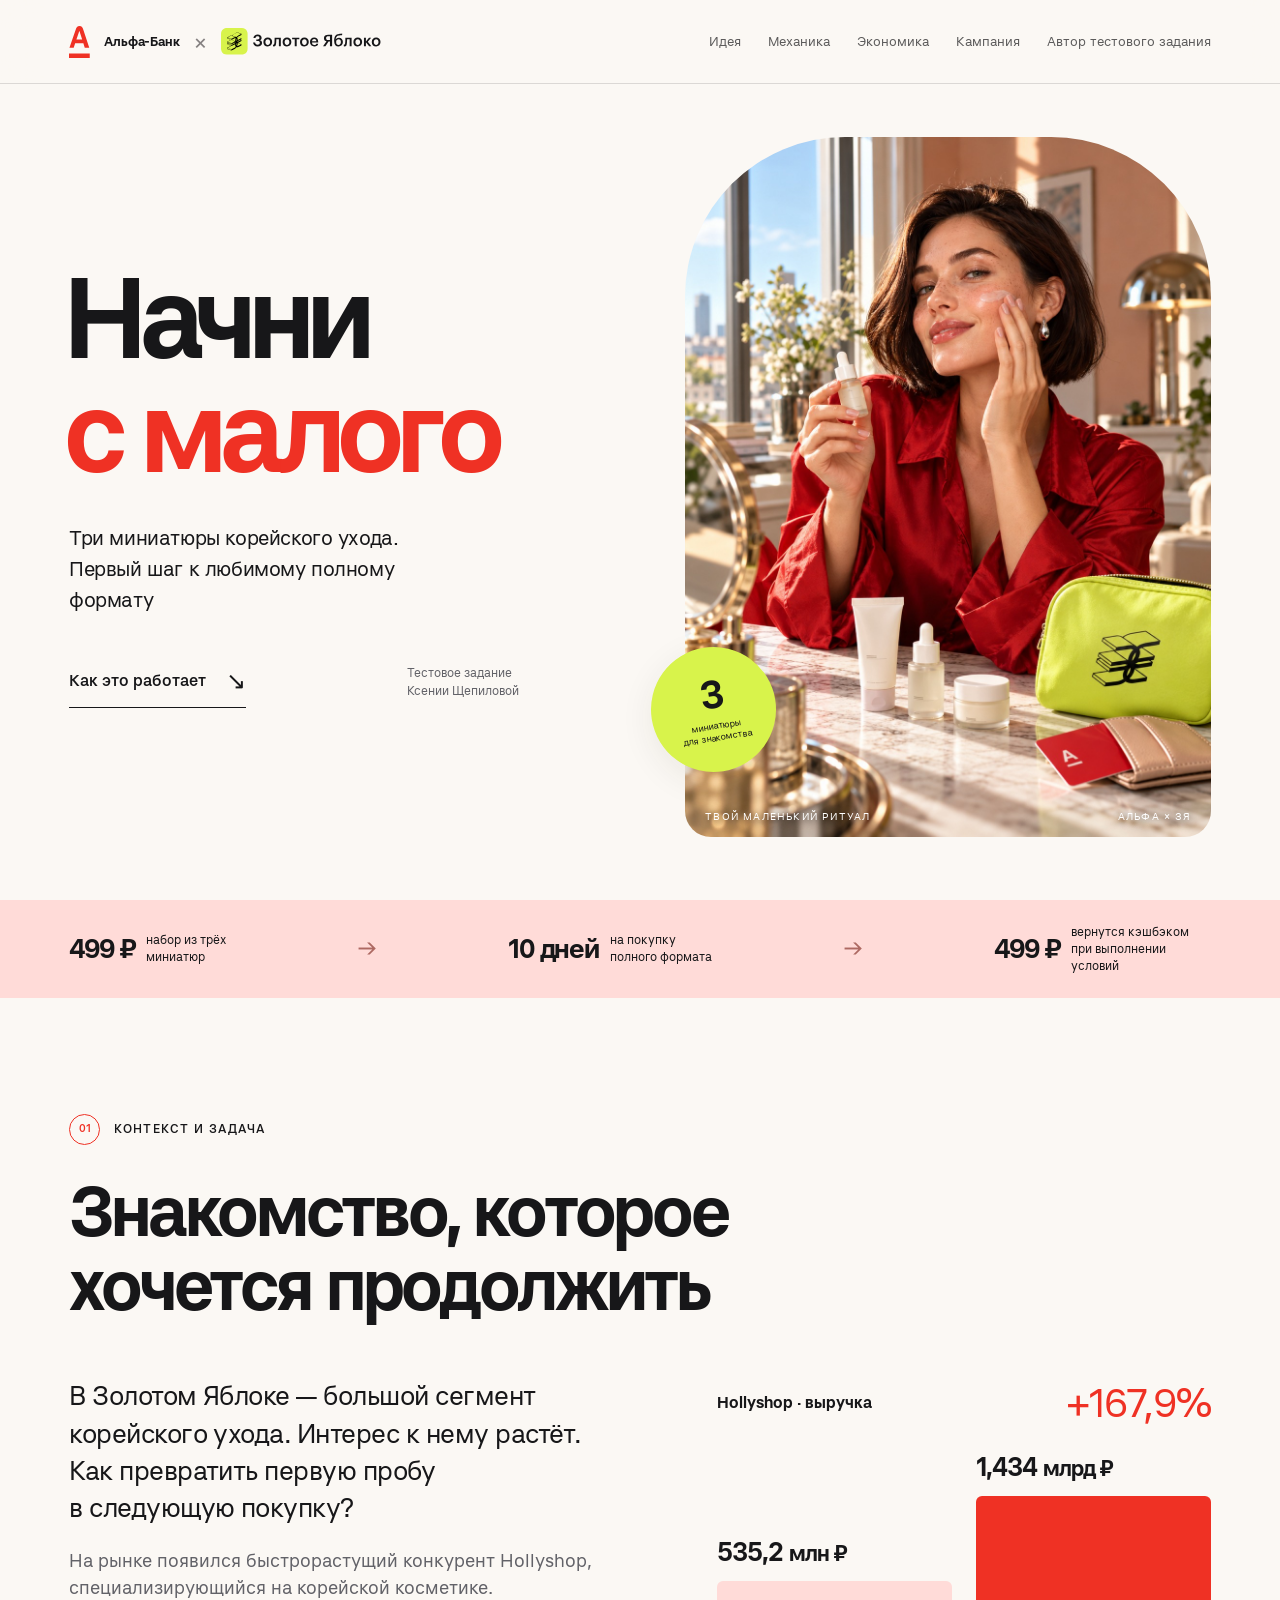
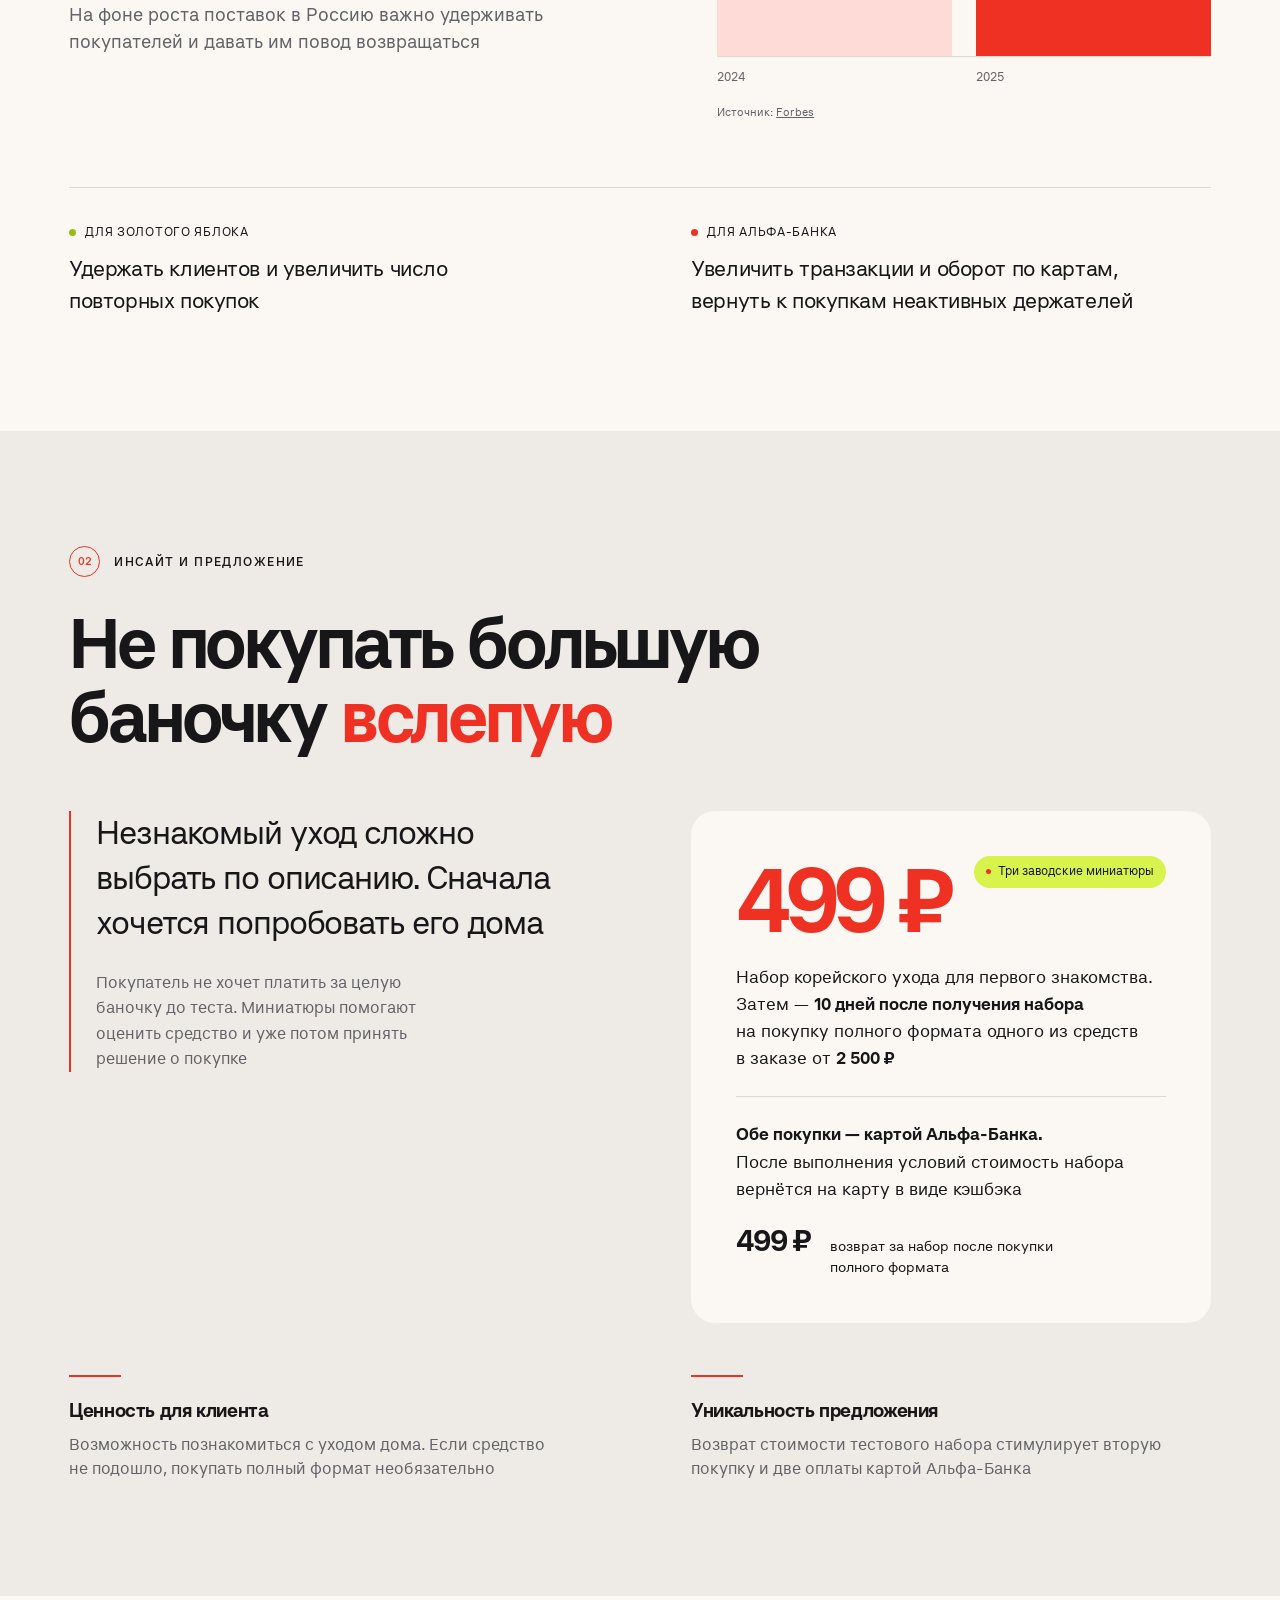
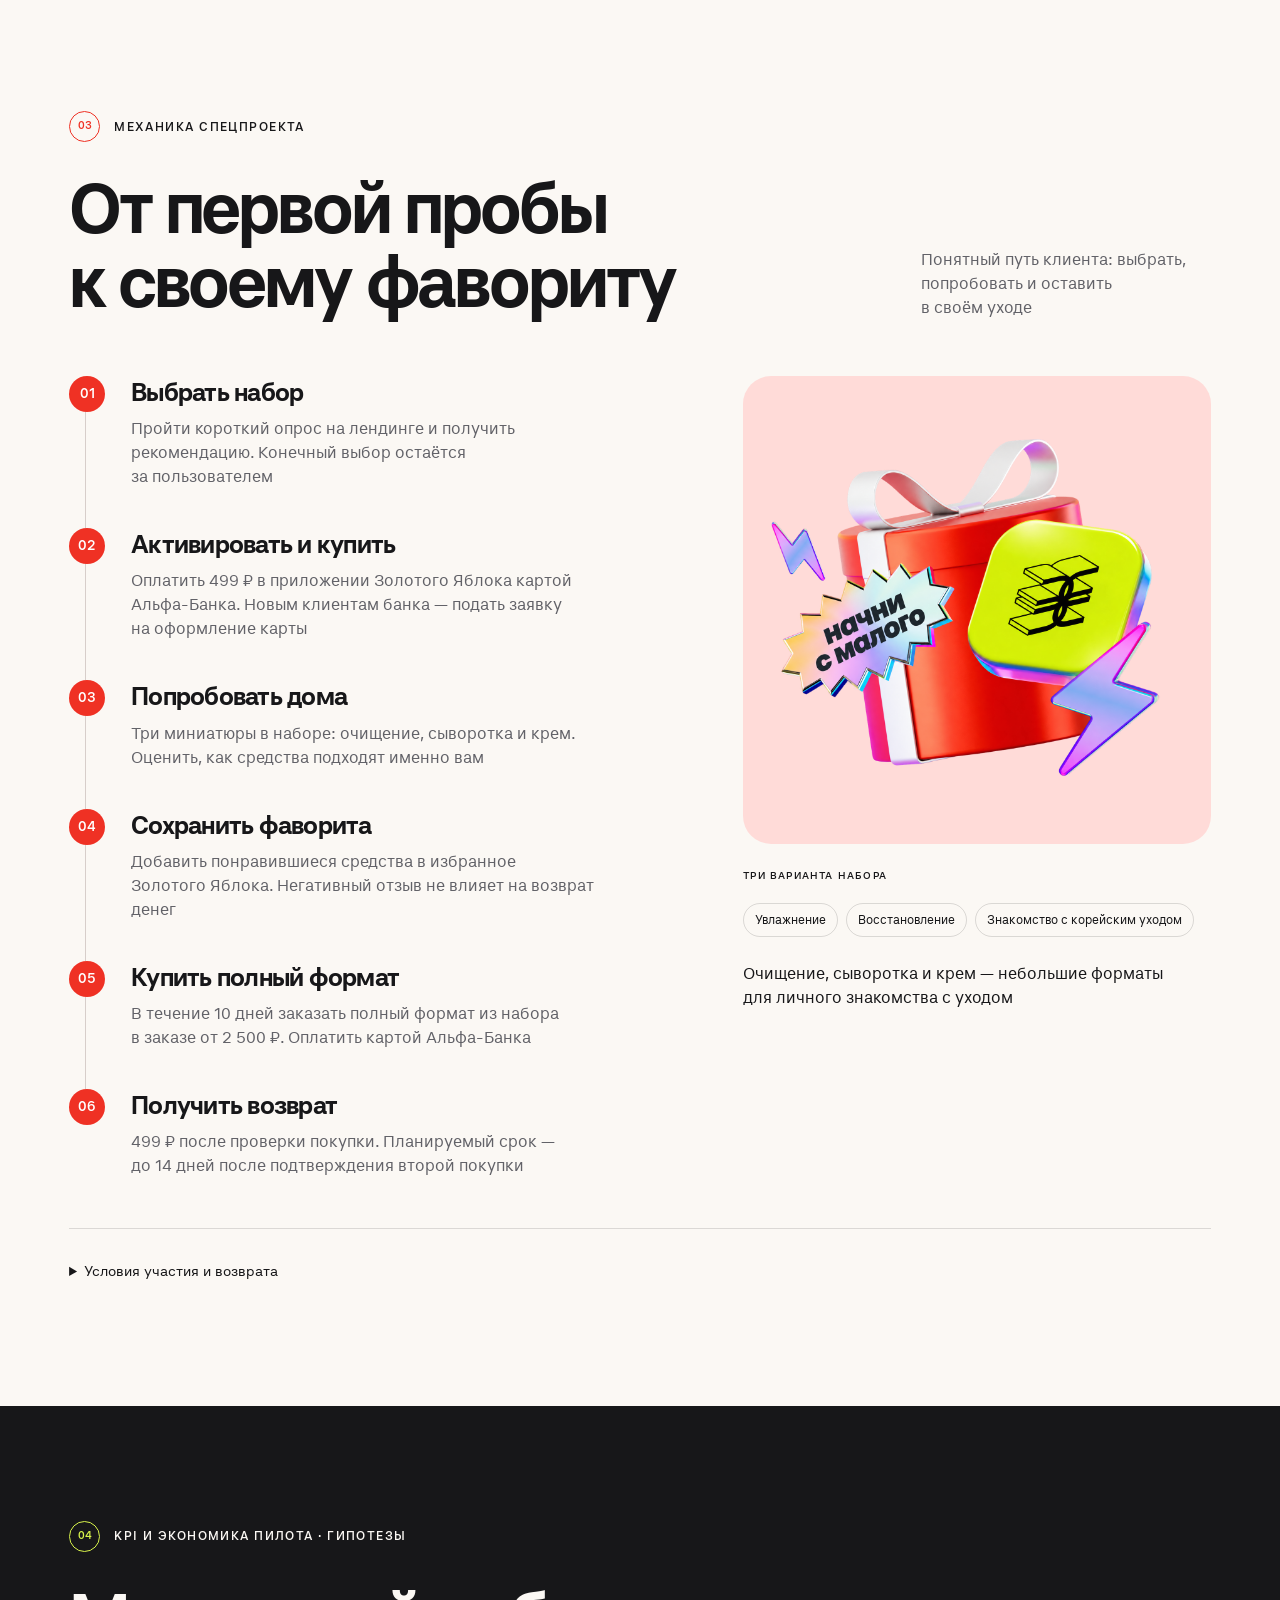
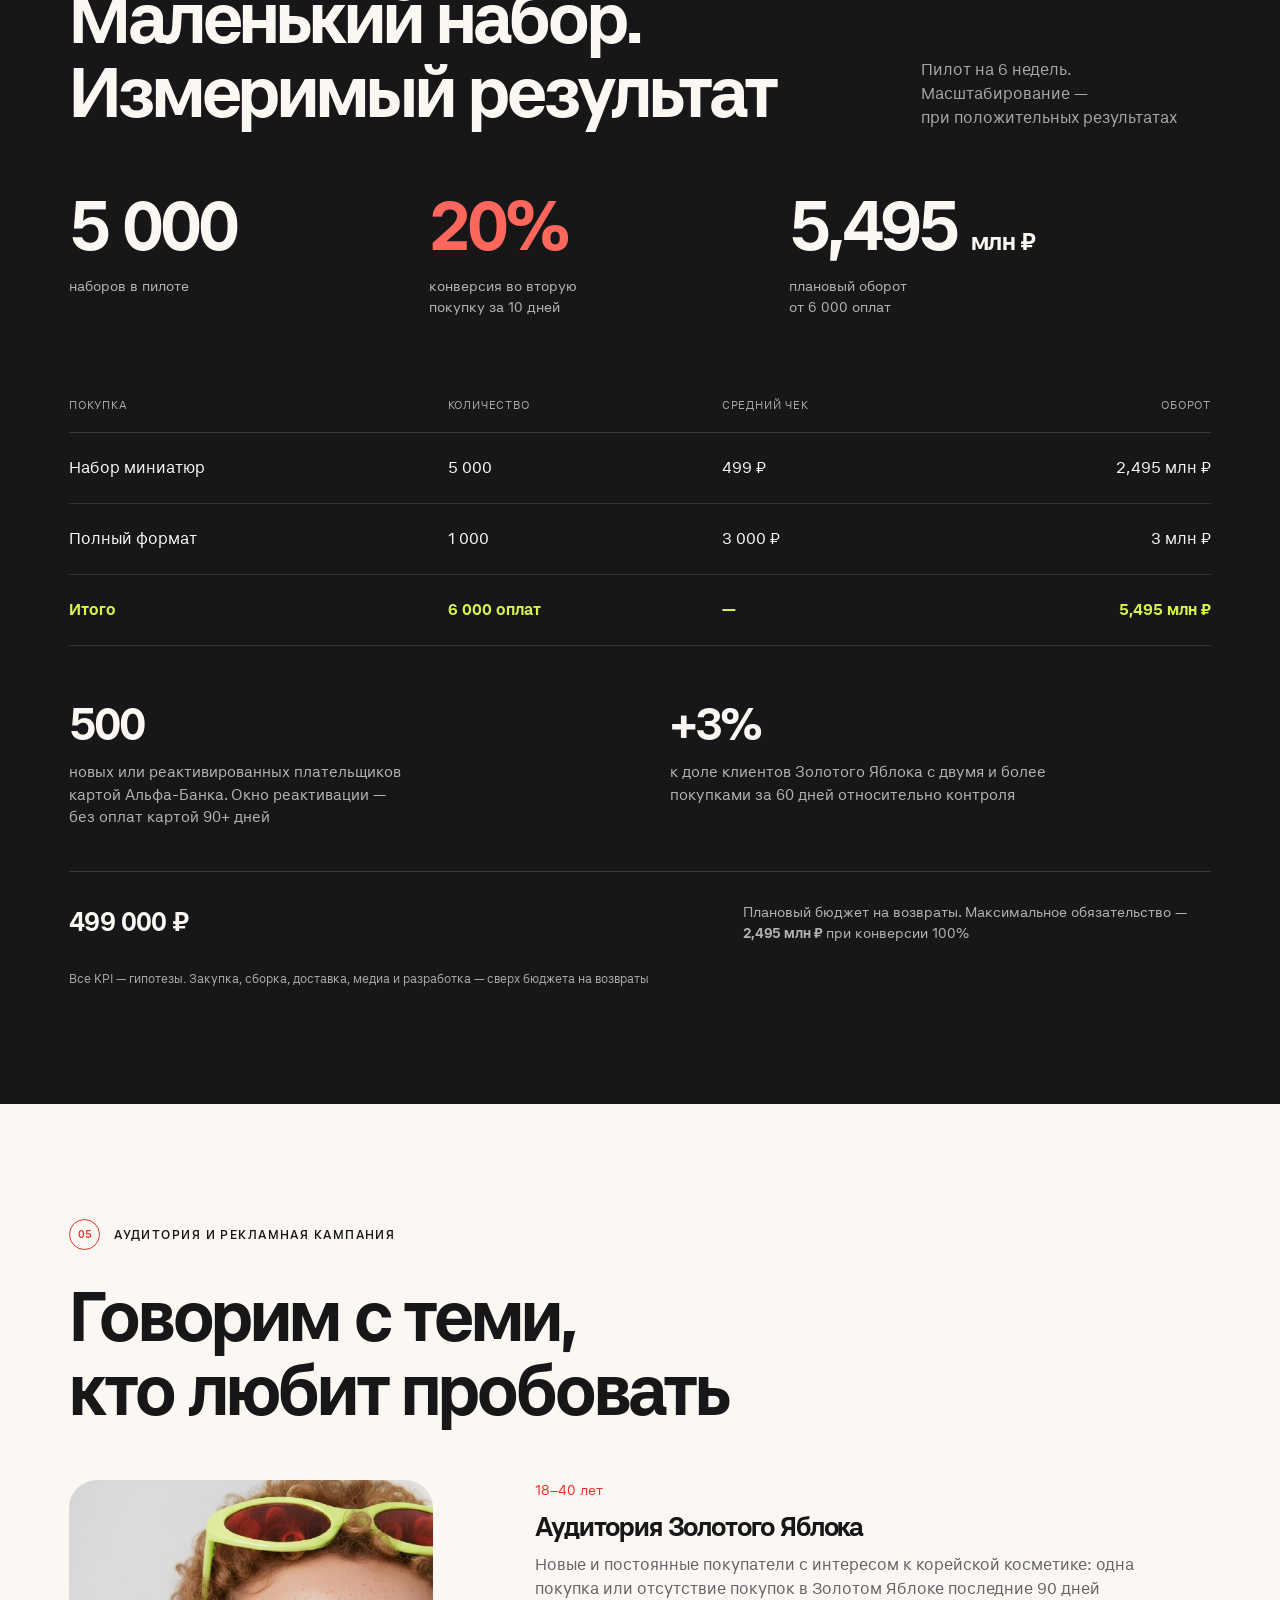
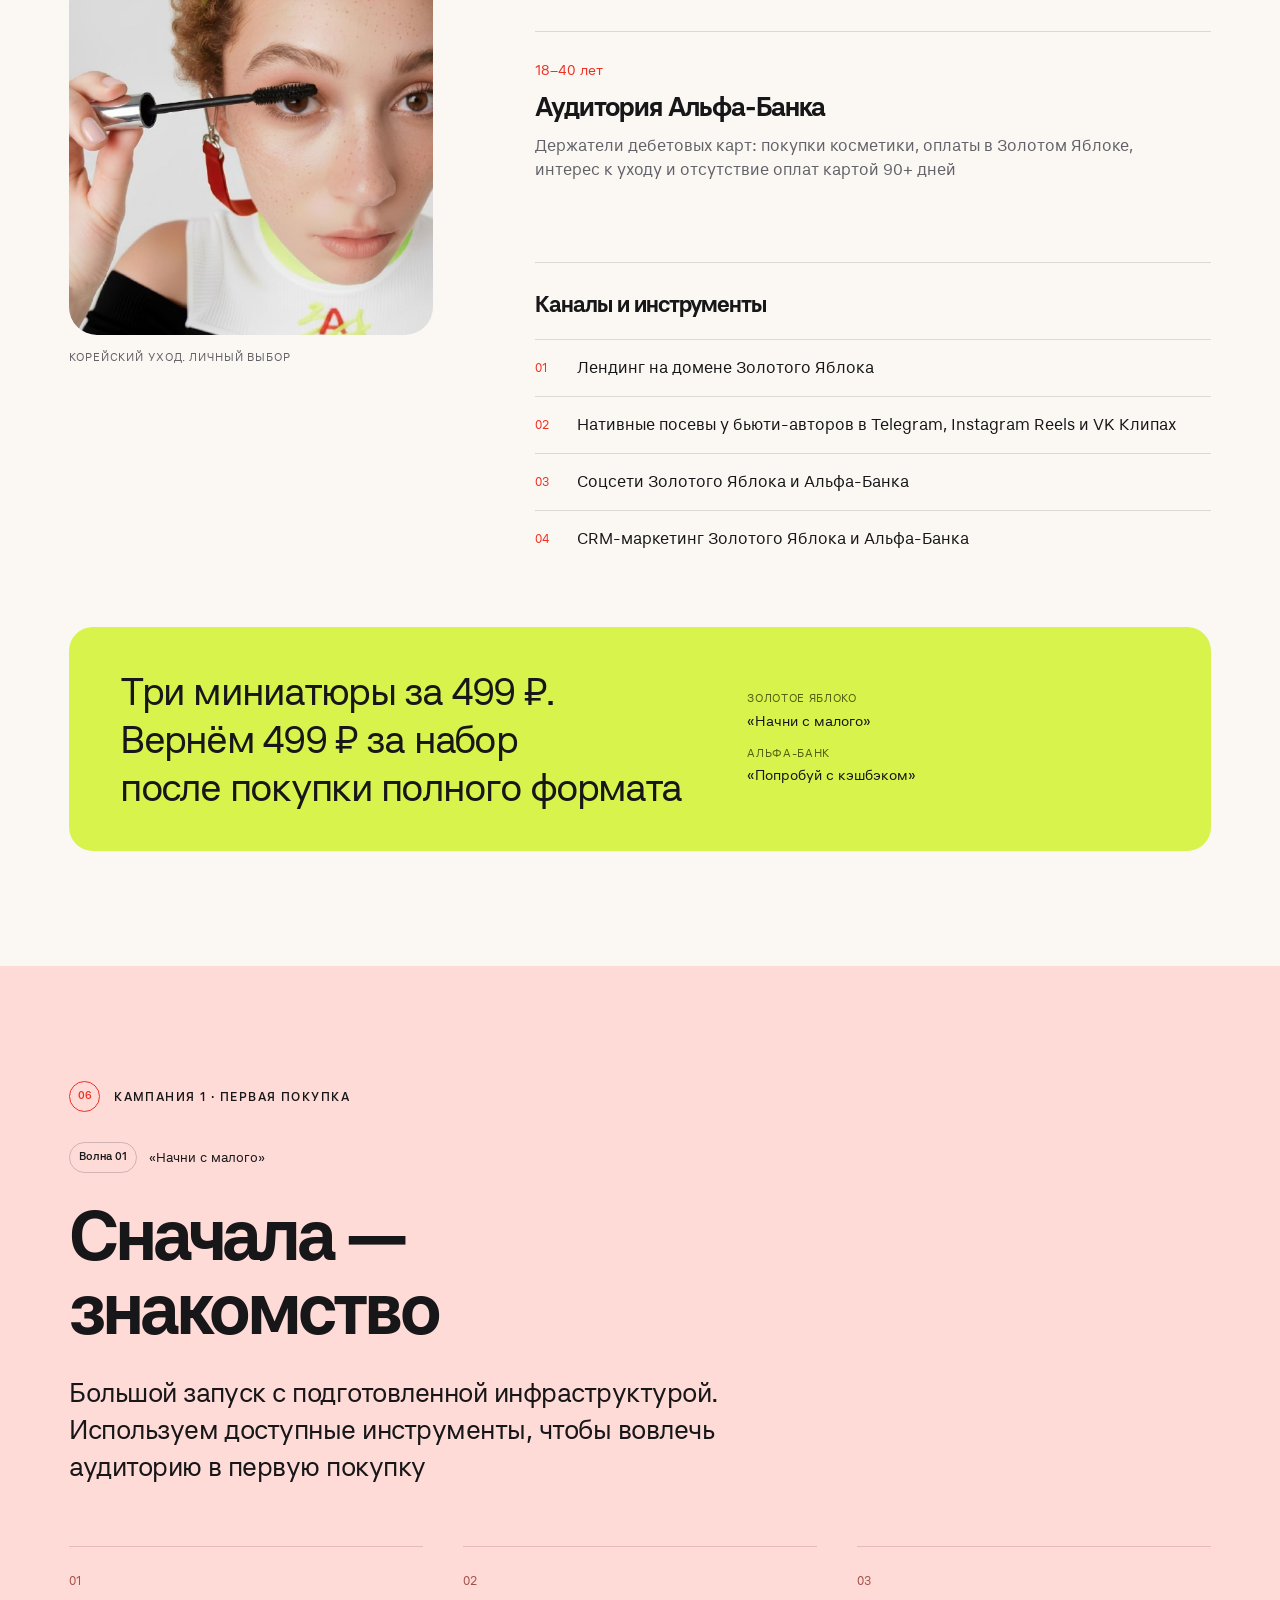
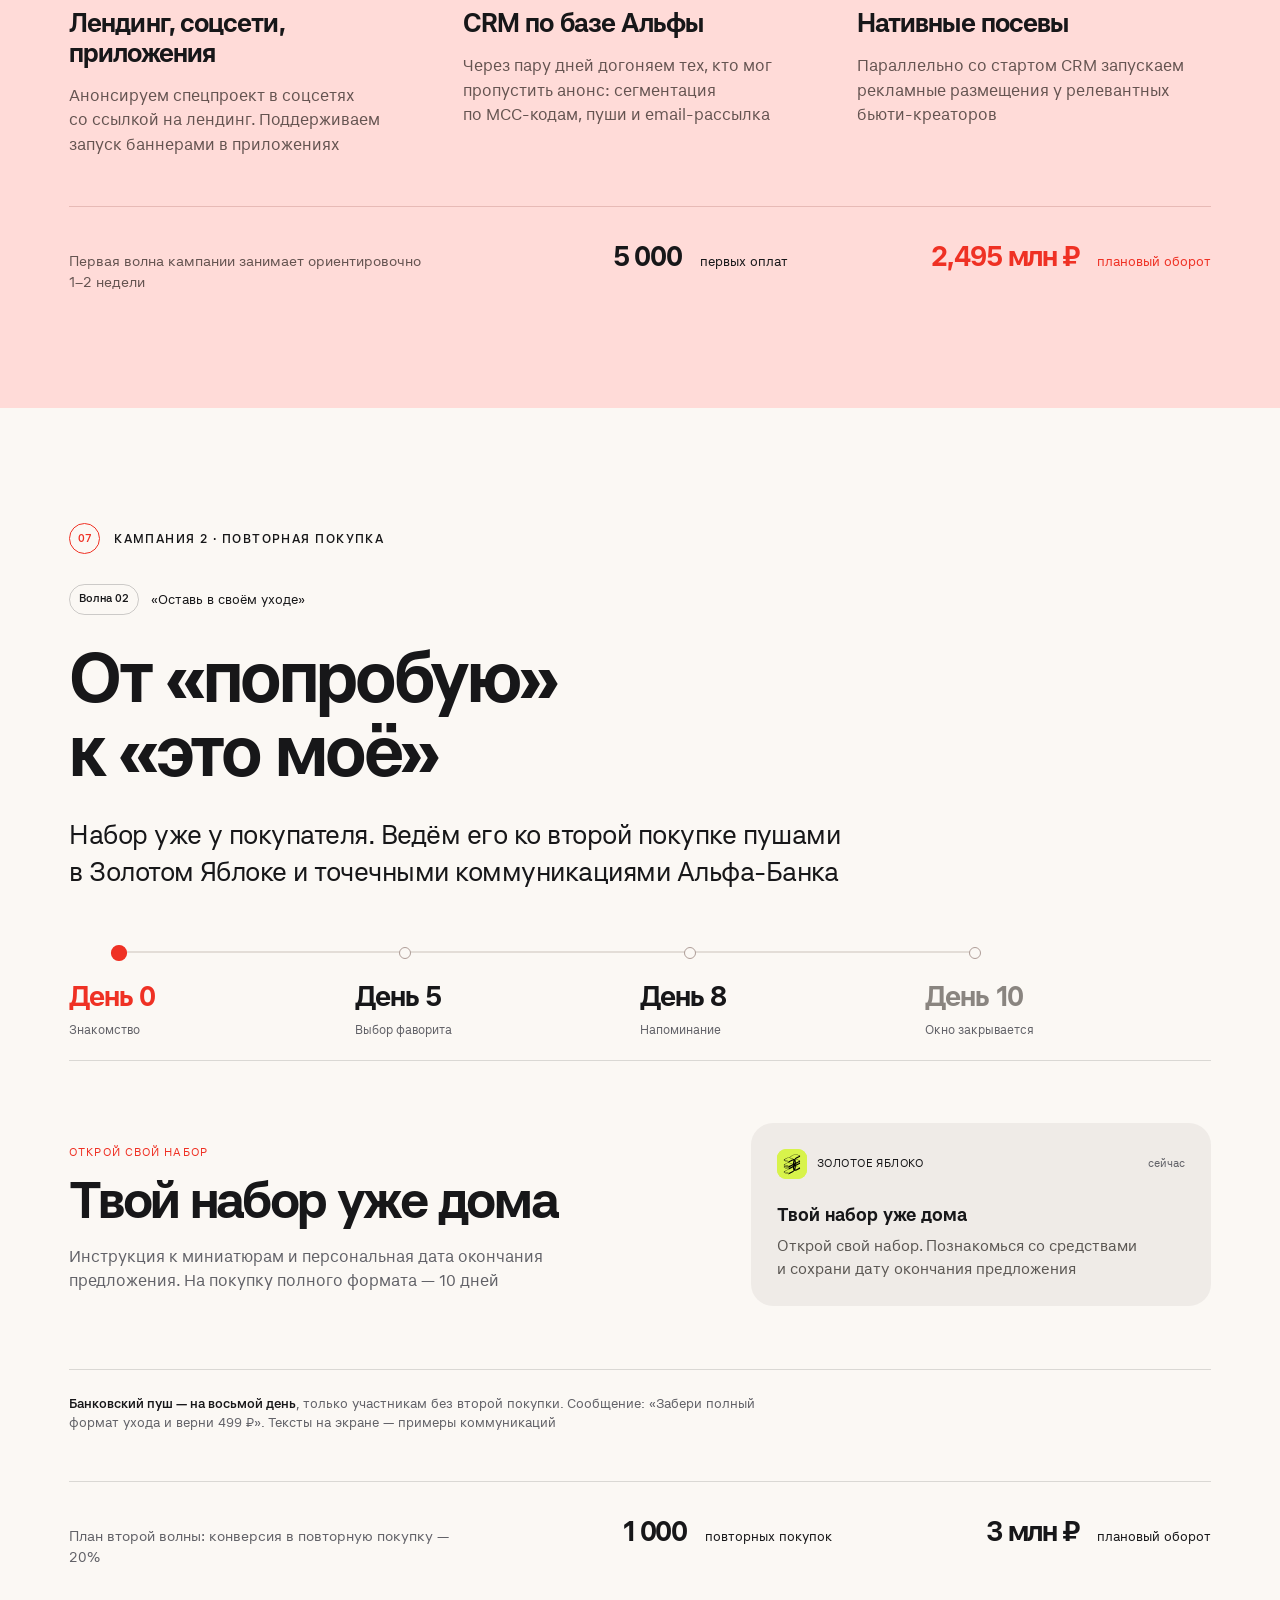
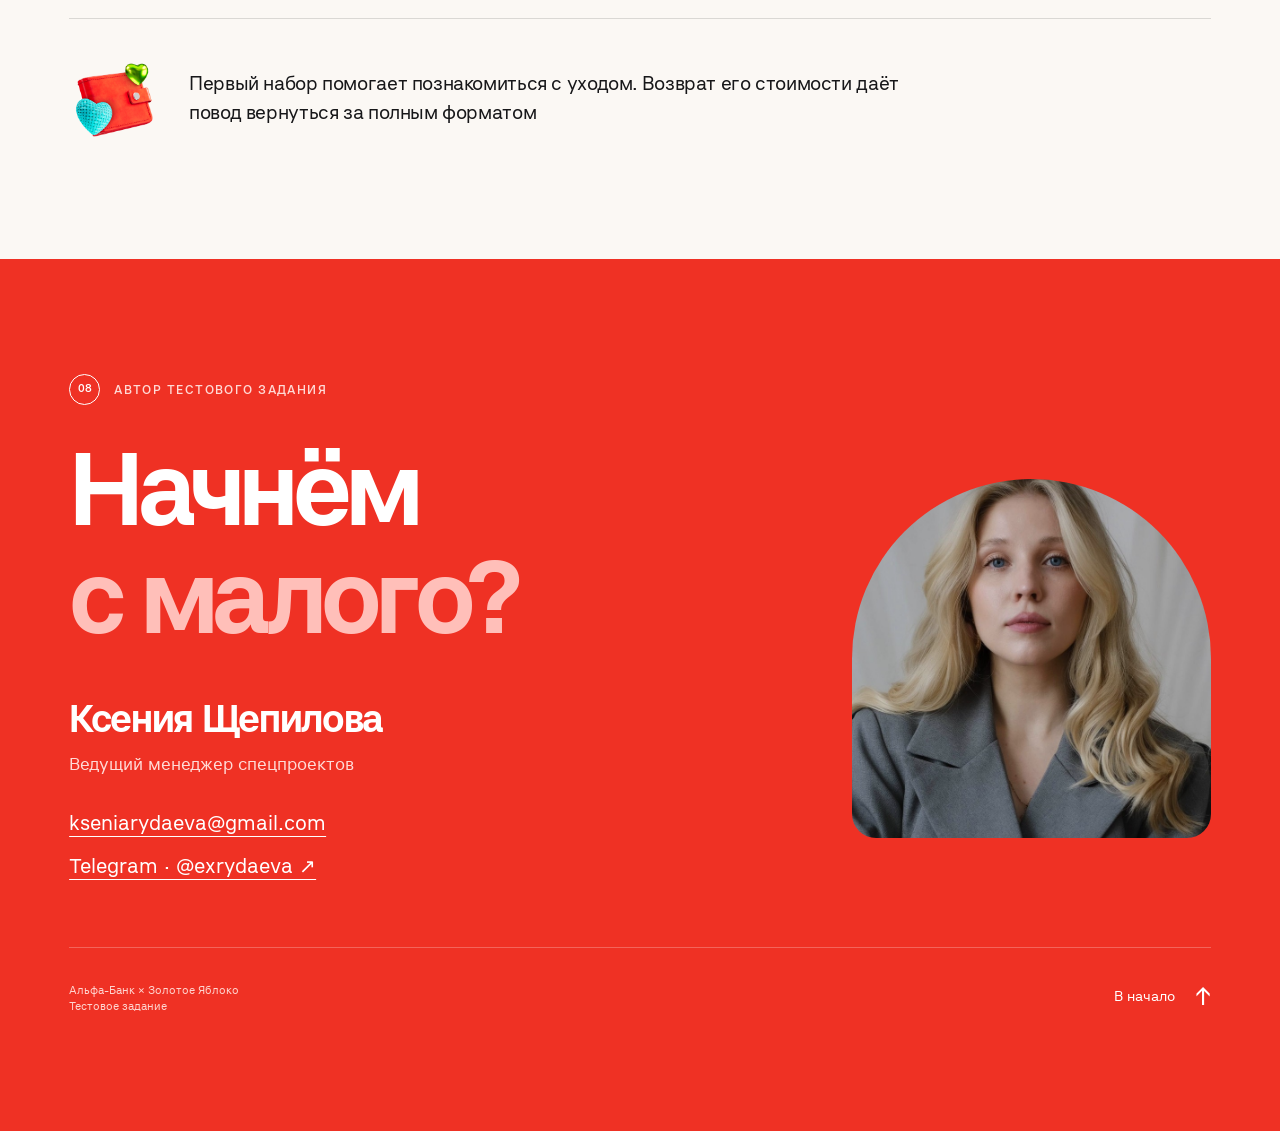
==== alfa-task/index.html @ a35fbba7 "Created alfa-task page" ====
<!doctype html>
<html lang="ru">
<head>
<meta charset="utf-8"><meta name="viewport" content="width=device-width,initial-scale=1"><meta name="theme-color" content="#fbf8f4">
<title>Тестовое Ксении Щепиловой</title>
<meta name="description" content="Спецпроект: Альфа‑Банк × Золотое Яблоко">
<meta name="author" content="Ксения Щепилова">
<link rel="canonical" href="https://schepi.love/alfa-task">
<meta property="og:type" content="website">
<meta property="og:title" content="Тестовое Ксении Щепиловой">
<meta property="og:description" content="Спецпроект: Альфа‑Банк × Золотое Яблоко">
<meta property="og:locale" content="ru_RU">
<meta property="og:url" content="https://schepi.love/alfa-task">
<meta property="og:image" content="https://schepi.love/alfa-task/og-image.png">
<meta property="og:image:secure_url" content="https://schepi.love/alfa-task/og-image.png">
<meta property="og:image:type" content="image/png">
<meta property="og:image:width" content="1730">
<meta property="og:image:height" content="909">
<meta property="og:image:alt" content="Тестовое задание: Альфа‑Банк и Золотого Яблока. Ксения Щепилова">
<meta name="twitter:card" content="summary_large_image">
<meta name="twitter:title" content="Тестовое Ксении Щепиловой">
<meta name="twitter:description" content="Спецпроект: Альфа‑Банк × Золотое Яблоко">
<meta name="twitter:image" content="https://schepi.love/alfa-task/og-image.png">
<meta name="twitter:image:alt" content="Тестовое задание: Альфа‑Банк и Золотого Яблока. Ксения Щепилова">
<style>
@font-face{font-family:Alfa;src:url('[data-uri]') format('woff2');font-weight:400;font-display:swap}@font-face{font-family:Alfa;src:url('[data-uri]') format('woff2');font-weight:500;font-display:swap}@font-face{font-family:Alfa;src:url('[data-uri]') format('woff2');font-weight:700;font-display:swap}
:root{--red:#ef3124;--ink:#171719;--muted:#626268;--paper:#fbf8f4;--pink:#ffdbd8;--green:#d8f34b;--line:rgba(23,23,25,.14);--gutter:clamp(22px,5.4vw,104px);--ease:cubic-bezier(.22,1,.36,1)}
*{box-sizing:border-box}html{scroll-behavior:smooth;scroll-padding-top:100px}body{margin:0;font-family:Alfa,Arial,sans-serif;background:var(--paper);color:var(--ink);-webkit-font-smoothing:antialiased;font-size:18px;line-height:1.5}button,a{-webkit-tap-highlight-color:transparent}a{color:inherit}button{font:inherit;color:inherit}button:focus-visible,a:focus-visible,summary:focus-visible{outline:3px solid var(--red);outline-offset:6px}::selection{background:var(--green);color:var(--ink)}img{max-width:100%;height:auto;display:block}button{cursor:pointer}h1,h2,h3,p,figure{margin:0}h1,h2,h3{font-weight:700;letter-spacing:-.045em;line-height:1.05}p{max-width:65ch}h2{font-size:clamp(38px,5.5vw,80px)}h3{font-size:clamp(25px,2.5vw,35px)}.wrap{width:min(100% - var(--gutter)*2,1360px);margin-inline:auto}.section{padding-block:clamp(72px,9vw,136px);position:relative}.eyebrow{font-size:12px;line-height:1.5;font-weight:500;letter-spacing:.12em;text-transform:uppercase;display:flex;align-items:center;gap:14px;margin-bottom:30px}.eyebrow:before{content:attr(data-n);font-size:11px;letter-spacing:0;color:var(--red);border:1px solid currentColor;border-radius:50%;width:29px;height:29px;display:grid;place-items:center;flex:none}.lead{font-size:clamp(20px,2vw,27px);line-height:1.45;letter-spacing:-.02em}.muted{color:var(--muted)}.note{font-size:13px;line-height:1.6;color:var(--muted);max-width:100ch}.rule{height:1px;background:var(--line);margin-block:40px}.accent{color:var(--red)}.link{display:inline-flex;align-items:center;gap:20px;text-decoration:none;border-bottom:1px solid currentColor;padding-block:8px;font-size:16px;font-weight:500}.link span{font-size:24px;transition:transform .3s var(--ease)}.link:hover span{transform:translate(5px,0)}.pill{font-size:12px;line-height:1.3;padding:8px 12px;display:inline-flex;align-items:center;gap:7px;border:1px solid var(--line);border-radius:99px}.pill:before{content:"";width:5px;height:5px;border-radius:50%;background:var(--red)}.section-head{display:flex;justify-content:space-between;gap:50px;align-items:end;margin-bottom:56px}.section-head h2{max-width:820px}.section-head p{max-width:290px;font-size:16px;color:var(--muted)}.split{display:grid;grid-template-columns:1fr 1fr;gap:clamp(32px,7vw,108px)}.red-line{height:2px;width:52px;background:var(--red);margin-bottom:24px}.sr-only{position:absolute;width:1px;height:1px;padding:0;margin:-1px;overflow:hidden;clip:rect(0,0,0,0);white-space:nowrap;border:0}
.skip-nav:focus{position:fixed;top:12px;left:12px;width:auto;height:auto;padding:12px 20px;margin:0;clip:auto;overflow:visible;background:var(--paper);z-index:1200;white-space:normal}
/* The page is readable immediately when JavaScript is disabled. */
.loader{position:fixed;inset:0;background:var(--paper);z-index:1000;display:none;place-items:center;transition:opacity .65s ease,visibility .65s ease}.js .loader{display:grid}.loader.out{opacity:0;visibility:hidden;pointer-events:none}.loader-inner{text-align:center;width:min(460px,78vw)}.loader-mark{font-size:clamp(46px,8vw,80px);font-weight:700;line-height:.96;letter-spacing:-.06em}.loader-mark em{font-style:normal;color:var(--red)}.loader-points{display:flex;justify-content:center;gap:9px;margin:32px 0}.loader-points i{width:9px;height:9px;border-radius:50%;background:var(--red);animation:load-dot 1s ease-in-out infinite}.loader-points i:nth-child(2){animation-delay:.13s;background:#ef9490}.loader-points i:nth-child(3){animation-delay:.26s;background:#b8d32a}.loader-track{height:2px;background:#e6e1dd}.loader-track i{display:block;height:100%;background:var(--red);width:0;transition:width .35s var(--ease)}.loader-label{display:flex;justify-content:space-between;font-size:11px;margin-top:12px;color:var(--muted);text-transform:uppercase;letter-spacing:.09em}.skip-loader{border:0;background:none;font-size:12px;text-decoration:underline;margin-top:28px;padding:8px;color:var(--muted)}@keyframes load-dot{0%,100%{transform:translateY(0);opacity:.5}50%{transform:translateY(-9px);opacity:1}}
.progress{position:fixed;inset:0 auto auto 0;width:0;height:3px;background:var(--red);z-index:200;pointer-events:none}.site-header{position:sticky;top:0;z-index:100;background:rgba(251,248,244,.92);backdrop-filter:blur(18px);border-bottom:1px solid var(--line)}.header-inner{height:83px;display:flex;align-items:center;justify-content:space-between;gap:24px}.brand{display:flex;align-items:center;gap:14px;text-decoration:none;font-size:13px;line-height:1.2;font-weight:700;letter-spacing:-.01em;flex:none}.brand .alfa{width:21px;height:32px;fill:var(--red)}.brand .times{font-size:21px;font-weight:400;color:#858181}.brand .gold{max-width:85px}.nav{display:flex;gap:clamp(18px,2.1vw,32px);align-items:center}.nav a{font-size:13px;color:#5c5b5b;text-decoration:none;position:relative;padding:10px 0}.nav a:after{content:"";height:1px;background:var(--red);position:absolute;bottom:4px;left:0;right:0;transform:scaleX(0);transform-origin:left;transition:transform .35s var(--ease)}.nav a:hover,.nav a[aria-current]{color:var(--ink)}.nav a[aria-current]:after{transform:scaleX(1)}.menu-toggle{display:none;border:1px solid var(--line);border-radius:30px;background:transparent;padding:9px 14px;font-size:12px;align-items:center;gap:8px}.menu-toggle i{display:block;width:13px;height:8px;border-block:1px solid currentColor;transition:transform .3s}.menu-toggle[aria-expanded=true] i{transform:rotate(90deg)}
.hero{overflow:hidden}.hero-grid{display:grid;grid-template-columns:1.05fr 1fr;min-height:min(820px,calc(100svh - 84px));align-items:center;gap:clamp(30px,5vw,80px);padding-block:48px 58px}.hero-kicker{display:flex;gap:14px;align-items:center;flex-wrap:wrap;font-size:12px;color:var(--muted);margin-bottom:32px}.hero h1{font-size:clamp(72px,8.8vw,134px);letter-spacing:-.065em;line-height:.94;margin-left:-.045em}.hero h1 .word{display:block;overflow:hidden;padding-bottom:.08em}.hero h1 .word>span{display:block}.hero h1 .word:last-child{color:var(--red)}.hero-sub{margin:28px 0 30px;max-width:390px;font-size:clamp(18px,1.6vw,23px);line-height:1.5;letter-spacing:-.02em}.hero-footer{display:flex;align-items:center;justify-content:space-between;gap:24px;max-width:450px;margin-top:40px}.hero-author{font-size:12px;color:var(--muted);line-height:1.5}.hero-visual{position:relative;align-self:stretch;display:flex;align-items:center}.hero-photo{width:100%;aspect-ratio:3/4;object-fit:cover;border-radius:160px 160px 26px 26px;max-height:710px;min-height:0}.photo-caption{position:absolute;bottom:18px;left:20px;right:20px;display:flex;justify-content:space-between;color:white;font-size:10px;letter-spacing:.12em;text-transform:uppercase;text-shadow:0 1px 8px #000}.hero-seal{position:absolute;left:-34px;bottom:70px;background:var(--green);color:var(--ink);width:125px;height:125px;border-radius:50%;display:flex;flex-direction:column;justify-content:center;align-items:center;transform:rotate(-9deg);box-shadow:0 9px 35px #34321515}.hero-seal strong{font-size:39px;line-height:1;letter-spacing:-.05em}.hero-seal span{font-size:11px;text-align:center;line-height:1.25;margin-top:6px}.intro-strip{background:var(--pink);padding:24px 0}.strip-inner{display:flex;justify-content:space-between;gap:24px;align-items:center;font-size:14px}.strip-item{display:flex;align-items:center;gap:11px}.strip-item strong{font-size:27px;letter-spacing:-.04em;white-space:nowrap}.strip-item small{font-size:12px;line-height:1.4;max-width:140px}.strip-arrow{font-size:23px;color:#ad6962}
.context .section-head{max-width:1080px}.context-grid{display:grid;grid-template-columns:1.05fr .95fr;gap:8vw}.context-copy .lead{max-width:520px}.context-copy p+p{margin-top:20px}.market{padding-top:5px}.market-head{display:flex;justify-content:space-between;gap:12px;align-items:center;margin-bottom:24px;font-size:12px}.market-head strong{font-weight:700;font-size:16px}.market-growth{color:var(--red);font-size:40px;letter-spacing:-.05em;line-height:1}.market-bars{display:grid;grid-template-columns:1fr 1fr;align-items:end;height:210px;gap:24px;border-bottom:1px solid var(--line)}.market-col{display:flex;flex-direction:column;justify-content:end;height:100%}.market-col strong{font-size:26px;letter-spacing:-.04em;margin-bottom:10px}.market-bar{height:var(--h);min-height:1px;background:var(--pink);border-radius:6px 6px 0 0;transform-origin:bottom;transition:transform 1.2s var(--ease)}.market-col:last-child .market-bar{background:var(--red)}.market-col>small{display:block;position:absolute;bottom:-30px;font-size:12px;color:var(--muted)}.market-col{position:relative}.market .note{margin-top:47px;font-size:11px}.goals{display:grid;grid-template-columns:1fr 1fr;gap:8vw;margin-top:65px;padding-top:35px;border-top:1px solid var(--line)}.goal-label{font-size:12px;letter-spacing:.06em;text-transform:uppercase;margin-bottom:12px;display:flex;align-items:center;gap:9px}.goal-label i{height:7px;width:7px;border-radius:50%;background:var(--red)}.goals>div:first-child .goal-label i{background:#9dbb18}.goals p{font-size:21px;line-height:1.5;max-width:510px;letter-spacing:-.02em}
.idea{background:#eeeae6;overflow:hidden}.idea-title{max-width:1000px;margin-bottom:56px}.idea-title h2{max-width:900px}.idea-title h2 em{font-style:normal;color:var(--red)}.idea-columns{display:grid;grid-template-columns:1fr 1fr;gap:8vw;align-items:start}.insight{padding-left:25px;border-left:2px solid var(--red)}.insight p{font-size:clamp(22px,2.5vw,33px);line-height:1.4;letter-spacing:-.035em}.insight .note{font-size:16px;line-height:1.6;margin-top:24px;max-width:36ch;letter-spacing:normal}.offer{background:var(--paper);border-radius:24px;padding:clamp(25px,3.5vw,52px)}.offer-top{display:flex;flex-wrap:wrap;justify-content:space-between;gap:16px;align-items:start;margin-bottom:18px}.offer-price{white-space:nowrap;font-size:clamp(64px,7vw,100px);font-weight:700;letter-spacing:-.07em;line-height:1;color:var(--red)}.offer-top .pill{background:var(--green);border:0;white-space:nowrap}.offer p{font-size:17px;line-height:1.6}.offer .rule{margin:24px 0}.offer strong{font-weight:700}.offer-detail{display:flex;gap:20px;align-items:baseline;margin-top:22px}.offer-detail b{white-space:nowrap;font-size:30px;line-height:1;letter-spacing:-.04em}.offer-detail span{font-size:14px;line-height:1.5;max-width:28ch}.idea-bottom{display:grid;grid-template-columns:1fr 1fr;gap:8vw;margin-top:52px}.idea-bottom h3{font-size:19px;letter-spacing:-.02em;margin-bottom:12px}.idea-bottom p{font-size:16px;color:var(--muted);max-width:49ch}
.mechanic-layout{display:grid;grid-template-columns:1.1fr .9fr;gap:8vw;align-items:start}.steps{list-style:none;counter-reset:step;padding:0;margin:0}.step{position:relative;display:grid;grid-template-columns:42px 1fr;gap:20px;padding:0 0 39px;counter-increment:step}.step:before{content:counter(step,decimal-leading-zero);position:relative;z-index:2;background:var(--paper);color:var(--red);font-size:14px;line-height:32px;height:34px;width:34px;border:1px solid #ef312440;border-radius:50%;text-align:center;font-weight:500;transition:background .5s,color .5s}.step:after{content:"";position:absolute;left:16px;top:34px;bottom:0;width:1px;background:#d7ceca}.step:last-child:after{display:none}.step:last-child{padding-bottom:0}.step.seen:before{background:var(--red);color:white}.step h3{font-size:25px;letter-spacing:-.03em;margin:3px 0 12px}.step p{font-size:16px;color:var(--muted);max-width:48ch}.kit-aside{position:sticky;top:126px}.kit-visual{background:var(--pink);border-radius:28px;aspect-ratio:1;display:grid;place-items:center;overflow:hidden}.kit-visual img{width:94%;transition:transform 1.2s var(--ease)}.kit-aside .eyebrow{font-size:10px;margin-top:24px;margin-bottom:14px}.kit-aside .eyebrow:before{display:none}.kit-types{display:flex;gap:8px;flex-wrap:wrap;margin:20px 0 25px}.kit-types span{font-size:12px;line-height:1.4;border:1px solid var(--line);border-radius:99px;padding:8px 11px}.kit-aside p{font-size:16px;line-height:1.5}.conditions{margin-top:50px;border-top:1px solid var(--line);padding-top:24px}.conditions summary{font-size:14px;cursor:pointer;display:list-item;padding:8px 0}.conditions p{font-size:13px;color:var(--muted);margin:10px 0;max-width:90ch}
.economics{background:var(--ink);color:var(--paper);overflow:hidden}.economics .eyebrow:before{color:var(--green)}.economics .section-head h2{max-width:750px}.economics .section-head p{color:#aaa7a3}.stats-main{display:grid;grid-template-columns:1fr 1fr 1.3fr;gap:35px;padding:5px 0 50px}.stat strong{font-size:clamp(52px,5.4vw,78px);font-weight:700;line-height:1;letter-spacing:-.055em;display:block}.stat strong span{font-size:.35em;letter-spacing:-.02em;white-space:nowrap}.stat .stat-red{color:#ff675c}.stat p{font-size:14px;color:#b5b2ae;max-width:180px;line-height:1.5;margin-top:16px}.stat:last-child p{max-width:260px}.econ-table{width:100%;border-collapse:collapse;text-align:left;font-size:16px;margin:12px 0 40px}.econ-table th{font-size:11px;font-weight:400;letter-spacing:.07em;text-transform:uppercase;color:#a9a6a3;padding:18px 20px 18px 0;border-bottom:1px solid #ffffff26}.econ-table td{padding:23px 20px 23px 0;border-bottom:1px solid #ffffff20;vertical-align:middle}.econ-table td:last-child,.econ-table th:last-child{text-align:right;padding-right:0}.econ-table tfoot td{font-weight:700;color:var(--green)}.economics-secondary{display:grid;grid-template-columns:1fr 1fr;gap:60px;padding:16px 0 42px}.economics-secondary strong{font-size:45px;line-height:1;letter-spacing:-.05em}.economics-secondary p{font-size:15px;color:#b5b2ae;margin-top:14px;max-width:380px}.budget{display:flex;justify-content:space-between;gap:40px;border-top:1px solid #ffffff26;padding-top:30px;margin-bottom:26px}.budget strong{font-size:26px;letter-spacing:-.03em;white-space:nowrap}.budget p{font-size:14px;color:#b5b2ae;max-width:52ch}.economics .note{color:#a9a6a3;font-size:12px}
.campaign-heading{max-width:950px;margin-bottom:52px}.campaign-grid{display:grid;grid-template-columns:.7fr 1.3fr;gap:8vw;align-items:start}.audience-photo{aspect-ratio:4/5;width:100%;object-fit:cover;object-position:50% 40%;border-radius:28px}.audience-caption{font-size:11px;letter-spacing:.08em;text-transform:uppercase;margin-top:15px;color:var(--muted)}.audience-row{padding:28px 0 30px;border-top:1px solid var(--line)}.audience-row:first-child{padding-top:0;border-top:none}.audience-row h3{font-size:26px;margin-bottom:13px}.audience-row .age{font-size:14px;color:var(--red);display:block;margin-bottom:12px}.audience-row p{font-size:16px;color:var(--muted)}.channels{margin-top:50px;border-top:1px solid var(--line);padding-top:30px}.channels h3{font-size:22px;margin-bottom:23px}.channel{display:grid;grid-template-columns:28px 1fr;gap:14px;padding:16px 0;border-top:1px solid var(--line);font-size:16px}.channel>span{color:var(--red);font-size:12px;padding-top:3px}.campaign-message{background:var(--green);padding:40px clamp(24px,4vw,60px);border-radius:24px;margin-top:60px;display:grid;grid-template-columns:1.4fr 1fr;gap:50px;align-items:center}.campaign-message>p{font-size:clamp(26px,3vw,40px);line-height:1.25;letter-spacing:-.045em}.message-voices{font-size:14px}.message-voices div+div{margin-top:14px}.message-voices span{display:block;font-size:11px;text-transform:uppercase;letter-spacing:.06em;color:#526011;margin-bottom:3px}
.launch{background:var(--pink)}.wave-kicker{font-size:13px;display:flex;align-items:center;gap:12px;margin-bottom:26px}.wave-kicker b{font-size:11px;border:1px solid #17171933;padding:6px 9px;border-radius:99px;font-weight:500}.launch .lead{max-width:780px;margin-top:28px}.launch h2{max-width:850px}.launch-stages{display:grid;grid-template-columns:repeat(3,1fr);gap:40px;margin-top:60px}.launch-stage{border-top:1px solid #a05a5140;padding-top:25px}.launch-stage>span{font-size:12px;color:#a45047;display:block;margin-bottom:18px}.launch-stage h3{font-size:26px;line-height:1.15;letter-spacing:-.035em;max-width:290px;margin-bottom:16px}.launch-stage p{font-size:16px;color:#655451;line-height:1.55}.wave-result{display:flex;align-items:baseline;justify-content:space-between;gap:30px;border-top:1px solid #a05a5140;padding-top:28px;margin-top:48px}.wave-result p{font-size:14px;max-width:400px;color:#655451}.wave-result strong{font-size:28px;font-weight:700;letter-spacing:-.04em}.wave-result strong small{font-size:13px;font-weight:400;letter-spacing:0;margin-left:12px;white-space:nowrap}.wave-result strong+strong{color:var(--red)}
.repeat h2{max-width:1000px}.repeat .lead{max-width:820px;margin-top:28px}.day-timeline{margin-top:60px}.day-track{height:2px;background:#e3ddd7;position:relative;margin:0 calc(25% - 49px) -1px 49px}.day-track>i{display:block;height:100%;width:0;background:var(--red);transition:width .6s var(--ease)}.day-tabs{display:grid;grid-template-columns:repeat(4,1fr);align-items:start}.day-tab,.deadline{position:relative;background:none;border:0;text-align:left;padding:25px 0 20px;font-size:14px;line-height:1.4}.day-tab:before,.deadline:before{content:"";position:absolute;top:-5px;left:44px;width:10px;height:10px;border:1px solid #ad9c96;background:var(--paper);border-radius:50%;transition:background .3s,transform .3s}.day-tab[aria-selected=true]:before{background:var(--red);border-color:var(--red);transform:scale(1.35)}.day-tab strong,.deadline strong{display:block;font-size:28px;font-weight:700;letter-spacing:-.035em;margin-bottom:4px}.day-tab[aria-selected=true] strong{color:var(--red)}.day-tab small,.deadline small{font-size:12px;color:var(--muted)}.deadline{color:#8a8580}.day-panel{padding:40px 0;display:grid;grid-template-columns:1fr 1fr;gap:7vw;align-items:center;min-height:310px;border-block:1px solid var(--line)}.day-panel[hidden]{display:none}.day-panel h3{font-size:clamp(30px,4vw,52px);max-width:550px;margin:10px 0 18px}.day-panel p{font-size:16px;max-width:54ch;color:var(--muted)}.day-eyebrow{font-size:11px;color:var(--red);letter-spacing:.1em;text-transform:uppercase}.notification{background:#efebe7;border-radius:22px;padding:26px;max-width:460px;justify-self:end;width:100%;transform-origin:bottom right}.notification-head{display:flex;align-items:center;gap:10px;font-size:11px;letter-spacing:.04em;text-transform:uppercase;margin-bottom:22px}.app-icon{width:30px;height:30px;border-radius:9px;display:grid;place-items:center;background:var(--green);font-size:15px;font-weight:700}.notification-head .now{margin-left:auto;text-transform:none;letter-spacing:0;color:var(--muted)}.notification>strong{font-size:18px;display:block;margin-bottom:7px}.notification>p{font-size:15px;color:#5b5753}.bank-rule{padding:24px 0 0;font-size:13px;color:var(--muted);max-width:90ch}.bank-rule strong{color:var(--ink);font-weight:500}.repeat .wave-result{border-color:var(--line)}.repeat .wave-result p{color:var(--muted)}.repeat .wave-result strong+strong{color:var(--ink)}.mini-conclusion{margin-top:50px;padding:35px 0 0;border-top:1px solid var(--line);display:flex;align-items:center;gap:30px}.mini-conclusion img{width:90px;height:90px;object-fit:contain;flex:none}.mini-conclusion p{font-size:19px;max-width:730px;line-height:1.5;letter-spacing:-.02em}
.contact{background:var(--red);color:white;overflow:hidden}.contact .eyebrow{color:#ffd9d5}.contact .eyebrow:before{color:white}.contact-grid{display:grid;grid-template-columns:1.3fr .7fr;gap:9vw;align-items:center}.contact h2{font-size:clamp(58px,8vw,120px);max-width:750px;letter-spacing:-.055em}.contact h2 span{color:#ffbfb9}.contact-name{font-size:clamp(26px,3vw,40px);font-weight:700;letter-spacing:-.035em;margin-top:45px;line-height:1.2}.contact-role{font-size:17px;color:#ffdbd7;margin-top:11px}.contact-links{margin-top:30px;display:flex;flex-direction:column;align-items:start;gap:13px}.contact-links a{font-size:clamp(16px,1.6vw,22px);text-underline-offset:6px;text-decoration-thickness:1px;overflow-wrap:anywhere}.contact-photo{width:100%;aspect-ratio:1;object-fit:cover;object-position:center 35%;border-radius:50% 50% 24px 24px;filter:saturate(.82)}.contact-bottom{display:flex;align-items:end;justify-content:space-between;gap:30px;border-top:1px solid #ffffff40;padding-top:30px;margin-top:65px;font-size:11px;color:#ffd5d0}.contact-bottom a{color:white}.back-top{font-size:14px;text-decoration:none;display:inline-flex;gap:20px;align-items:center}.back-top span{font-size:25px;transition:transform .3s}.back-top:hover span{transform:translateY(-4px)}
/* Progressive, one-time motion. Content never depends on animation to be understood. */
.js.motion .reveal:not(.seen){opacity:0;transform:translateY(26px)}.js.motion .reveal{transition:opacity .8s var(--ease),transform .9s var(--ease);transition-delay:var(--delay,0ms)}.js.motion .market:not(.seen) .market-bar{transform:scaleY(.04)}.js.motion:not(.ready) .hero h1 .word>span{transform:translateY(115%)}.js.motion.ready .hero h1 .word>span{transform:translateY(0);transition:transform 1s var(--ease)}.hero h1 .word:nth-child(2)>span{transition-delay:.1s!important}.hero h1 .word:nth-child(3)>span{transition-delay:.2s!important}.js.motion:not(.ready) .hero-photo{opacity:0;transform:scale(1.04)}.js.motion.ready .hero-photo{opacity:1;transform:scale(1);transition:opacity 1s,transform 1.4s var(--ease)}.panel-enter{animation:panel-in .55s var(--ease)}@keyframes panel-in{from{opacity:.4;transform:translateY(10px)}to{opacity:1;transform:translateY(0)}}
@media(min-width:1600px){.hero-grid{min-height:840px}.hero-visual{max-height:750px}.hero-photo{max-height:750px}}
@media(max-width:1100px){.nav{gap:17px}.nav a{font-size:12px}.hero-grid{min-height:0;padding-block:48px}.hero h1{font-size:clamp(68px,9vw,108px)}.hero-photo{border-radius:110px 110px 22px 22px}.hero-seal{width:104px;height:104px;left:-24px;bottom:48px}.hero-seal strong{font-size:33px}.hero-sub{font-size:18px}.hero-footer{flex-wrap:wrap;gap:20px;margin-top:26px}.stats-main{gap:25px}.stat strong{font-size:58px}.campaign-grid{grid-template-columns:.8fr 1.2fr;gap:5vw}.section-head{gap:35px}.section-head p{max-width:220px}.campaign-message{gap:30px}}
@media(max-width:820px){:root{--gutter:32px}.header-inner{height:73px}.menu-toggle{display:flex}.nav{display:none;position:absolute;top:73px;left:0;right:0;background:var(--paper);padding:15px var(--gutter) 25px;box-shadow:0 15px 20px #17171908;flex-wrap:wrap;border-bottom:1px solid var(--line);gap:10px 27px}.nav.open{display:flex}.nav a{font-size:15px;padding:8px 0}.brand{font-size:12px;gap:11px}.brand .alfa{width:19px;height:29px}.hero-grid{grid-template-columns:1fr .9fr;gap:32px;padding-block:42px}.hero-kicker{margin-bottom:26px;gap:10px;font-size:10px}.hero-kicker .pill{font-size:10px;padding:6px 9px}.hero h1{font-size:clamp(64px,9.3vw,86px)}.hero-sub{font-size:17px;margin-block:20px 24px}.hero-footer{margin-top:20px}.hero-visual{align-self:center}.hero-photo{border-radius:95px 95px 20px 20px;aspect-ratio:3/4;max-height:none}.hero-seal{left:-22px;bottom:20px;width:91px;height:91px}.hero-seal strong{font-size:29px}.hero-seal span{font-size:9px}.photo-caption{display:none}.hero-author{font-size:10px}.hero .link{font-size:14px;gap:12px}.strip-inner{gap:18px}.strip-item{gap:8px}.strip-item strong{font-size:24px}.strip-item small{font-size:10px}.section-head{display:block}.section-head p{max-width:500px;margin-top:24px;font-size:16px}.context-grid{gap:40px}.context-copy .lead{font-size:20px}.market-col strong{font-size:22px}.market-growth{font-size:32px}.goals{gap:35px}.goals p{font-size:19px}.idea-columns,.idea-bottom{gap:35px}.insight{padding-left:20px}.insight p{font-size:25px}.insight .note{font-size:14px}.offer{padding:24px}.offer-top{display:block}.offer-top .pill{margin-top:17px}.offer-price{white-space:nowrap;font-size:68px}.offer-detail{gap:16px}.offer-detail b{white-space:nowrap;font-size:28px}.offer-detail span{font-size:12px}.offer p{font-size:15px}.mechanic-layout{gap:38px;grid-template-columns:1.2fr .8fr}.step{gap:13px;grid-template-columns:34px 1fr}.step h3{font-size:22px}.step p{font-size:15px}.kit-aside{top:110px}.kit-aside p{font-size:14px}.kit-types span{font-size:10px}.kit-types{gap:6px}.stats-main{gap:25px;grid-template-columns:1fr 1fr}.stat:last-child{grid-column:1/-1;border-top:1px solid #ffffff26;padding-top:30px;display:flex;gap:25px;align-items:center}.stat:last-child p{margin:0;max-width:230px}.stat strong{font-size:60px}.econ-table{font-size:14px}.econ-table td{padding:20px 12px 20px 0}.economics-secondary{gap:35px}.budget{gap:25px}.budget strong{font-size:24px}.campaign-grid{grid-template-columns:.75fr 1.25fr;gap:35px}.audience-row h3{font-size:23px}.audience-row p{font-size:15px}.channels{margin-top:30px}.channel{font-size:15px}.campaign-message{grid-template-columns:1fr;padding:30px;gap:25px}.message-voices{display:flex;gap:30px;flex-wrap:wrap}.launch-stages{gap:25px}.launch-stage h3{font-size:23px}.launch-stage p{font-size:14px}.wave-result{flex-wrap:wrap;gap:20px}.wave-result p{max-width:100%;width:100%}.wave-result strong{font-size:27px}.day-panel{gap:30px}.notification{padding:22px}.day-tab strong,.deadline strong{font-size:25px}.day-tab small,.deadline small{font-size:10px}.contact-grid{gap:40px;grid-template-columns:1.2fr .8fr}.contact h2{font-size:70px}.contact-name{font-size:27px}.contact-role{font-size:15px}}
@media(max-width:600px){:root{--gutter:22px}html{scroll-padding-top:90px}body{font-size:16px}.section{padding-block:68px}.eyebrow{font-size:10px;margin-bottom:24px;gap:10px}.eyebrow:before{height:25px;width:25px;font-size:9px}.hero-grid{grid-template-columns:1fr;gap:36px;padding-block:35px 30px}.hero-kicker{margin-bottom:27px;font-size:10px}.hero h1{font-size:clamp(73px,20vw,108px);max-width:460px;line-height:.91}.hero h1 .word:nth-child(2){display:inline-block}.hero h1 .word:nth-child(3){display:inline-block;margin-left:.16em}.hero-sub{font-size:18px;max-width:29ch;margin-block:20px 16px}.hero-footer{justify-content:space-between;align-items:center;flex-wrap:nowrap;margin-top:20px}.hero-author{font-size:10px;max-width:135px;text-align:right}.hero-visual{margin-left:14px;margin-right:0}.hero-photo{aspect-ratio:3/4;object-position:50% 50%;border-radius:100px 100px 22px 22px;width:100%}.hero-seal{width:100px;height:100px;left:-14px;bottom:22px}.hero-seal strong{font-size:33px}.hero-seal span{font-size:10px}.intro-strip{padding:24px 0}.strip-inner{align-items:stretch;gap:12px}.strip-item{display:block;flex:1}.strip-item strong{display:block;font-size:25px;margin-bottom:5px}.strip-item small{display:block;font-size:10px;max-width:105px}.strip-arrow{display:none}.section-head{margin-bottom:36px}.section-head h2{font-size:40px}.section-head p{font-size:15px;margin-top:20px}.context-grid{grid-template-columns:1fr;gap:35px}.context-copy .lead{font-size:22px}.context-copy p+p{font-size:16px;margin-top:18px}.market{padding-top:4px}.market-bars{height:170px;gap:22px}.market-growth{font-size:38px}.market-col strong{font-size:24px}.market-head{margin-bottom:18px}.goals{grid-template-columns:1fr;gap:28px;margin-top:38px;padding-top:28px}.goals p{font-size:20px}.goal-label{font-size:10px}.idea-title{margin-bottom:34px}.idea-title h2{font-size:43px}.idea-columns{grid-template-columns:1fr;gap:32px}.insight p{font-size:25px}.insight .note{font-size:15px;max-width:100%;margin-top:16px}.offer{padding:28px 25px;border-radius:20px}.offer-top{display:flex;align-items:center;margin-bottom:22px}.offer-top .pill{margin-top:0;font-size:10px}.offer-price{white-space:nowrap;font-size:78px}.offer-detail span{font-size:13px}.offer-detail{margin-top:22px}.offer p{font-size:16px}.idea-bottom{grid-template-columns:1fr;gap:28px;margin-top:34px}.idea-bottom h3{font-size:20px}.idea-bottom p{font-size:15px}.mechanic-layout{grid-template-columns:1fr;gap:38px}.step{grid-template-columns:34px 1fr;gap:15px;padding-bottom:32px}.step h3{font-size:24px;margin-top:4px}.step p{font-size:16px;line-height:1.55}.kit-aside{position:relative;top:auto}.kit-visual{aspect-ratio:4/3;border-radius:22px}.kit-visual img{width:78%;max-height:310px;object-fit:contain}.kit-aside .eyebrow{margin-top:22px}.kit-types{gap:8px;margin-top:16px}.kit-types span{font-size:11px;padding:8px 10px}.kit-aside p{font-size:16px}.conditions{margin-top:30px;padding-top:18px}.conditions summary{font-size:13px}.stats-main{gap:30px 20px;padding-bottom:22px}.stat strong{font-size:52px}.stat p{font-size:12px;margin-top:12px}.stat:last-child{display:block;padding-top:26px}.stat:last-child strong{font-size:65px}.stat:last-child p{max-width:none;margin-top:12px}.econ-table{display:block;margin:20px 0 30px;font-size:15px}.econ-table thead{position:absolute;width:1px;height:1px;overflow:hidden;clip:rect(0,0,0,0)}.econ-table tbody,.econ-table tfoot{display:block}.econ-table tr{display:grid;grid-template-columns:1fr 1fr;border-top:1px solid #ffffff26;padding:20px 0 18px;gap:12px 15px}.econ-table td{display:block;padding:0!important;border:0!important;text-align:left!important}.econ-table td:first-child{grid-column:1/-1;font-weight:500;margin-bottom:3px;font-size:17px}.econ-table td:not(:first-child):before{content:attr(data-label);display:block;color:#aaa7a3;font-size:10px;margin-bottom:4px;letter-spacing:.04em}.econ-table tfoot tr{background:#ffffff07;border-bottom:1px solid #ffffff26;padding:20px 12px}.econ-table tfoot td{font-size:16px}.economics-secondary{grid-template-columns:1fr;gap:30px;padding:10px 0 30px}.economics-secondary strong{font-size:48px}.economics-secondary p{font-size:14px;margin-top:12px}.budget{display:block;padding-top:25px}.budget strong{font-size:25px}.budget p{margin-top:12px;font-size:13px}.economics .note{font-size:11px;line-height:1.65}.campaign-heading{margin-bottom:32px}.campaign-grid{grid-template-columns:1fr;gap:30px}.audience-photo{aspect-ratio:16/11;object-position:center 29%;border-radius:20px}.audience-caption{font-size:10px;margin-top:11px}.audience-row:first-child{padding-top:0}.audience-row h3{font-size:27px}.audience-row p{font-size:16px}.audience-row .age{font-size:13px}.channels{margin-top:25px}.channels h3{font-size:24px}.channel{font-size:16px;padding:15px 0}.campaign-message{margin-top:35px;padding:26px 23px;border-radius:20px;gap:27px}.campaign-message>p{font-size:31px}.message-voices{display:block}.message-voices div+div{margin-top:18px}.launch h2{font-size:45px}.launch .lead{font-size:19px;margin-top:22px}.launch-stages{grid-template-columns:1fr;gap:28px;margin-top:38px}.launch-stage{display:grid;grid-template-columns:28px 1fr;gap:0 14px;padding-top:20px}.launch-stage>span{grid-column:1;grid-row:1/3;margin-top:3px}.launch-stage h3{font-size:26px;margin-bottom:12px;max-width:310px}.launch-stage p{grid-column:2;font-size:16px;line-height:1.6}.wave-result{margin-top:32px;padding-top:23px;display:grid;grid-template-columns:1fr 1fr;gap:25px 18px}.wave-result p{grid-column:1/-1;font-size:13px}.wave-result strong{font-size:27px}.wave-result strong small{display:block;font-size:12px;white-space:normal;margin-left:0;margin-top:7px;line-height:1.4}.repeat h2{font-size:44px}.repeat .lead{font-size:18px;margin-top:22px}.day-timeline{margin-top:42px}.day-track{margin-inline:20px calc(25% - 20px)}.day-tab,.deadline{padding:21px 0 18px}.day-tab:before,.deadline:before{left:15px}.day-tab strong,.deadline strong{font-size:20px}.day-tab small,.deadline small{display:block;max-width:78px;font-size:9px}.day-panel{grid-template-columns:1fr;min-height:0;padding:28px 0;gap:25px}.day-panel h3{font-size:35px;margin-bottom:17px}.day-panel p{font-size:16px}.notification{max-width:none;padding:23px;border-radius:20px}.notification-head{margin-bottom:20px;font-size:10px}.notification>p{font-size:14px}.bank-rule{font-size:12px;line-height:1.65}.mini-conclusion{margin-top:30px;padding-top:25px;gap:19px;align-items:start}.mini-conclusion img{width:65px;height:65px}.mini-conclusion p{font-size:16px;line-height:1.6}.contact-grid{grid-template-columns:1fr;gap:35px}.contact h2{font-size:68px}.contact-name{font-size:30px;margin-top:32px}.contact-role{font-size:16px;max-width:230px}.contact-links{margin-top:25px;gap:16px}.contact-links a{font-size:18px}.contact-photo{width:72%;max-width:300px;aspect-ratio:1;justify-self:end;border-radius:80px 80px 20px 20px}.contact-bottom{align-items:start;margin-top:40px;padding-top:22px;gap:25px}.contact-bottom p{font-size:10px;max-width:220px}.back-top{font-size:12px;gap:12px;white-space:nowrap}.loader-label{font-size:9px}}
@media(max-width:359px){:root{--gutter:18px}.brand{gap:8px;font-size:11px}.brand .gold{max-width:72px}.brand .alfa{width:16px;height:25px}.menu-toggle{padding:8px 10px}.hero h1{font-size:71px}.hero h1 .word:last-child{margin-left:.1em}.offer-top{display:block}.offer-top .pill{margin-top:15px}.stat strong{font-size:46px}.stat:last-child strong{font-size:58px}.contact h2{font-size:59px}}
@media(prefers-reduced-motion:reduce){html{scroll-behavior:auto}*,*:before,*:after{animation:none!important;transition:none!important;scroll-behavior:auto!important}.js.motion .reveal:not(.seen){opacity:1;transform:none}.loader-points i{opacity:1}.js.motion:not(.ready) .hero h1 .word>span,.js.motion:not(.ready) .hero-photo{opacity:1;transform:none}}
@media print{.loader,.site-header,.progress,.menu-toggle,.back-top{display:none!important}.section{break-inside:avoid;padding-block:30px}.hero-grid{min-height:0}.hero h1{font-size:60px}.reveal{opacity:1!important;transform:none!important}.day-panel[hidden]{display:grid!important}.day-panel{min-height:0}.contact{color:var(--ink);background:white}.contact h2 span,.contact-role,.contact-bottom{color:var(--ink)}body{font-size:12pt;background:white}a{color:inherit}}

.brand .gold-logo{display:block;width:160px;height:auto;flex:none;fill:var(--ink)}
.gold-logo>path:nth-of-type(2){fill:var(--green)}
.hero h1 .word:last-child{display:block!important;margin-left:0!important;white-space:nowrap}
.nowrap{white-space:nowrap}.hero-seal span{font-size:9px;line-height:1.35;padding-inline:14px;max-width:100%}
.contact-grid>figure{display:flex;align-items:center;justify-content:center}.contact-photo{margin-inline:auto;justify-self:center}
.app-icon{flex:none;overflow:hidden}.app-mark{display:block}.gold-app .app-mark{width:30px;height:30px}.alfa-app{background:var(--red)}.alfa-app .app-mark{width:14px;height:21px}
@media(max-width:820px){.hero-seal span{font-size:8px;padding-inline:10px}}
@media(max-width:600px){.brand .alfa-name{display:none}.brand .gold-logo{width:138px}.hero h1 .word:last-child{display:block!important;margin-left:0!important}}
@media(max-width:359px){.brand .gold-logo{width:118px}.hero h1{font-size:68px}.repeat h2{font-size:39px}}
</style>
<script>document.documentElement.classList.add('js');if(!matchMedia('(prefers-reduced-motion: reduce)').matches)document.documentElement.classList.add('motion');setTimeout(function(){document.documentElement.classList.add('ready');var l=document.getElementById('loader');if(l){l.classList.add('out');l.setAttribute('aria-hidden','true')}},4500);</script>
<noscript><style>.day-panel[hidden]{display:grid}.day-tab{pointer-events:none}.day-panel+.day-panel{margin-top:24px}</style></noscript>
</head>
<body>
<a href="#main" class="sr-only skip-nav">К содержанию</a>
<div class="loader" id="loader" aria-label="Загрузка презентации"><div class="loader-inner"><div class="loader-mark">Начни<br><em>с малого</em></div><div class="loader-points" aria-hidden="true"><i></i><i></i><i></i></div><div class="loader-track" aria-hidden="true"><i id="loadBar"></i></div><div class="loader-label"><span>Тестовое задание загружается…</span><span id="loadPercent">0%</span></div></div></div>
<div class="progress" id="readProgress" aria-hidden="true"></div>
<header class="site-header"><div class="wrap header-inner"><a class="brand" href="#top" aria-label="Альфа‑Банк и Золотое Яблоко. В начало"><svg class="alfa" aria-hidden="true" focusable="false" xmlns="http://www.w3.org/2000/svg" viewBox="0 0 33 50"><path d="M0 49.982v-6.825h32.61v6.825H0zm11.646-28.764h9.064L16.39 7.526h-.17l-4.573 13.692h-.001zm10.587-16.22l9.615 28.887h-7.115l-2.16-6.866H9.698l-2.33 6.867H.679l10.09-28.887C11.746 2.197 12.887 0 16.559 0s4.744 2.206 5.674 4.999v-.001z" fill="#EF3124" fill-rule="evenodd"/></svg><span class="alfa-name">Альфа‑Банк</span><span class="times" aria-hidden="true">×</span><svg class="gold-logo" xmlns="http://www.w3.org/2000/svg" aria-hidden="true" focusable="false" stroke="none" viewBox="0 0 241 40"><path d="M233.758 25.528c-2.268 0-3.572-1.646-3.572-4.286v-.186c0-2.67 1.367-4.255 3.572-4.255s3.54 1.615 3.54 4.286v.186c0 2.609-1.335 4.255-3.54 4.255Zm-.032 2.33c3.789 0 6.615-2.61 6.615-6.616v-.186c0-3.944-2.826-6.584-6.583-6.584-3.789 0-6.615 2.67-6.615 6.646v.186c0 3.913 2.795 6.553 6.583 6.553Zm-10.59-.25h3.448l-5.404-6.925 5-5.963h-3.261l-4.596 5.715V14.72h-2.982v12.857h2.982v-6.274l4.813 6.305Zm-17.08-2.08c-2.267 0-3.572-1.646-3.572-4.286v-.186c0-2.67 1.367-4.255 3.572-4.255s3.54 1.615 3.54 4.286v.186c0 2.609-1.335 4.255-3.54 4.255Zm-.031 2.33c3.788 0 6.615-2.61 6.615-6.616v-.186c0-3.944-2.827-6.584-6.584-6.584-3.789 0-6.615 2.67-6.615 6.646v.186c0 3.913 2.795 6.553 6.584 6.553Zm-16.305-5.436c.156-1.646.218-3.82.28-5.497h3.789v10.653h2.95V14.72h-9.379s-.062 5.03-.279 7.204c-.187 1.988-.528 3.292-1.522 3.292-.404 0-.59-.093-.59-.093v2.485s.31.186 1.087.186c2.422 0 3.323-1.863 3.664-5.373Zm-12.671 3.106c-2.267 0-3.571-1.615-3.571-4.193v-.124c0-2.67 1.398-4.223 3.696-4.223 2.236 0 3.416 1.552 3.416 4.161v.093c0 2.702-1.304 4.286-3.541 4.286Zm0 2.33c3.758 0 6.615-2.516 6.615-6.616v-.155c0-3.696-2.391-6.429-5.962-6.429-2.423 0-3.975 1.15-4.845 2.827h-.124c.31-3.603 1.646-5.87 5.279-6.087l.652-.063c2.143-.124 3.106-.31 3.851-.652V8.385c-.776.28-1.956.373-3.82.466l-.776.031c-5.621.28-7.453 4.534-7.453 10.217V20c-.031 5.404 2.608 7.857 6.583 7.857Zm-15-7.33h2.081v7.05h3.261V10h-5.745c-3.789 0-6.553 1.49-6.553 5.186v.094c0 2.795 1.615 4.254 3.851 4.72l-5.217 7.609h3.571l4.751-7.081Zm2.081-7.981v5.683h-2.453c-2.205 0-3.354-.9-3.354-2.857v-.093c0-2.081 1.242-2.733 3.323-2.733h2.484Zm-26.987 7.267c.31-1.988 1.49-3.2 3.292-3.2 1.832 0 2.981.995 3.136 3.2h-6.428Zm3.416 8.043c3.292 0 5.497-1.49 5.9-4.192h-2.888c-.217 1.242-1.149 1.956-2.95 1.956-2.205 0-3.447-1.366-3.54-3.82h9.409v-.87c0-4.596-2.888-6.49-6.086-6.49-3.665 0-6.398 2.67-6.398 6.646v.186c.031 4.1 2.764 6.584 6.553 6.584Zm-14.907-2.329c-2.267 0-3.571-1.646-3.571-4.286v-.186c0-2.67 1.366-4.255 3.571-4.255s3.54 1.615 3.54 4.286v.186c0 2.609-1.335 4.255-3.54 4.255Zm-.031 2.33c3.789 0 6.615-2.61 6.615-6.616v-.186c0-3.944-2.826-6.584-6.584-6.584-3.789 0-6.615 2.67-6.615 6.646v.186c-.031 3.913 2.795 6.553 6.584 6.553ZM117.95 14.72h-10.838v2.205h3.944v10.653h2.981V16.957h3.944V14.72h-.031ZM99.41 25.529c-2.267 0-3.572-1.646-3.572-4.286v-.186c0-2.67 1.367-4.255 3.572-4.255s3.54 1.615 3.54 4.286v.186c0 2.609-1.335 4.255-3.54 4.255Zm-.031 2.33c3.789 0 6.615-2.61 6.615-6.616v-.186c0-3.944-2.826-6.584-6.584-6.584-3.79 0-6.615 2.67-6.615 6.646v.186c0 3.913 2.795 6.553 6.584 6.553Zm-16.305-5.436c.156-1.646.218-3.82.28-5.497h3.82v10.653h2.95V14.72h-9.379s-.062 5.03-.28 7.204c-.186 1.988-.527 3.292-1.521 3.292-.404 0-.59-.093-.59-.093v2.485s.31.186 1.087.186c2.391 0 3.292-1.863 3.633-5.373Zm-12.64 3.106c-2.266 0-3.57-1.646-3.57-4.286v-.186c0-2.67 1.366-4.255 3.57-4.255 2.206 0 3.541 1.615 3.541 4.286v.186c0 2.609-1.335 4.255-3.54 4.255Zm-.03 2.33c3.788 0 6.614-2.61 6.614-6.616v-.186c0-3.944-2.826-6.584-6.583-6.584-3.79 0-6.615 2.67-6.615 6.646v.186c0 3.913 2.795 6.553 6.583 6.553Zm-15.342 0c4.006 0 6.77-2.206 6.77-5.405 0-2.204-1.273-3.602-3.602-3.975 1.956-.528 2.919-2.05 2.919-3.913 0-2.857-2.391-4.782-5.9-4.782-3.665 0-5.995 1.894-6.43 5.466h3.075c.373-1.895 1.242-2.858 3.23-2.858 1.74 0 2.764.901 2.764 2.423 0 1.615-.776 2.608-2.795 2.608h-1.957v2.267h1.988c2.422 0 3.354.777 3.354 2.578 0 1.832-1.149 2.95-3.385 2.95-2.516 0-3.385-1.428-3.665-3.323h-3.136c.404 3.572 2.702 5.963 6.77 5.963Z"></path><path d="M8.727 0S0 0 0 8.727v22.577s0 8.727 8.727 8.727h22.577s8.727 0 8.727-8.727V8.727S40.031 0 31.304 0H8.727Z"></path><path fill="#000" fill-rule="evenodd" stroke="none" d="m23.167 13.696-6.087-2.112c.777-1.056 1.709-1.863 2.671-2.36l4.472-2.298 6.056 2.05-4.285 2.173c-1.025.497-2.02 1.398-2.827 2.547Zm7.112 1.894-4.285 2.143a4.808 4.808 0 0 0-.994.621c.062-.373.093-.714.093-1.056v-.217c0-1.118-.28-2.019-.839-2.64.218-.28.435-.528.653-.745l5.372 1.894Zm-.03 2.578-4.287 2.143c-.527.248-1.024.372-1.46.341.498-.59 1.057-1.056 1.647-1.335l3.043-1.522 1.056.373Zm-5.187 5.714v-.217c0-.249-.031-.497-.062-.746l5.155 1.864-4.224 2.142c-.59.311-1.18.404-1.677.28a7.462 7.462 0 0 0 .808-3.323ZM9.875 29.969l4.13-2.08c.405-.187.777-.467 1.15-.808l.497.186.093.031.031-.03 4.659-2.33c.341-.155.683-.373.993-.621a6.342 6.342 0 0 0-.093 1.056v.217c0 1.056.28 1.957.808 2.578-.56.714-1.212 1.273-1.864 1.615l-4.44 2.236-5.963-2.05Zm5.777 3.478-6.056-2.08v-1.088l6.056 2.112v1.056Zm-6.056-8.695v-1.087l6.056 2.143v1.055l-6.056-2.111Zm1.397-1.864 4.752 1.646.093-.03 4.628-2.33c.527-.248 1.024-.373 1.46-.342-.498.59-1.057 1.056-1.647 1.336l-4.503 2.298-5.932-2.05 1.15-.528Zm-1.397-.87v-.931l6.056 2.112v.931L9.596 22.02Zm4.41-3.322c.435-.218.87-.373 1.273-.435l5.777 2.019c-.249.093-.528.186-.777.31l-4.472 2.236-5.931-2.08 4.13-2.05Zm-4.379-3.261v-.932l6.056 2.08v.964l-6.056-2.112Zm11.801 4.596-5.962-2.08v-.094l.186.062.062.031 4.72-2.36c.622-.31 1.212-.404 1.74-.28-.56 1.18-.839 2.36-.839 3.448v.217c0 .404.031.745.093 1.056Zm2.143-2.236c0 .621-.124 1.304-.404 1.957-.217-.373-.31-.87-.31-1.429v-.186c0-.621.124-1.305.404-1.957.217.373.31.87.31 1.429v.186Zm-.714 7.112v-.186c0-.622.124-1.305.404-1.957.217.373.31.87.31 1.429v.186c0 .621-.124 1.304-.404 1.956-.217-.372-.31-.87-.31-1.428Zm-8.851-12.795c.994-.497 1.957-.59 2.702-.28l.124.063 4.814 1.677a4.121 4.121 0 0 0-1.398.465l-4.41 2.205-5.962-2.05 4.13-2.08Zm16.77-1.708V8.758l-6.584-2.236-4.627 2.391c-1.025.528-2.05 1.429-2.857 2.547-.839-.31-1.864-.187-2.888.341l-4.597 2.33v1.583l5.87 2.05v.186c-.404.063-.839.218-1.273.435l-4.597 2.33v1.583l1.274.435-1.274.559V25l5.528 1.925c-.28.249-.59.435-.9.59l-4.628 2.33v1.739l6.429 2.236.093.031.062-.031 4.627-2.33c1.025-.527 2.05-1.428 2.858-2.546.838.31 1.863.187 2.888-.341l4.565-2.268v-1.708l-.093-.03-5.714-2.05v-.031a4.741 4.741 0 0 0 1.21-.435l4.597-2.33v-1.77l-.062-.03-1.056-.373 1.118-.56v-1.645h-.031l-5.559-1.957c.31-.28.621-.497.963-.652l4.658-2.36Z" clip-rule="evenodd"></path></svg></a><button class="menu-toggle" aria-expanded="false" aria-controls="nav" id="menuToggle">Разделы <i aria-hidden="true"></i></button><nav class="nav" id="nav" aria-label="Разделы проекта"><a href="#idea">Идея</a><a href="#mechanic">Механика</a><a href="#economics">Экономика</a><a href="#campaign">Кампания</a><a href="#contact">Автор тестового задания</a></nav></div></header>
<main id="main">
<section class="hero" id="top" aria-labelledby="heroTitle"><div class="wrap hero-grid"><div class="hero-copy"><h1 id="heroTitle"><span class="word"><span>Начни</span></span><span class="word"><span>с малого</span></span></h1><p class="hero-sub">Три миниатюры корейского ухода. Первый шаг к любимому полному формату</p><div class="hero-footer"><a href="#mechanic" class="link">Как это работает <span aria-hidden="true">↘</span></a><p class="hero-author">Тестовое задание<br>Ксении Щепиловой</p></div></div><figure class="hero-visual"><img class="hero-photo" id="heroPhoto" src="[data-uri]" width="1086" height="1448" fetchpriority="high" decoding="async" alt="Девушка пробует уход у туалетного столика. Рядом — миниатюры косметики, косметичка Золотого Яблока и карта Альфа‑Банка."><div class="hero-seal" aria-label="Три шага ухода"><strong>3</strong><span>миниатюры<br>для знакомства</span></div><figcaption class="photo-caption"><span>Твой маленький ритуал</span><span>Альфа × ЗЯ</span></figcaption></figure></div></section>
<div class="intro-strip"><div class="wrap strip-inner"><div class="strip-item"><strong>499 ₽</strong><small>набор из трёх<br>миниатюр</small></div><span class="strip-arrow" aria-hidden="true">→</span><div class="strip-item"><strong>10 дней</strong><small>на покупку<br>полного формата</small></div><span class="strip-arrow" aria-hidden="true">→</span><div class="strip-item"><strong>499 ₽</strong><small>вернутся кэшбэком<br>при выполнении условий</small></div></div></div>
<section class="section context" id="context" aria-labelledby="contextTitle"><div class="wrap"><div class="eyebrow" data-n="01">Контекст и задача</div><div class="section-head reveal"><h2 id="contextTitle">Знакомство, которое хочется продолжить</h2></div><div class="context-grid"><div class="context-copy reveal"><p class="lead">В Золотом Яблоке — большой сегмент корейского ухода. Интерес к нему растёт. Как превратить первую пробу в следующую покупку?</p><p class="muted">На рынке появился быстрорастущий конкурент Hollyshop, специализирующийся на корейской косметике. На фоне роста поставок в Россию важно удерживать покупателей и давать им повод возвращаться</p></div><div class="market reveal"><div class="market-head"><strong>Hollyshop · выручка</strong><span class="market-growth">+167,9%</span></div><div class="market-bars" aria-label="Выручка Hollyshop: 535,2 миллиона рублей в 2024 году и 1,434 миллиарда рублей в 2025 году"><div class="market-col"><strong>535,2 <small>млн ₽</small></strong><div class="market-bar" style="--h:36%"></div><small>2024</small></div><div class="market-col"><strong>1,434 <small>млрд ₽</small></strong><div class="market-bar" style="--h:78%"></div><small>2025</small></div></div><p class="note">Источник: <a href="https://www.forbes.ru/rubriki-kanaly/video/568043-osnovatel-nica-hollyshop-kristina-tiskova-forbes-cuvstvovat-seba-sejcas-absolutno-uverenno-eto-infantilizm" target="_blank" rel="noopener noreferrer">Forbes</a></p></div></div><div class="goals"><div class="reveal"><div class="goal-label"><i></i>Для Золотого Яблока</div><p>Удержать клиентов и увеличить число повторных покупок</p></div><div class="reveal" style="--delay:100ms"><div class="goal-label"><i></i>Для Альфа‑Банка</div><p>Увеличить транзакции и оборот по картам, вернуть к покупкам неактивных держателей</p></div></div></div></section>
<section class="section idea" id="idea" aria-labelledby="ideaTitle"><div class="wrap"><div class="eyebrow" data-n="02">Инсайт и предложение</div><div class="idea-title reveal"><h2 id="ideaTitle">Не покупать большую баночку <em>вслепую</em></h2></div><div class="idea-columns"><div class="insight reveal"><p>Незнакомый уход сложно выбрать по описанию. Сначала хочется попробовать его дома</p><p class="note">Покупатель не хочет платить за целую баночку до теста. Миниатюры помогают оценить средство и уже потом принять решение о покупке</p></div><div class="offer reveal" style="--delay:100ms"><div class="offer-top"><strong class="offer-price">499 ₽</strong><span class="pill">Три заводские миниатюры</span></div><p>Набор корейского ухода для первого знакомства. Затем — <strong>10 дней после получения набора</strong> на покупку полного формата одного из средств в заказе от <strong>2 500 ₽</strong></p><div class="rule"></div><p><strong>Обе покупки — картой Альфа‑Банка.</strong> После выполнения условий стоимость набора вернётся на карту в виде кэшбэка</p><div class="offer-detail"><b>499 ₽</b><span>возврат за набор после покупки полного формата</span></div></div></div><div class="idea-bottom"><div class="reveal"><div class="red-line"></div><h3>Ценность для клиента</h3><p>Возможность познакомиться с уходом дома. Если средство не подошло, покупать полный формат необязательно</p></div><div class="reveal"><div class="red-line"></div><h3>Уникальность предложения</h3><p>Возврат стоимости тестового набора стимулирует вторую покупку и две оплаты картой Альфа‑Банка</p></div></div></div></section>
<section class="section" id="mechanic" aria-labelledby="mechanicTitle"><div class="wrap"><div class="eyebrow" data-n="03">Механика спецпроекта</div><div class="section-head reveal"><h2 id="mechanicTitle">От первой пробы<br>к своему фавориту</h2><p>Понятный путь клиента: выбрать, попробовать и оставить в своём уходе</p></div><div class="mechanic-layout"><ol class="steps"><li class="step reveal"><div><h3>Выбрать набор</h3><p>Пройти короткий опрос на лендинге и получить рекомендацию. Конечный выбор остаётся за пользователем</p></div></li><li class="step reveal"><div><h3>Активировать и купить</h3><p>Оплатить 499 ₽ в приложении Золотого Яблока картой Альфа‑Банка. Новым клиентам банка — подать заявку на оформление карты</p></div></li><li class="step reveal"><div><h3>Попробовать дома</h3><p>Три миниатюры в наборе: очищение, сыворотка и крем. Оценить, как средства подходят именно вам</p></div></li><li class="step reveal"><div><h3>Сохранить фаворита</h3><p>Добавить понравившиеся средства в избранное Золотого Яблока. Негативный отзыв не влияет на возврат денег</p></div></li><li class="step reveal"><div><h3>Купить полный формат</h3><p>В течение 10 дней заказать полный формат из набора в заказе от 2 500 ₽. Оплатить картой Альфа‑Банка</p></div></li><li class="step reveal"><div><h3>Получить возврат</h3><p>499 ₽ после проверки покупки. Планируемый срок — до 14 дней после подтверждения второй покупки</p></div></li></ol><aside class="kit-aside"><div class="kit-visual reveal"><img src="[data-uri]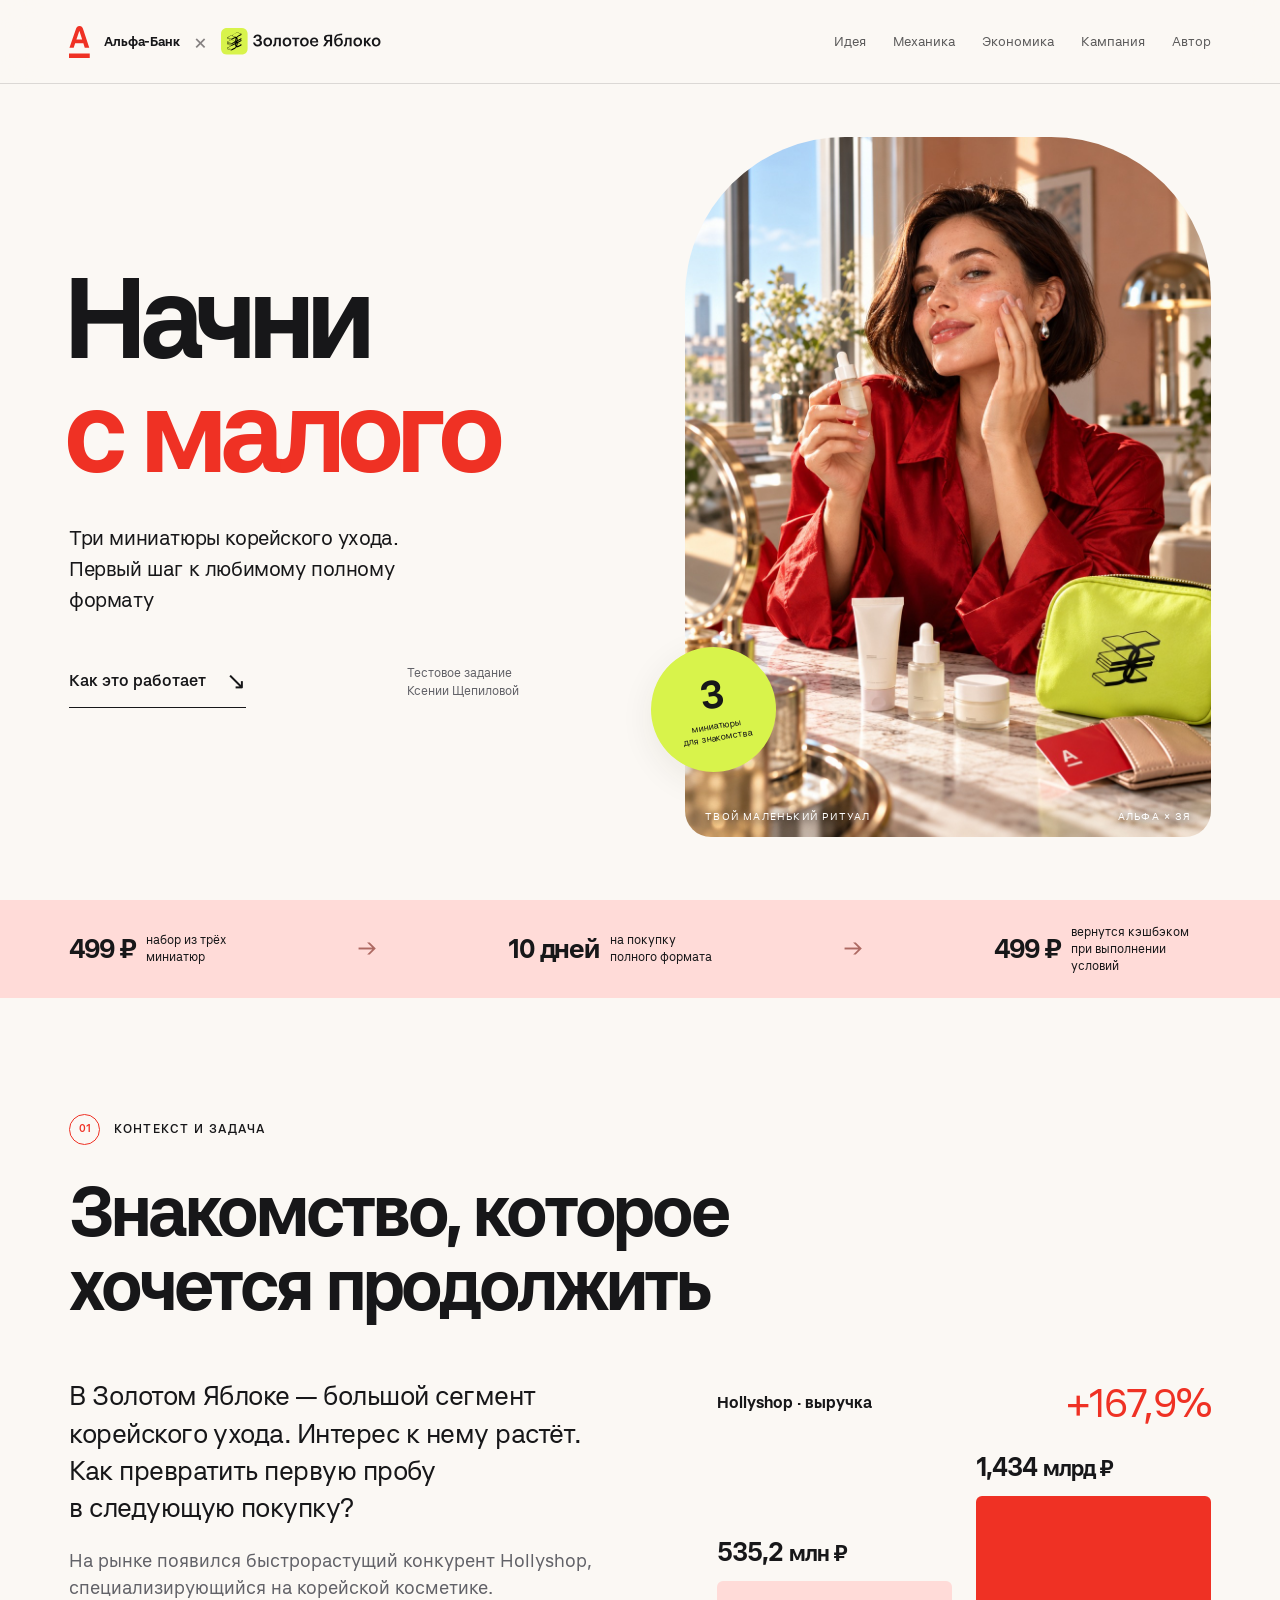
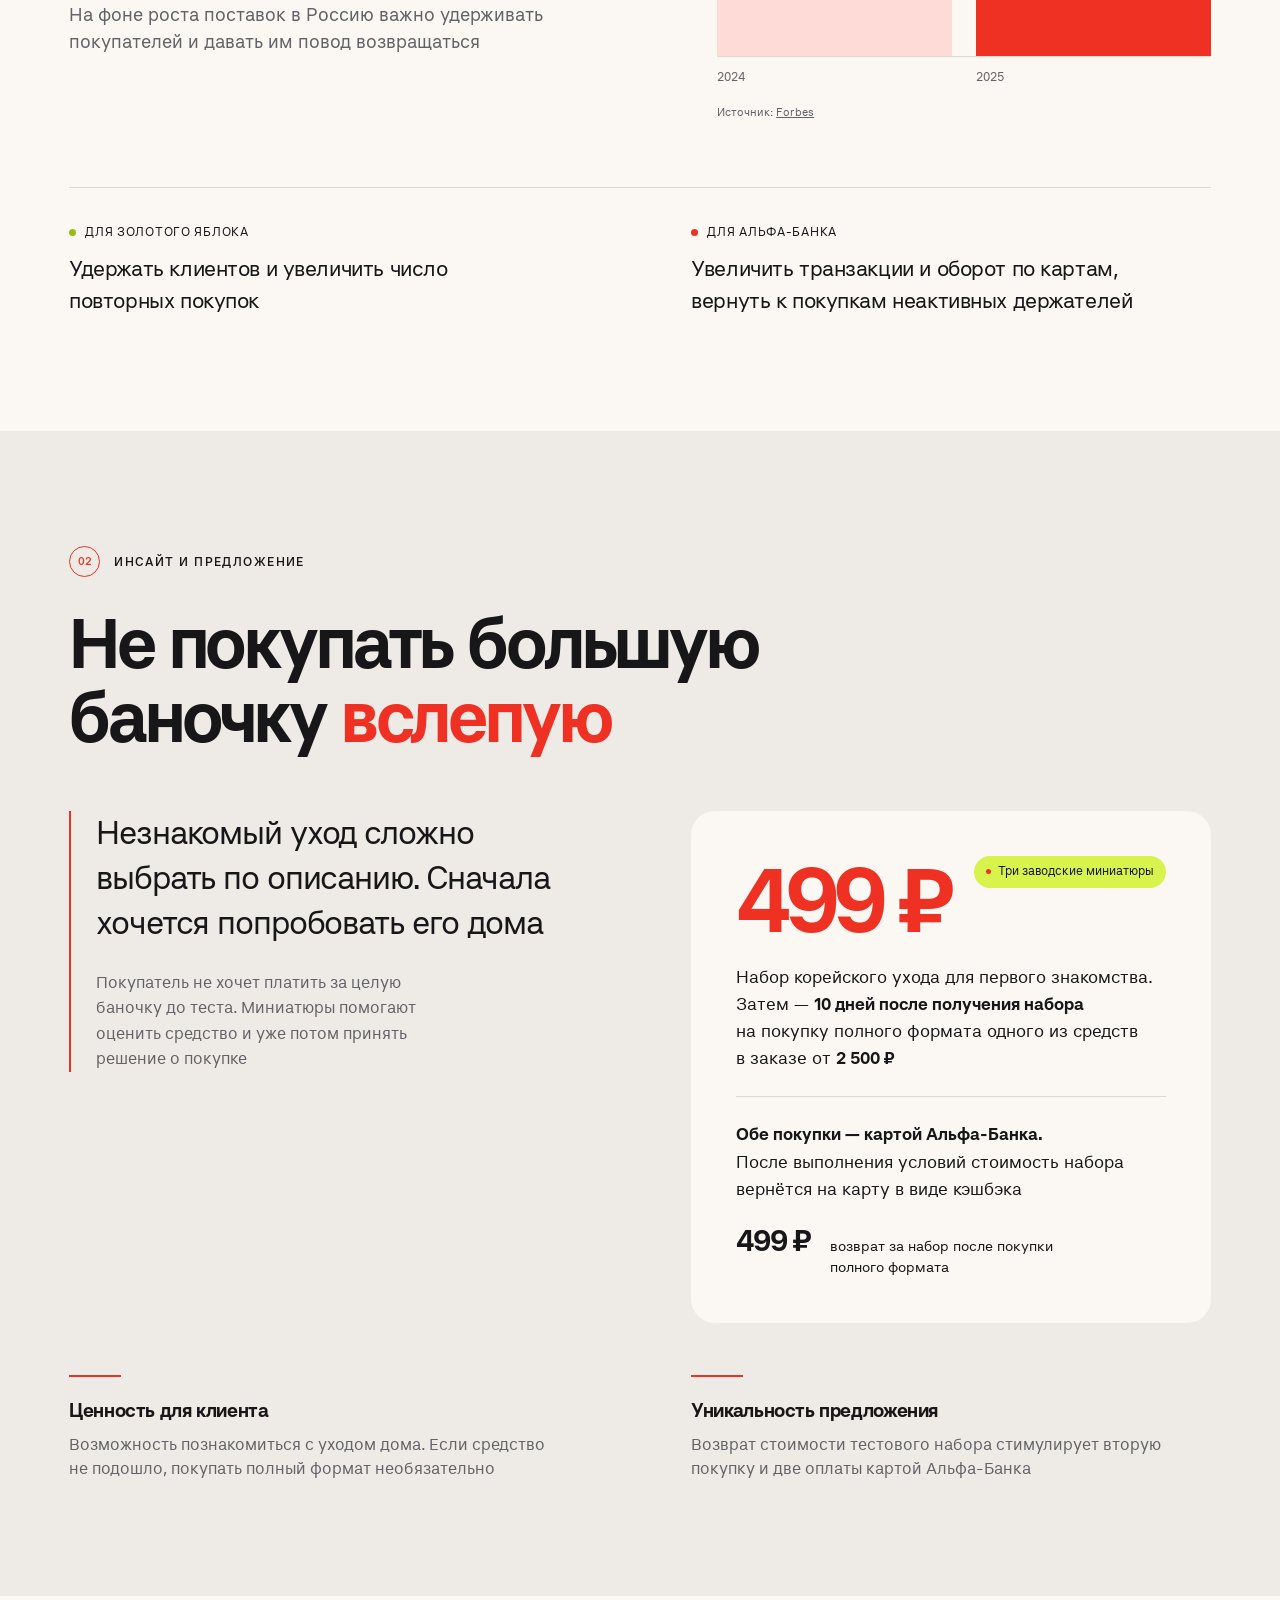
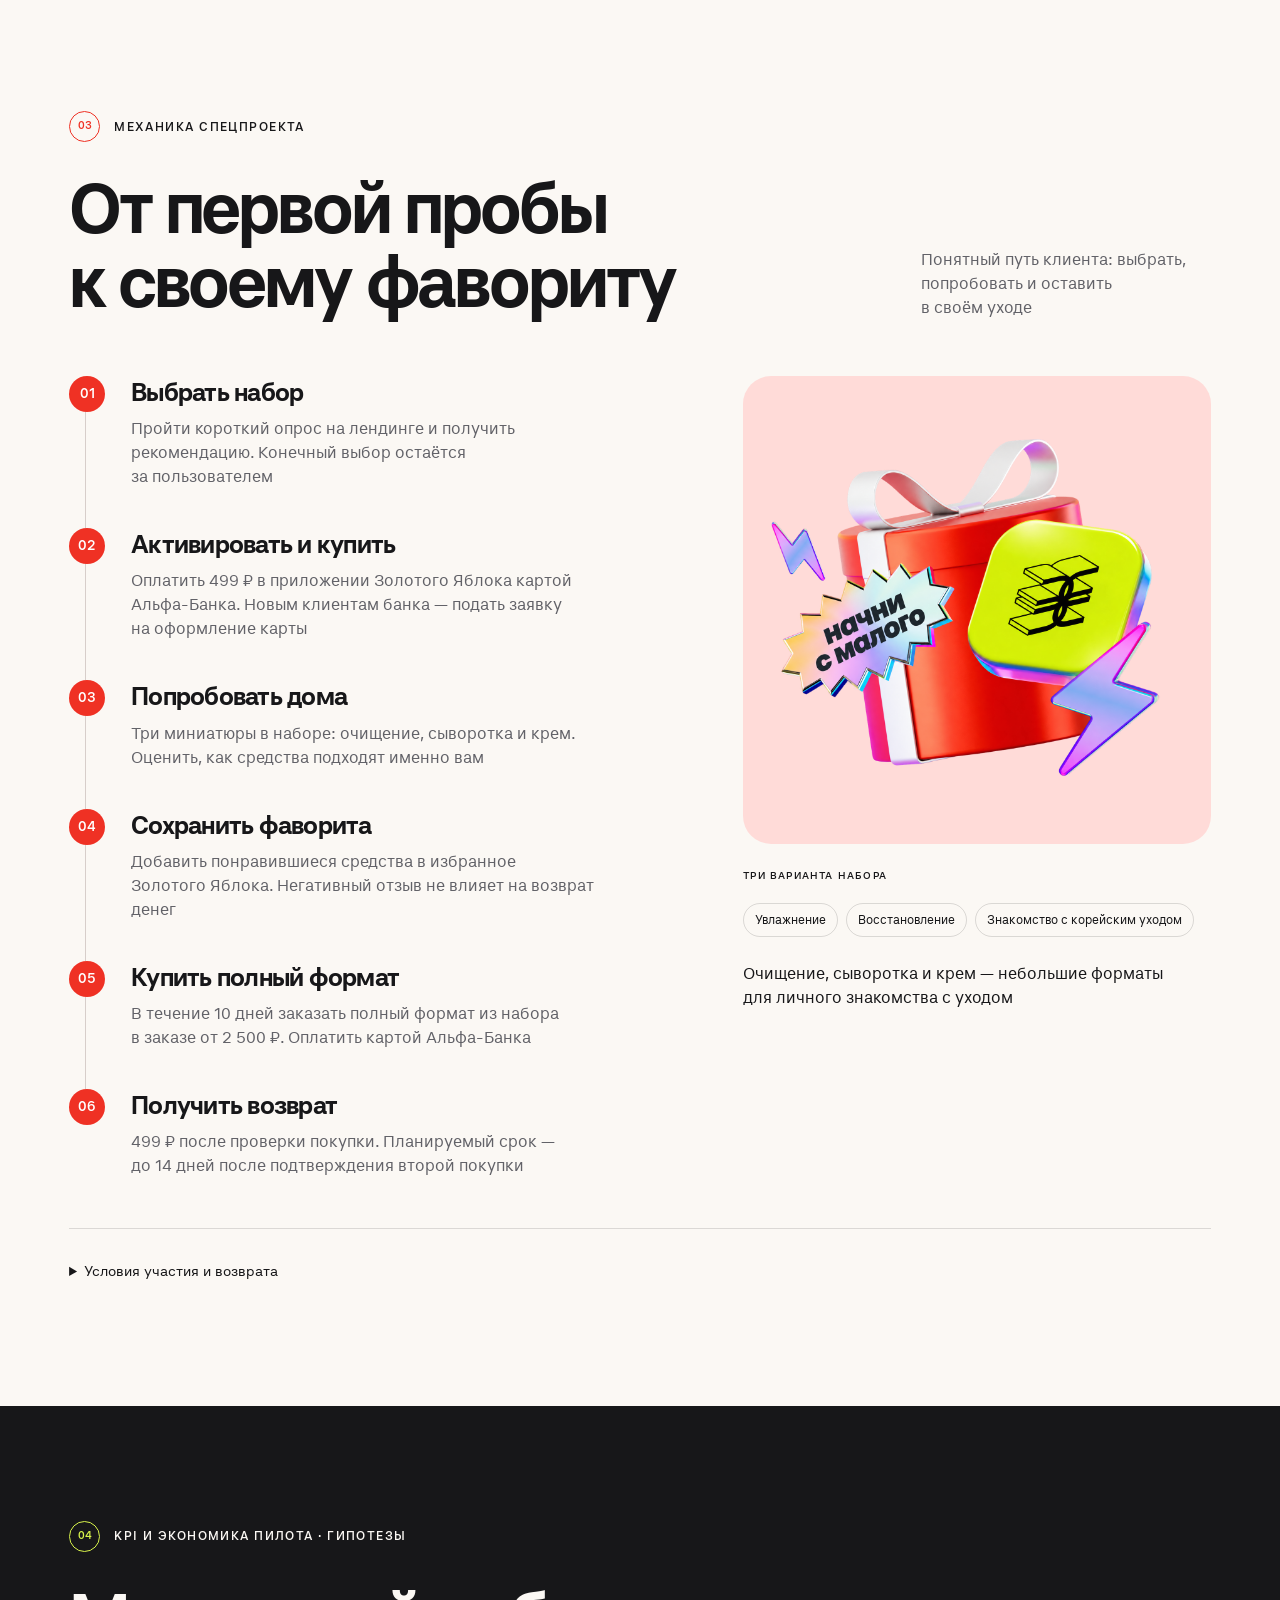
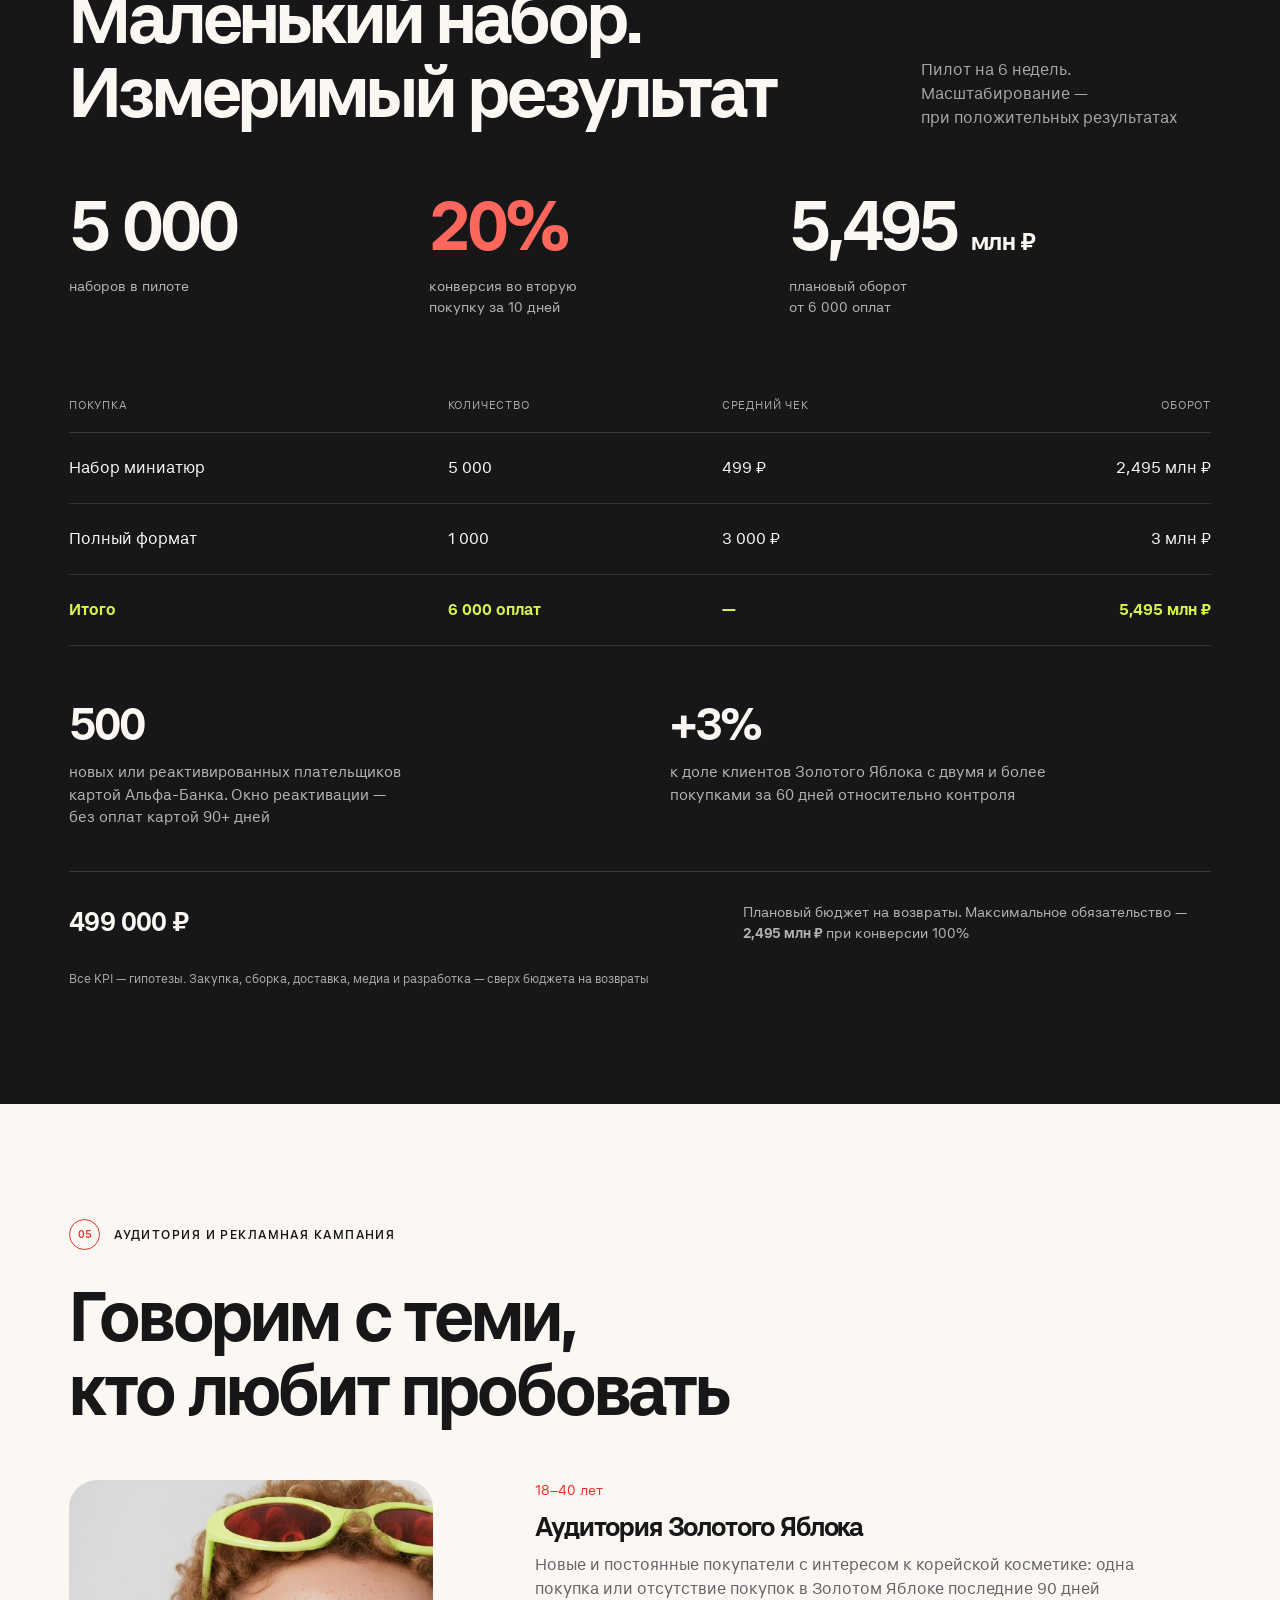
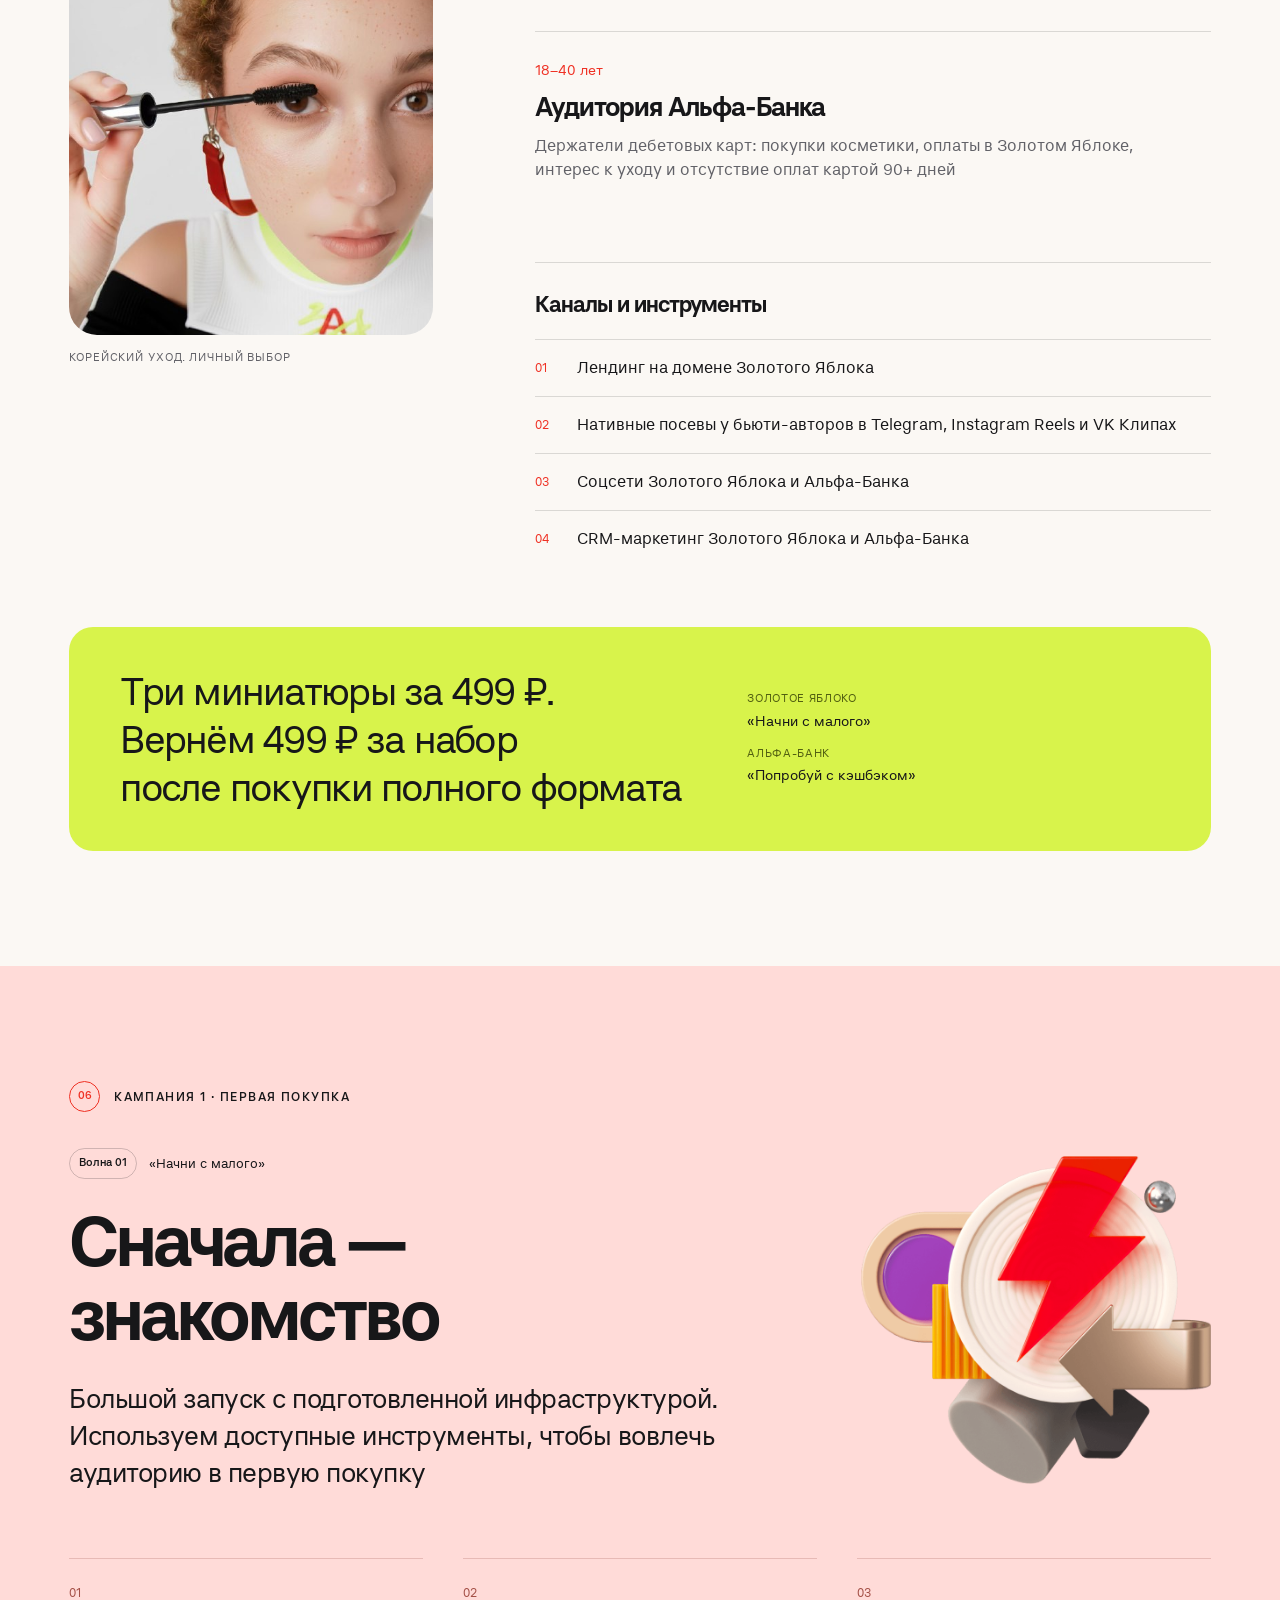
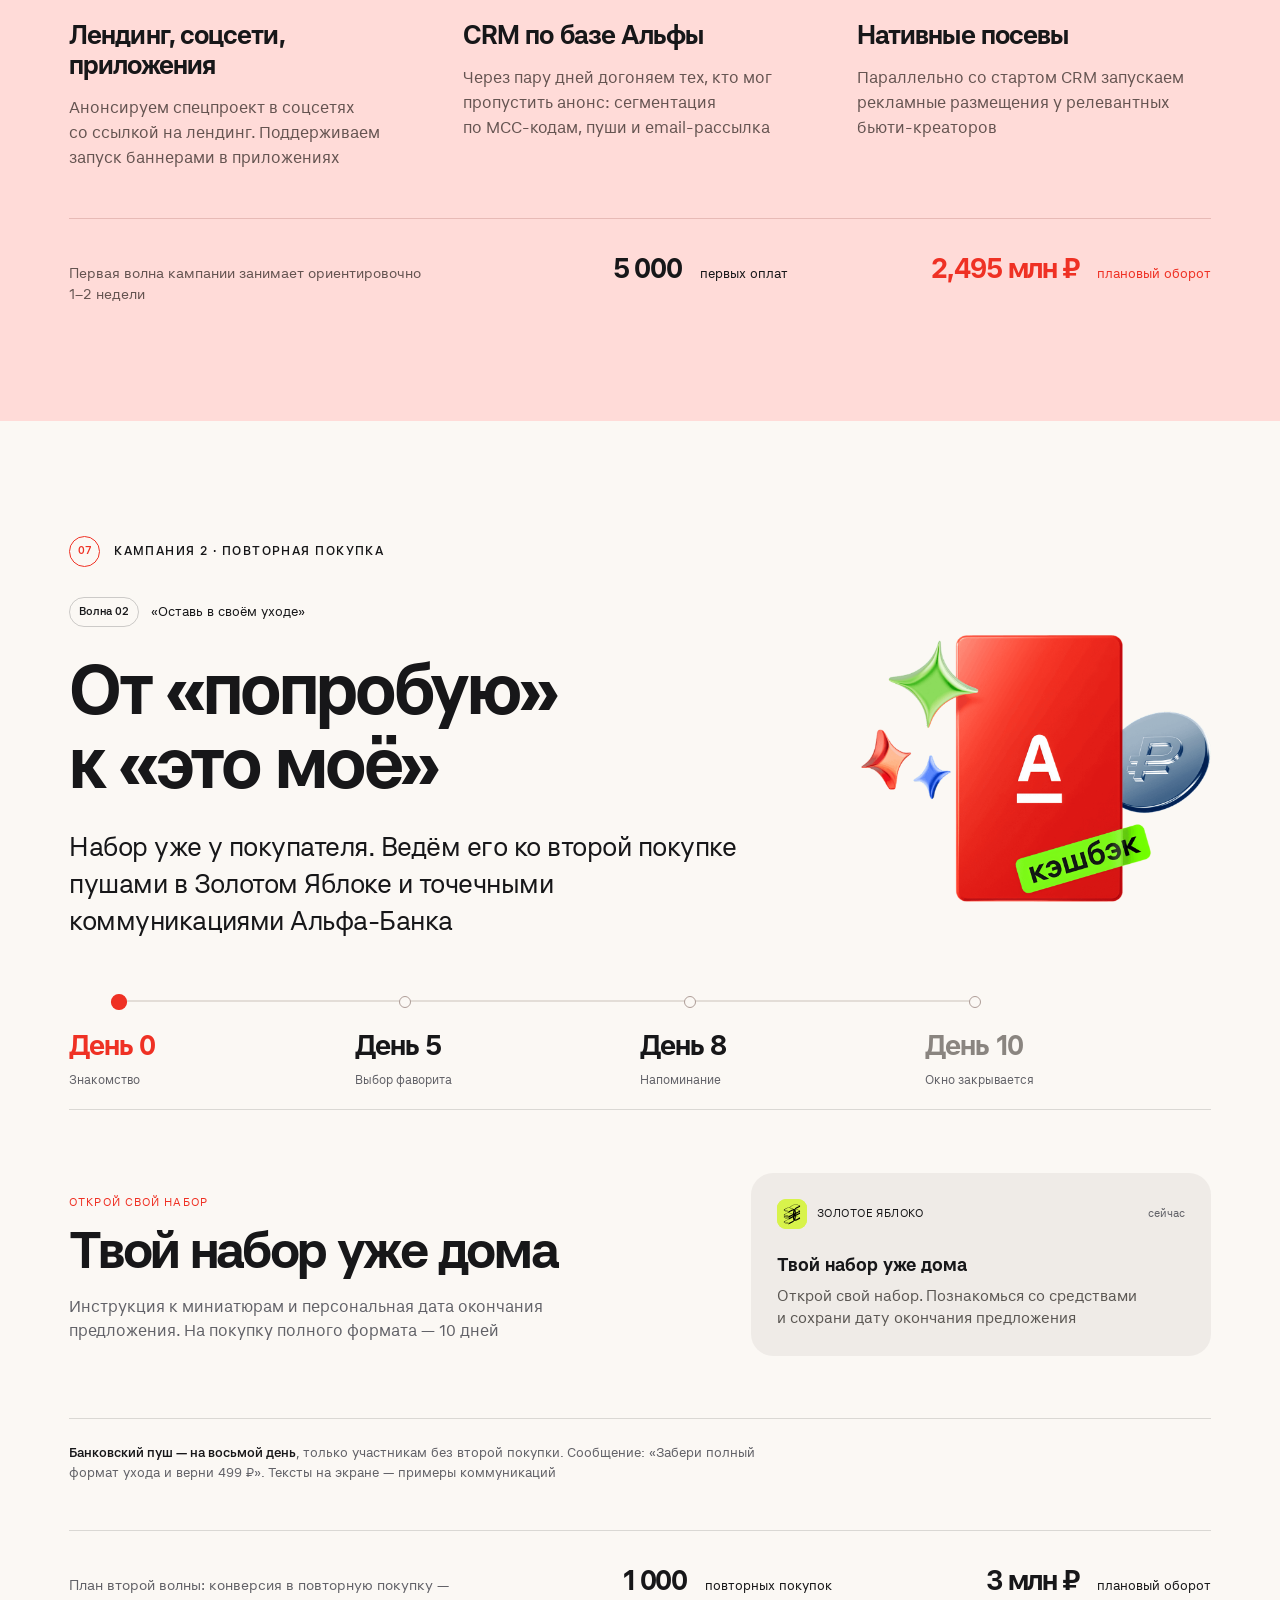
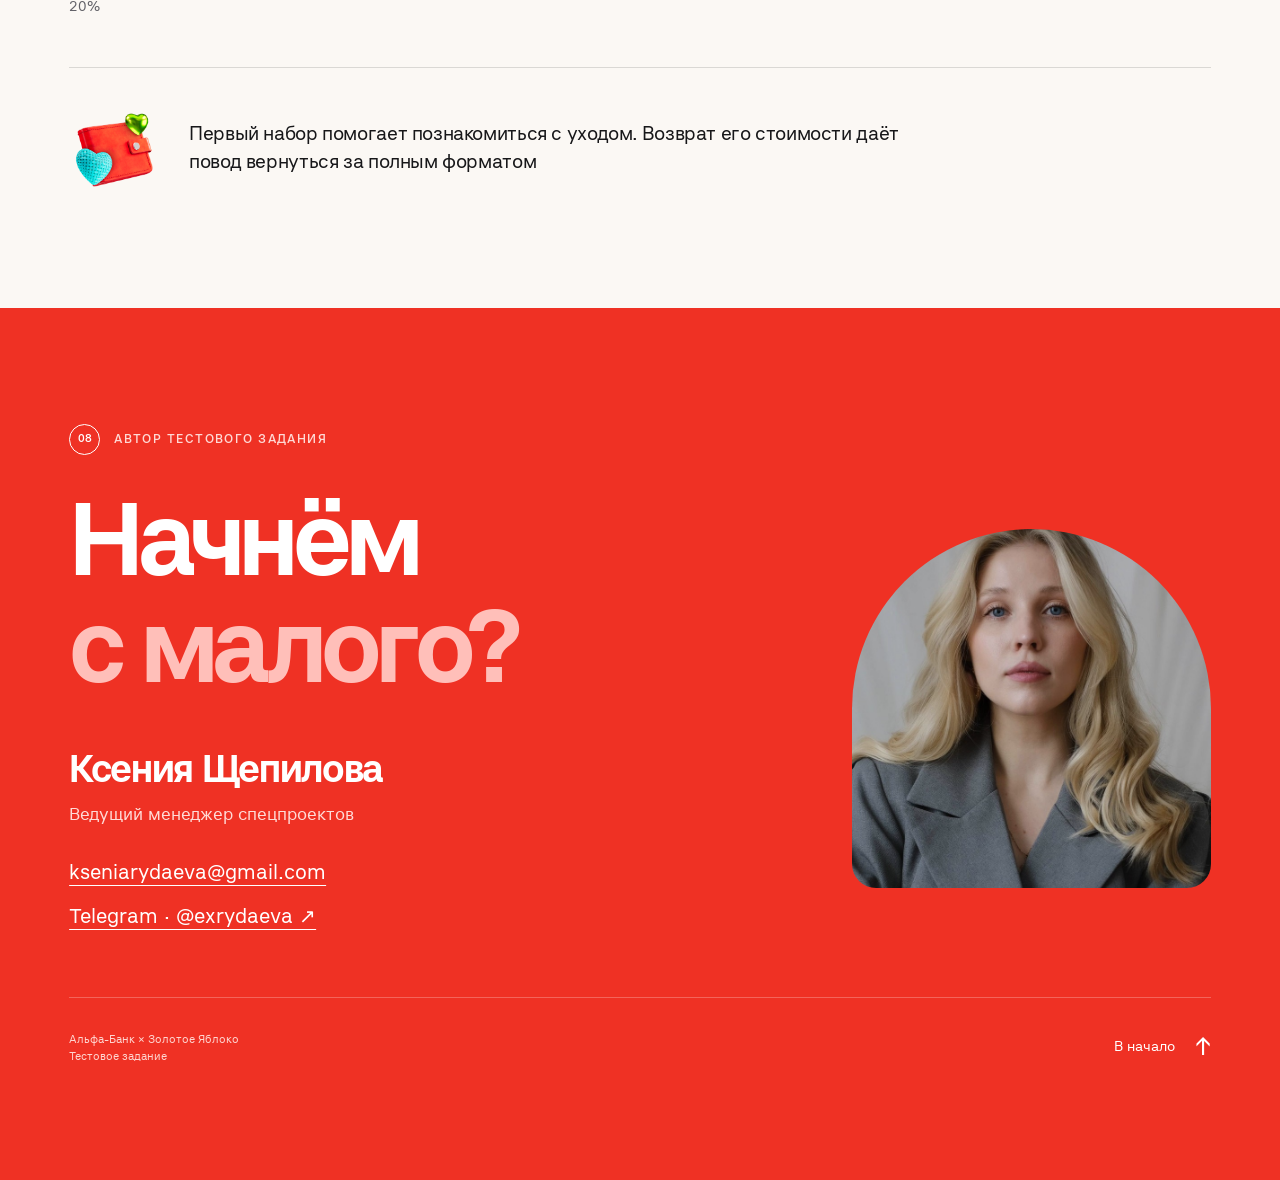
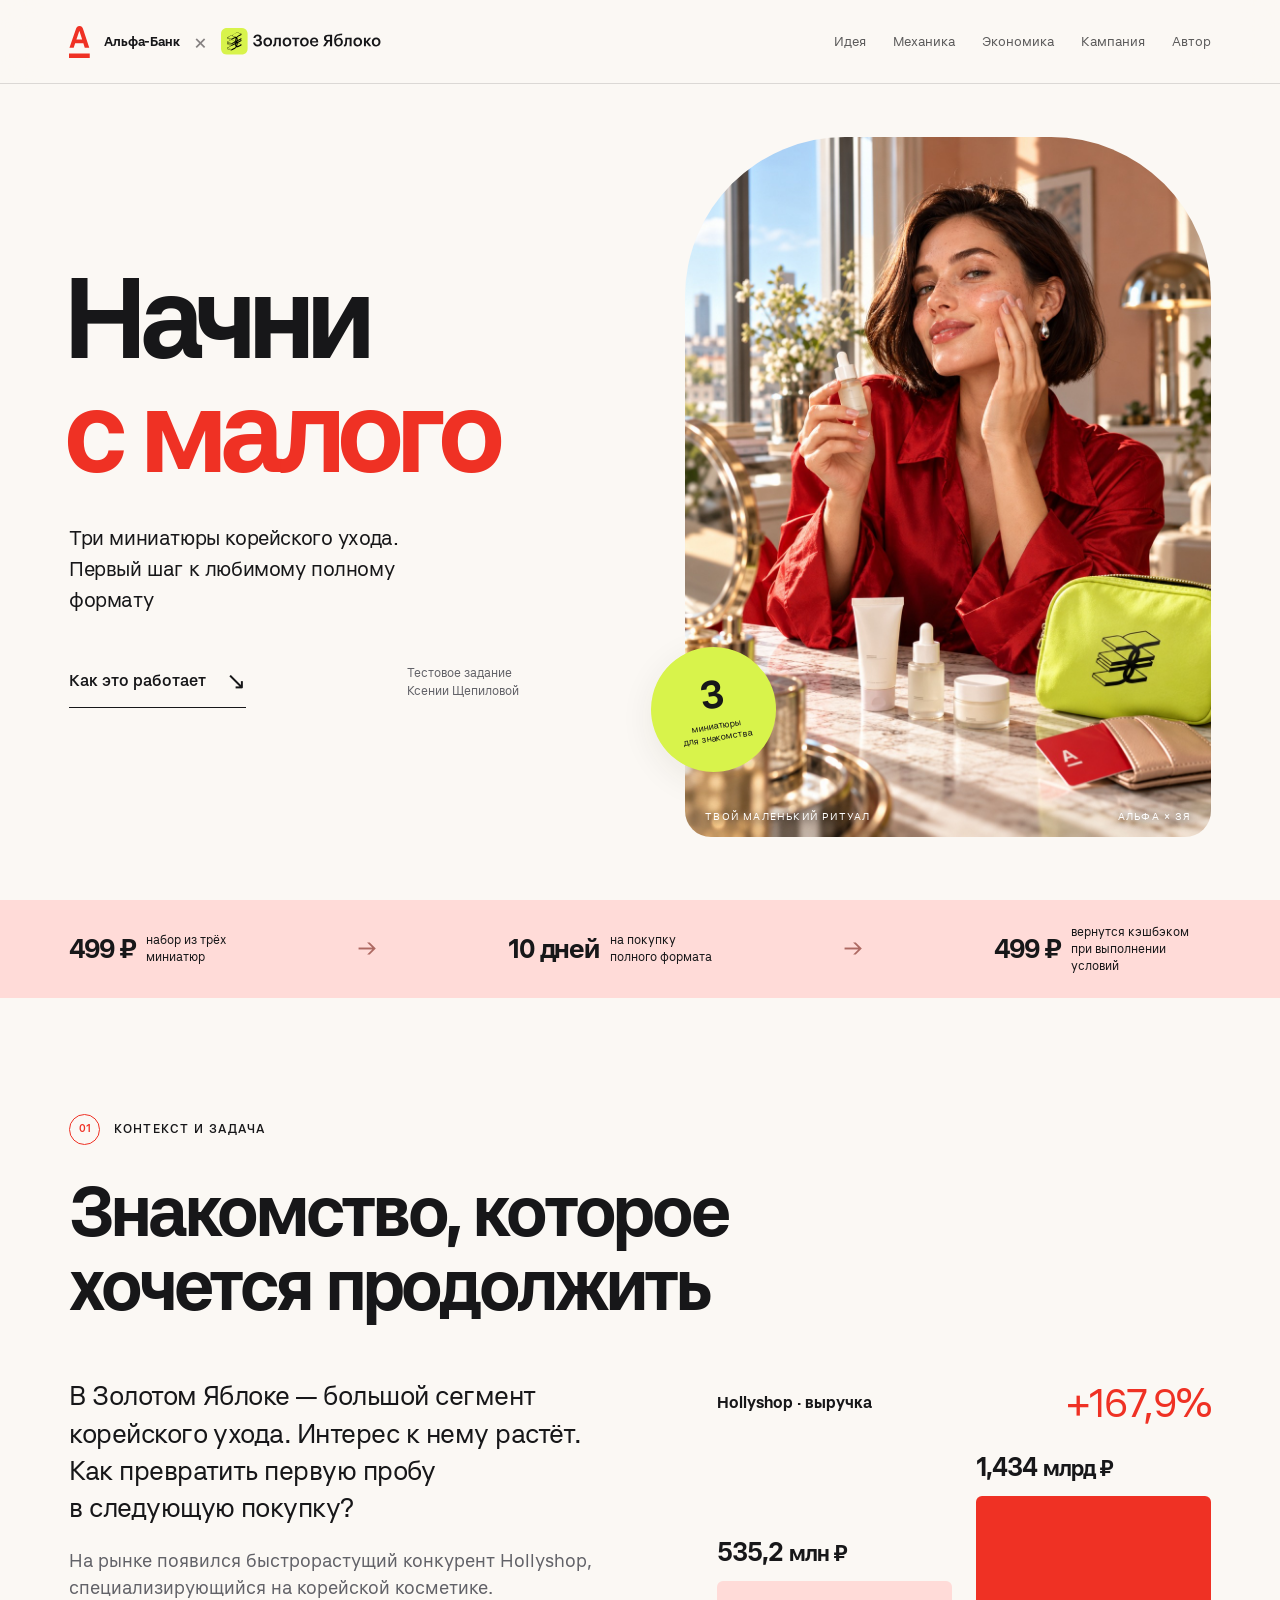
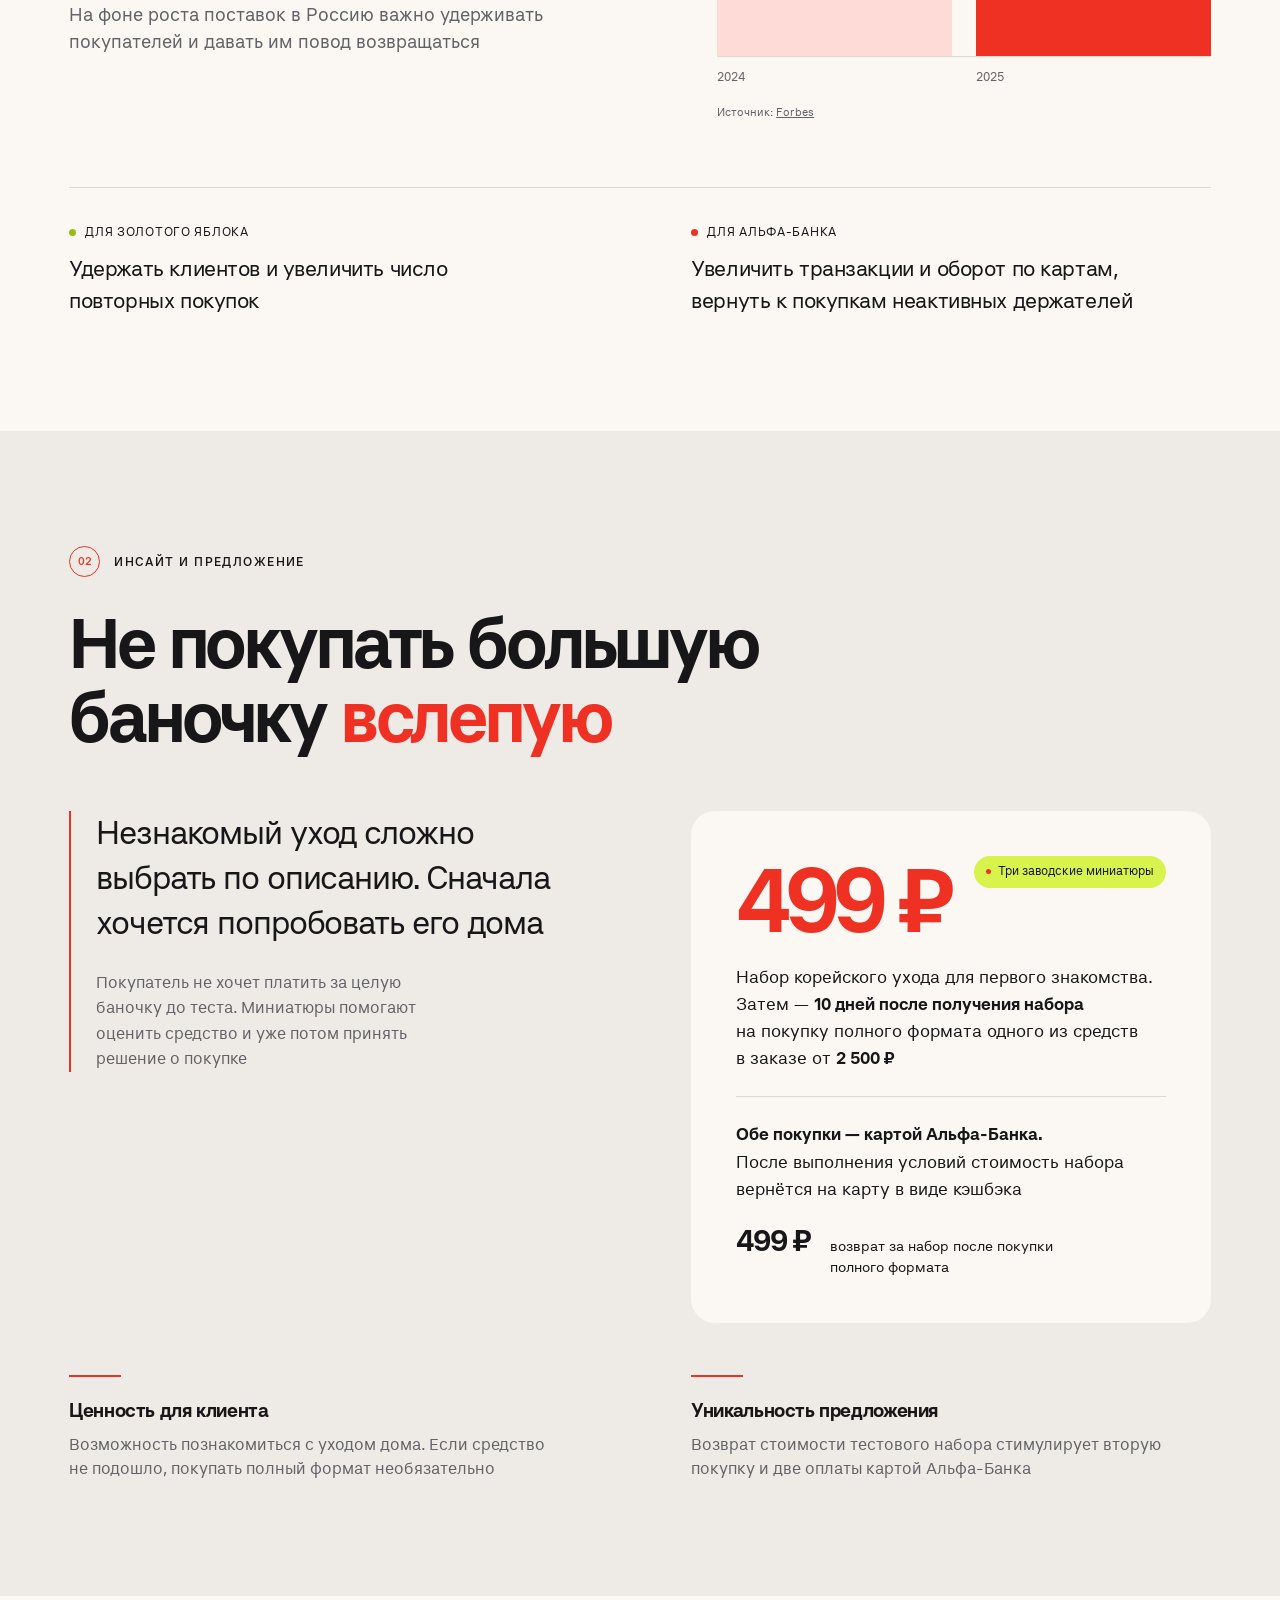
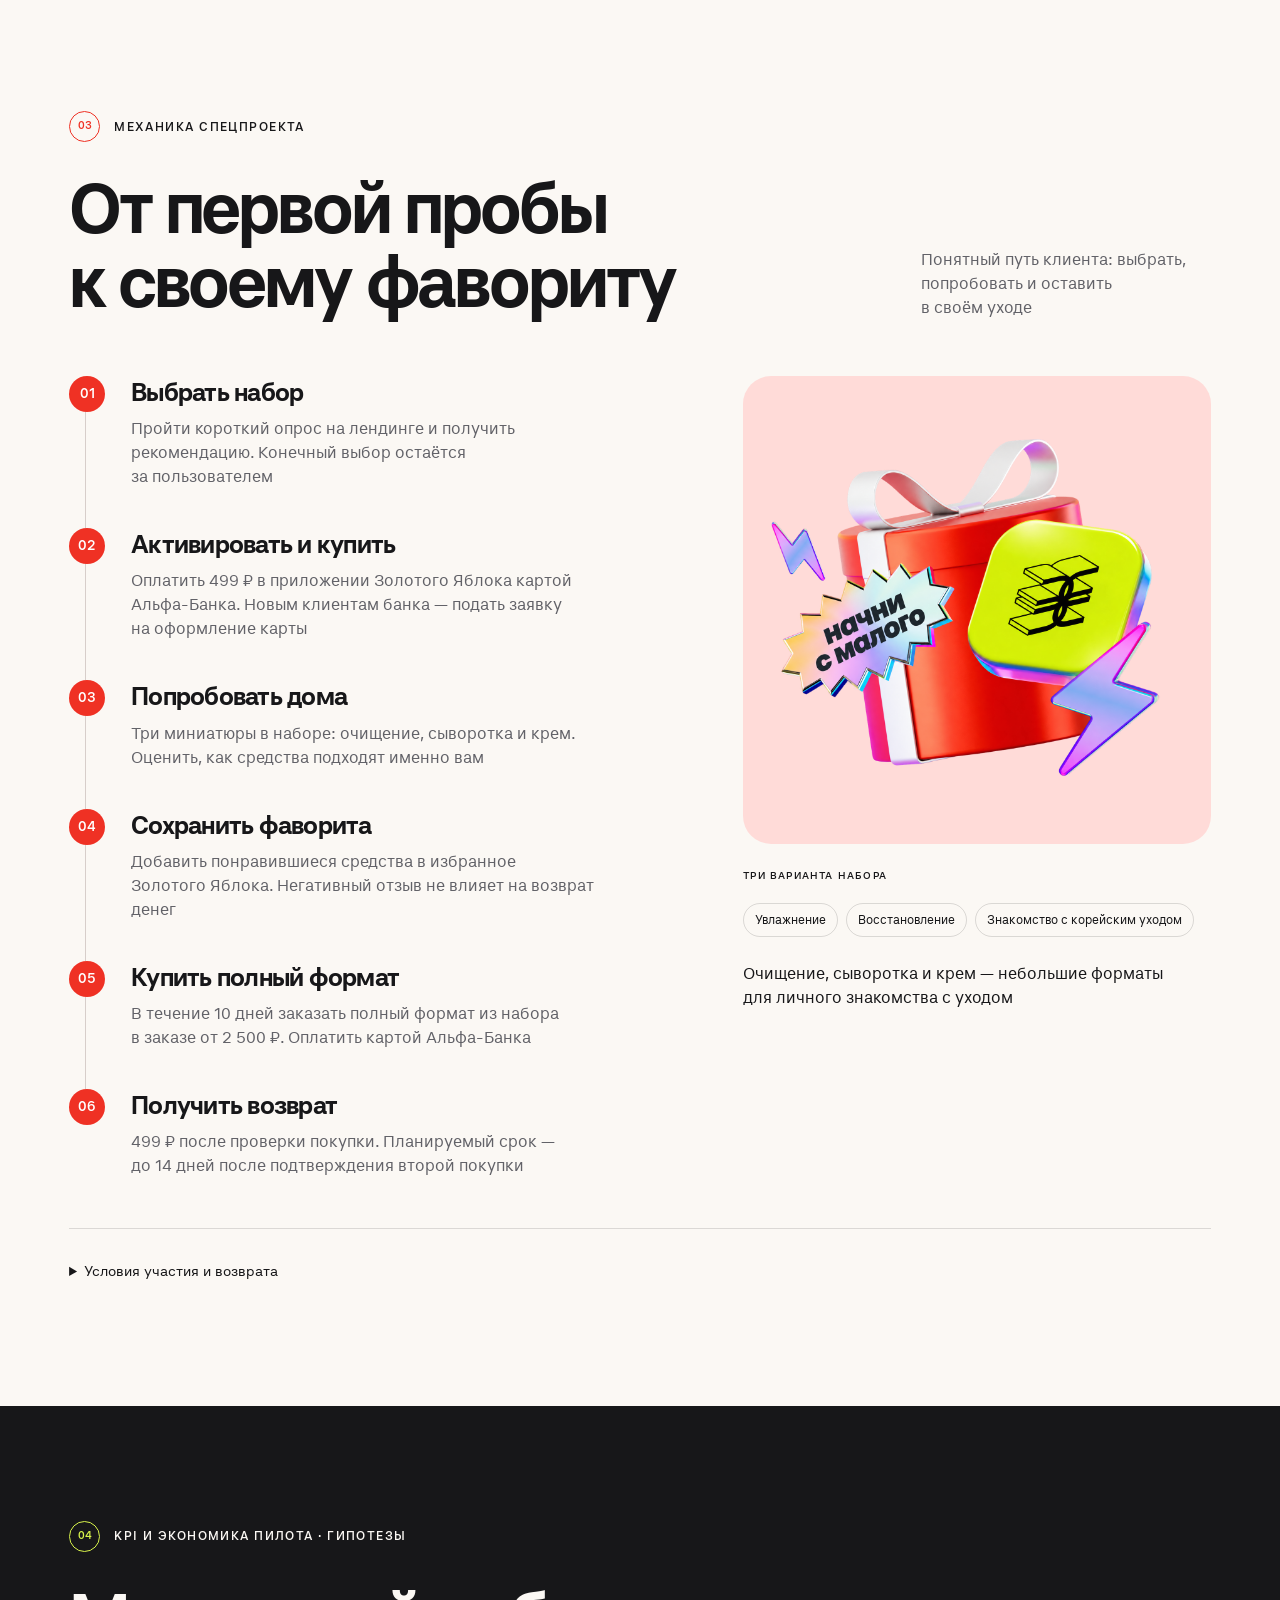
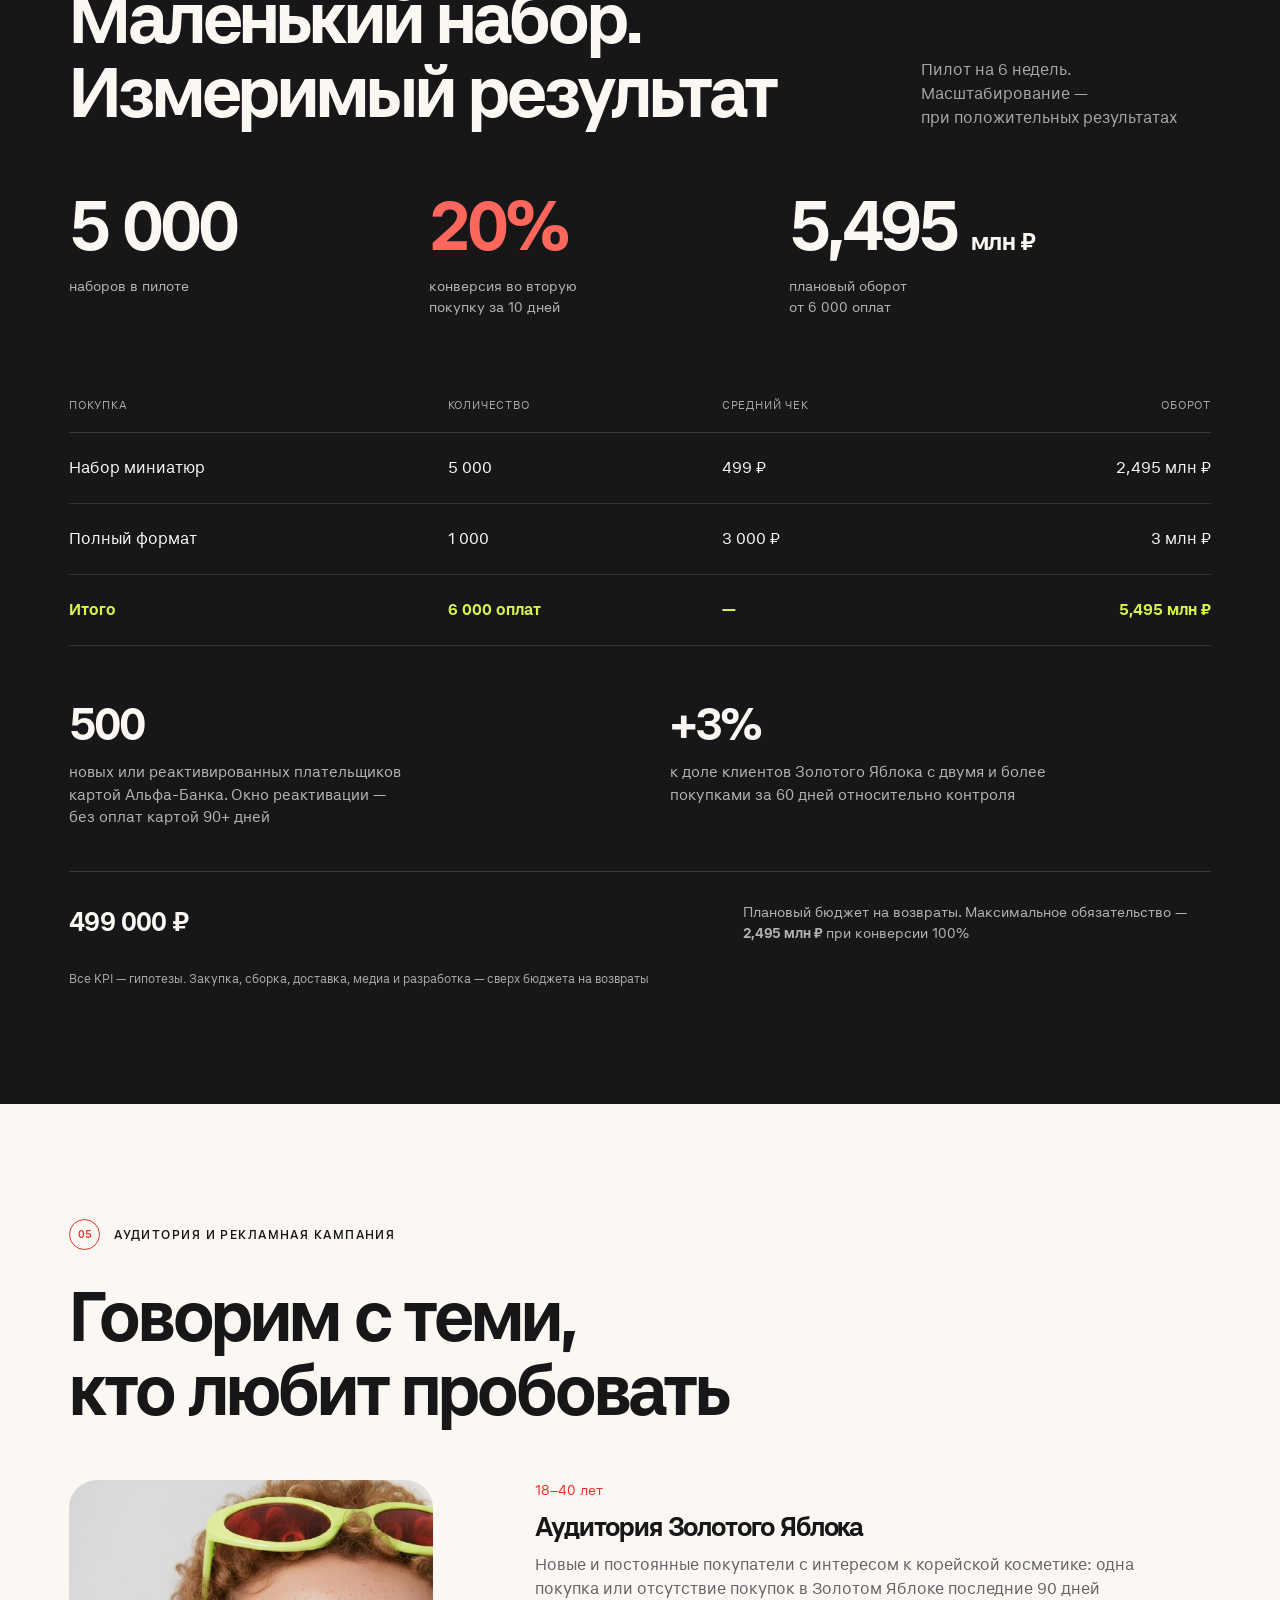
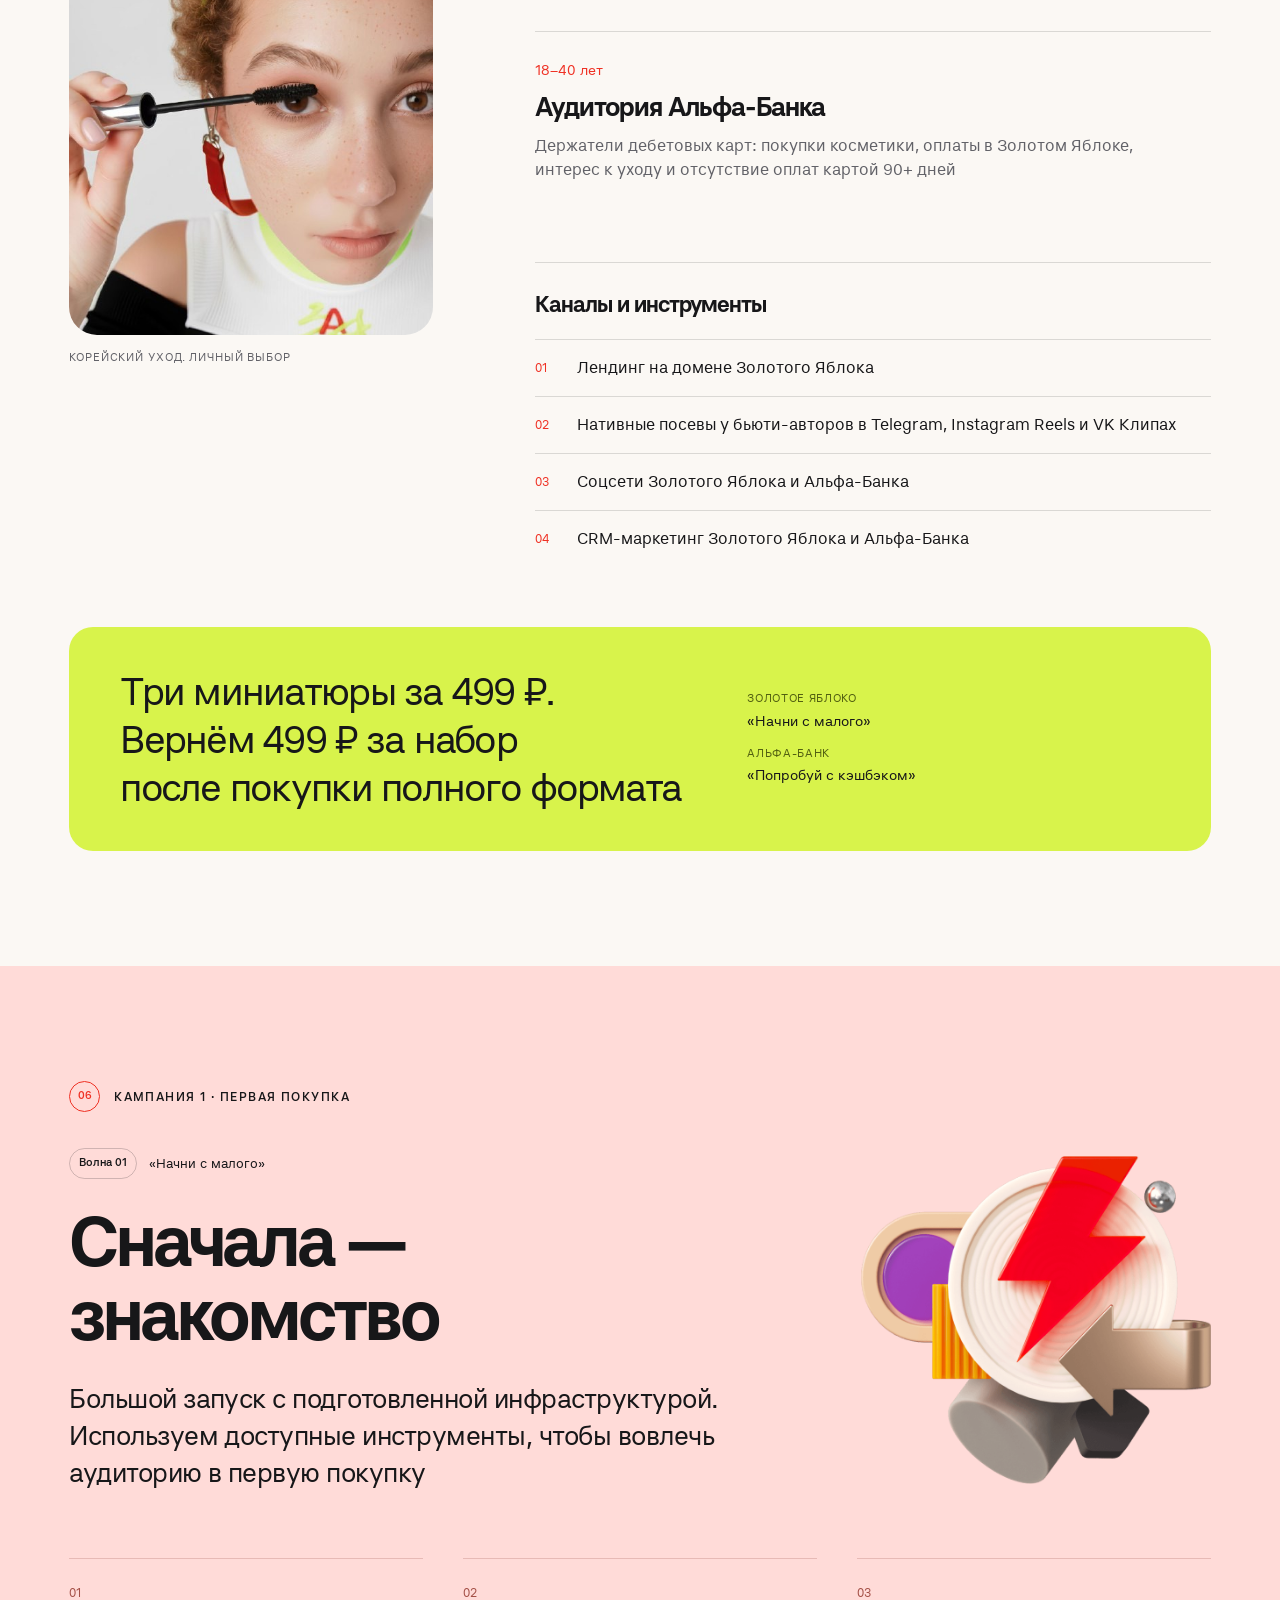
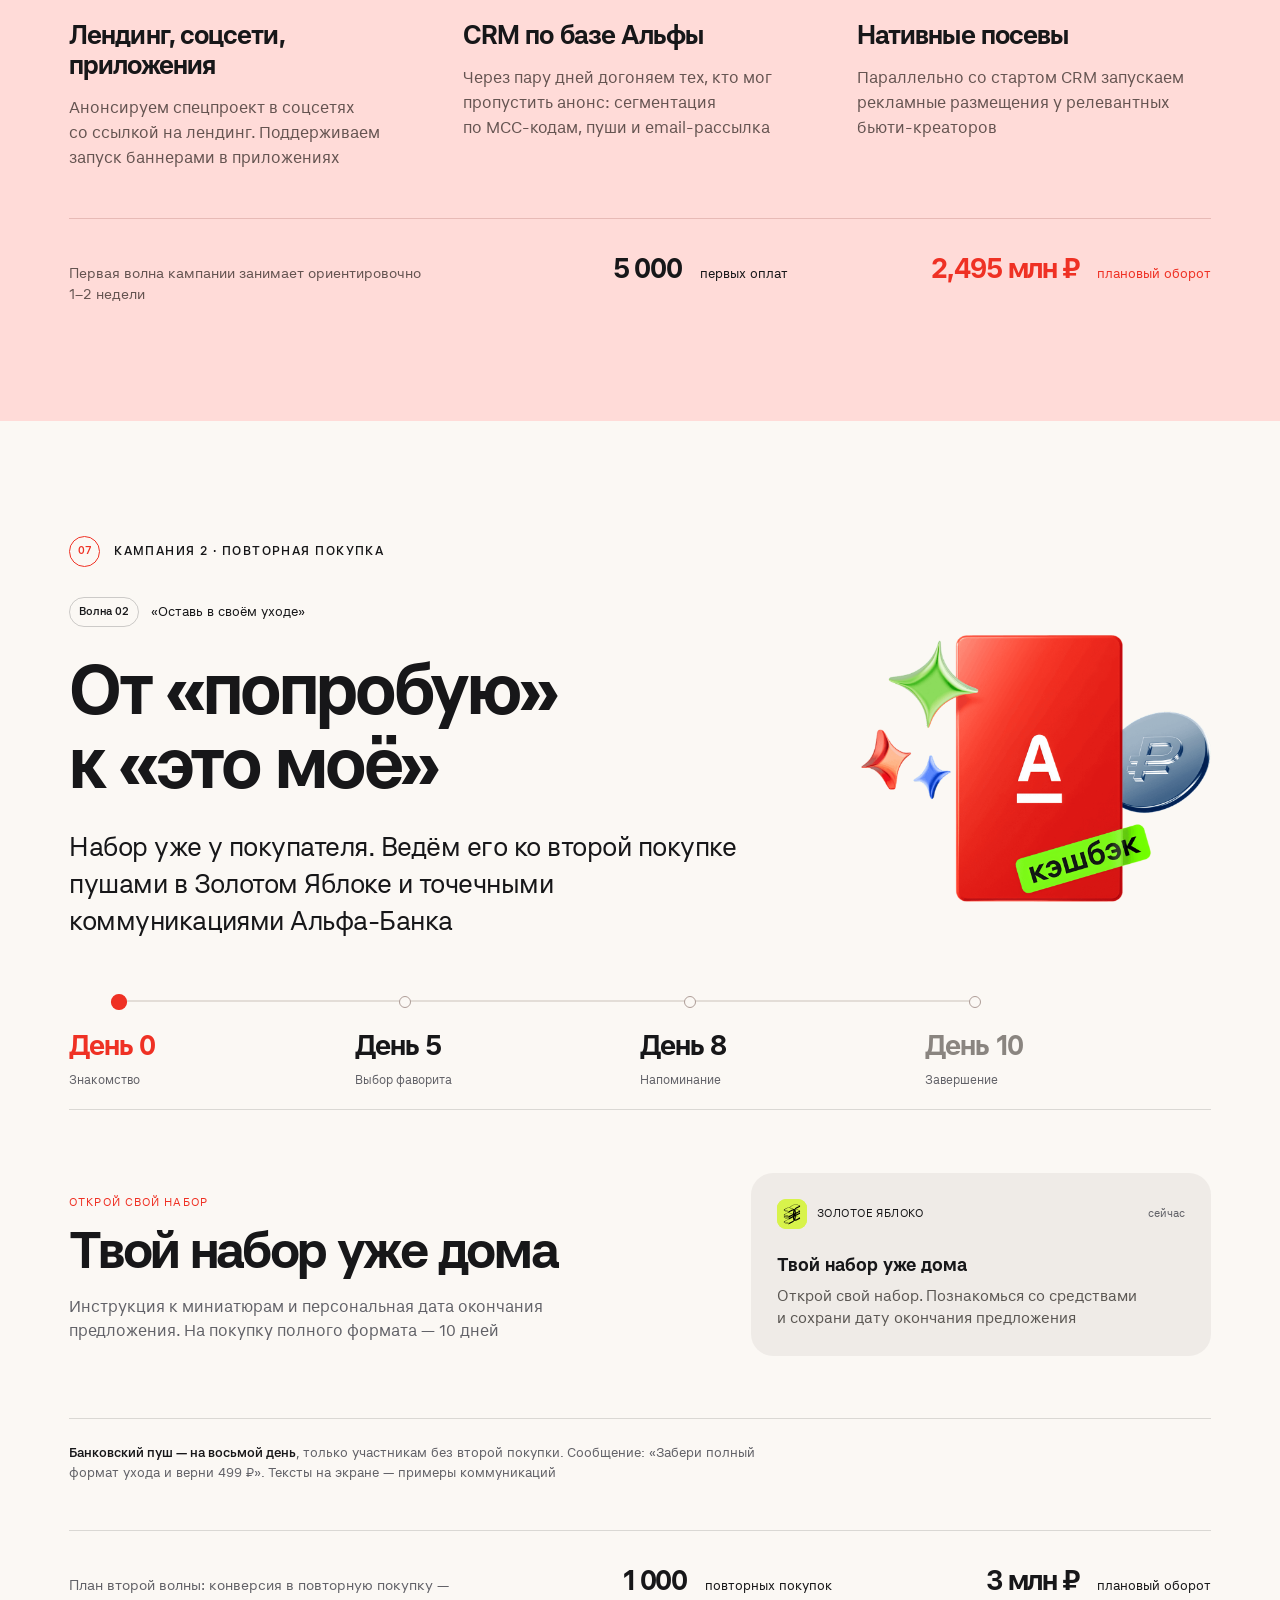
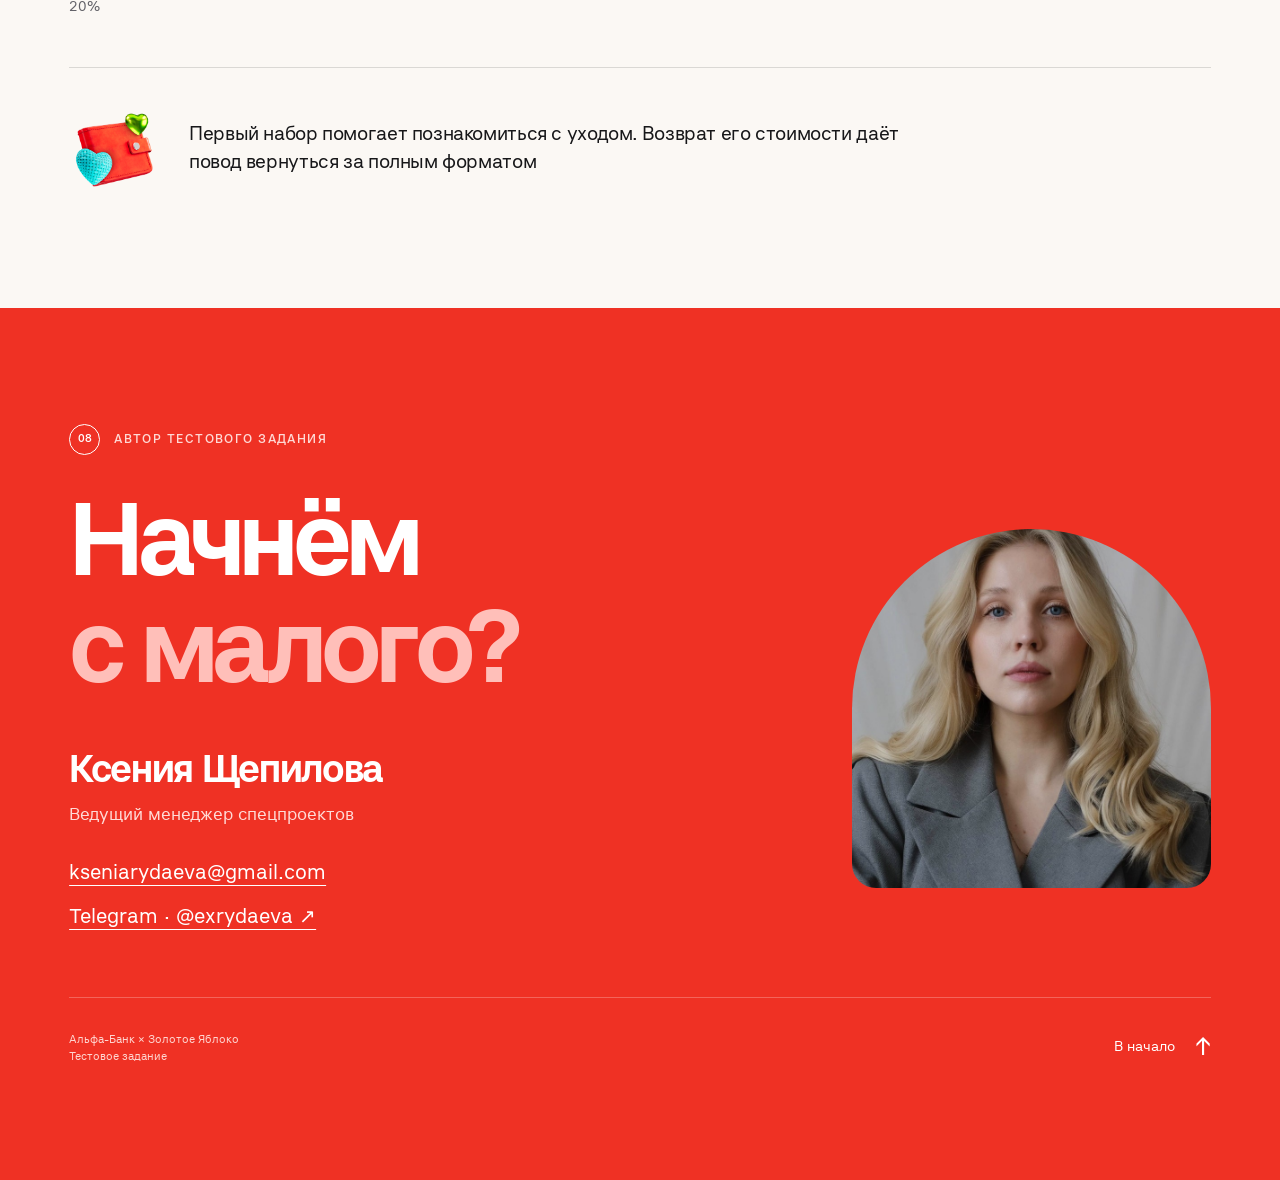
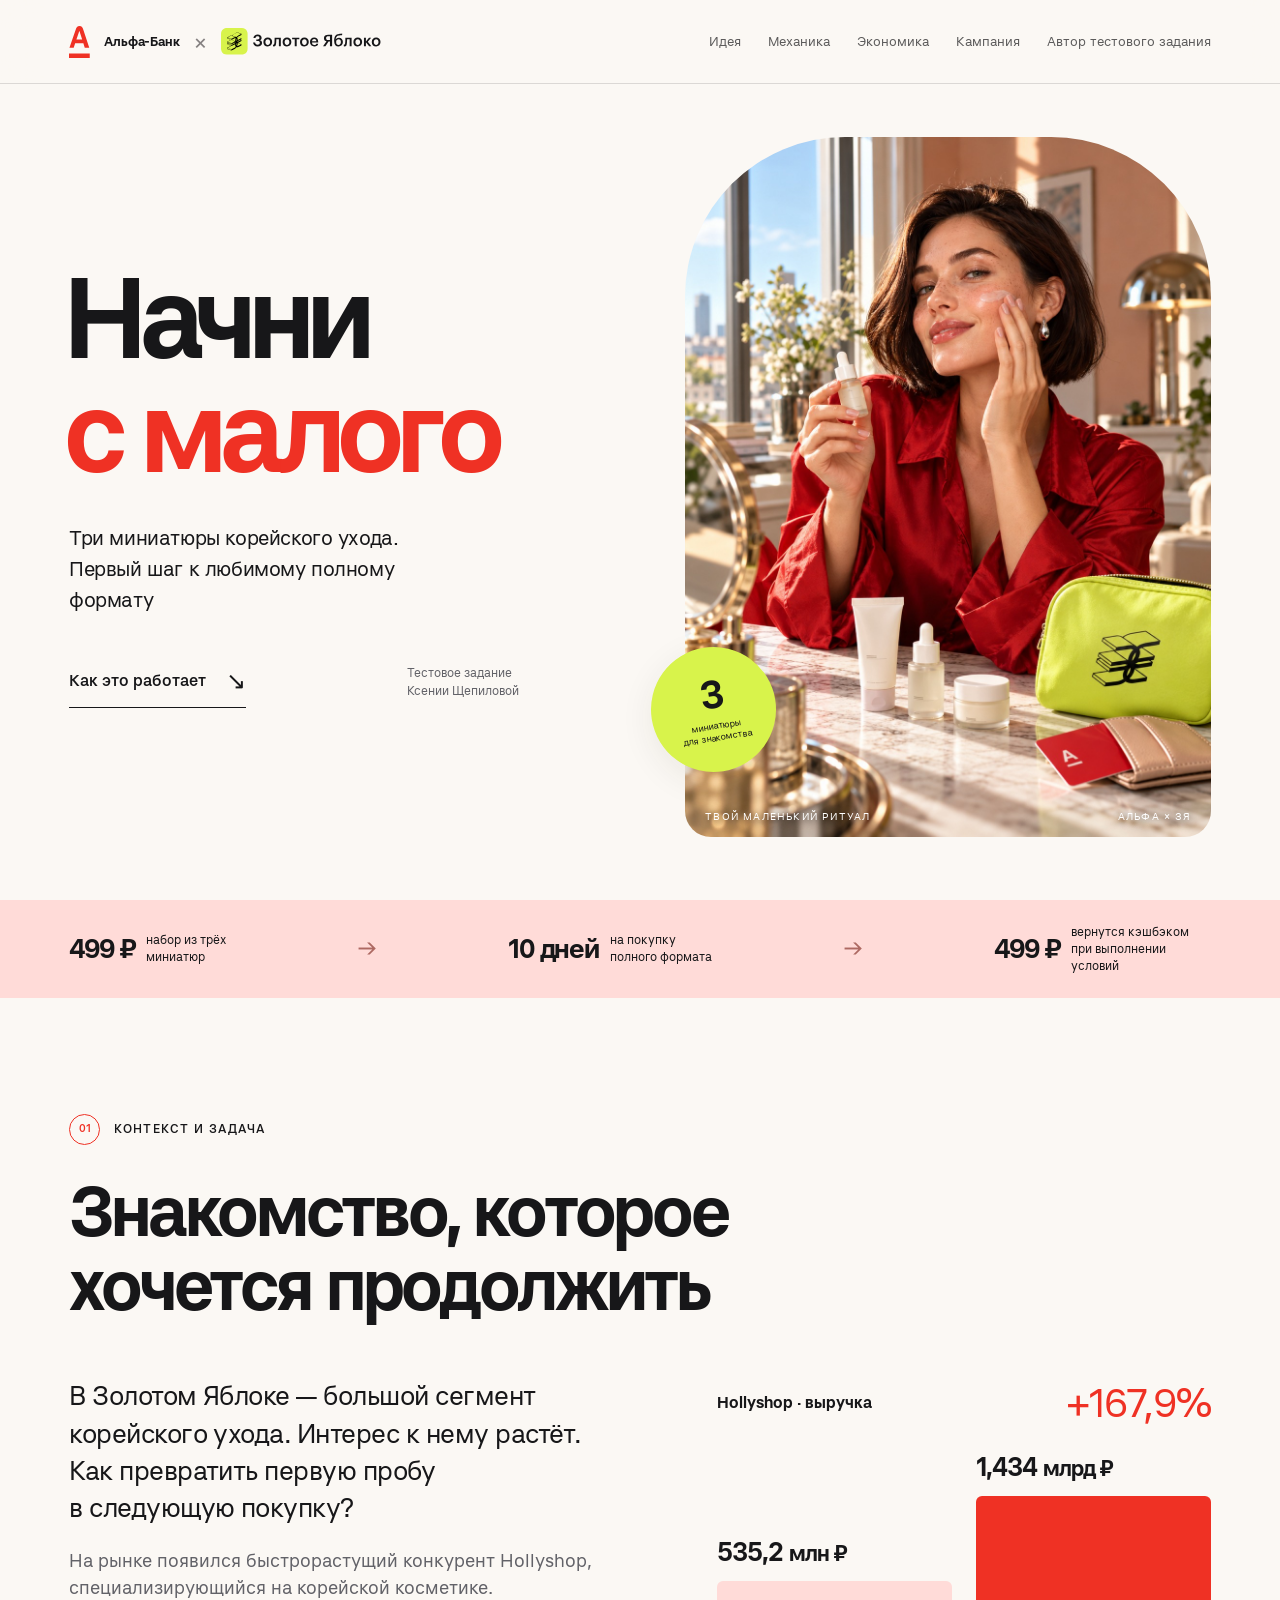
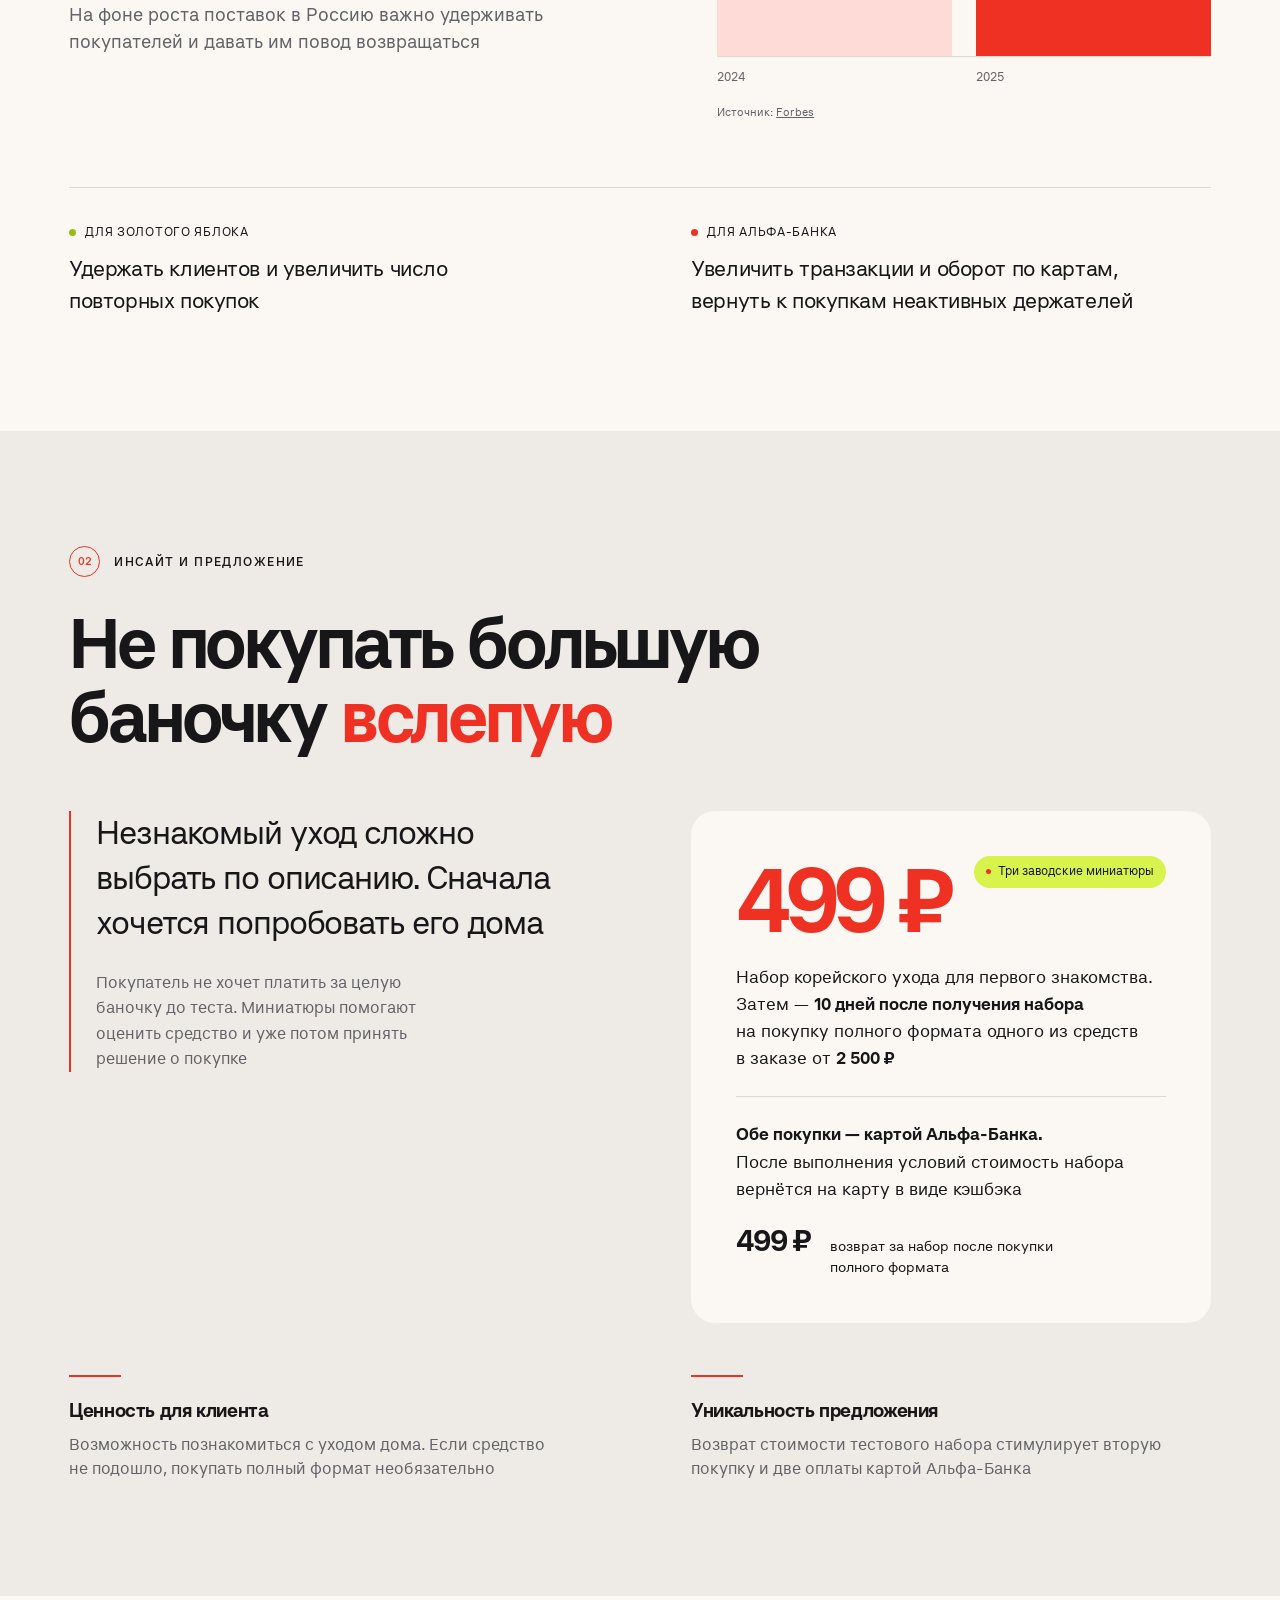
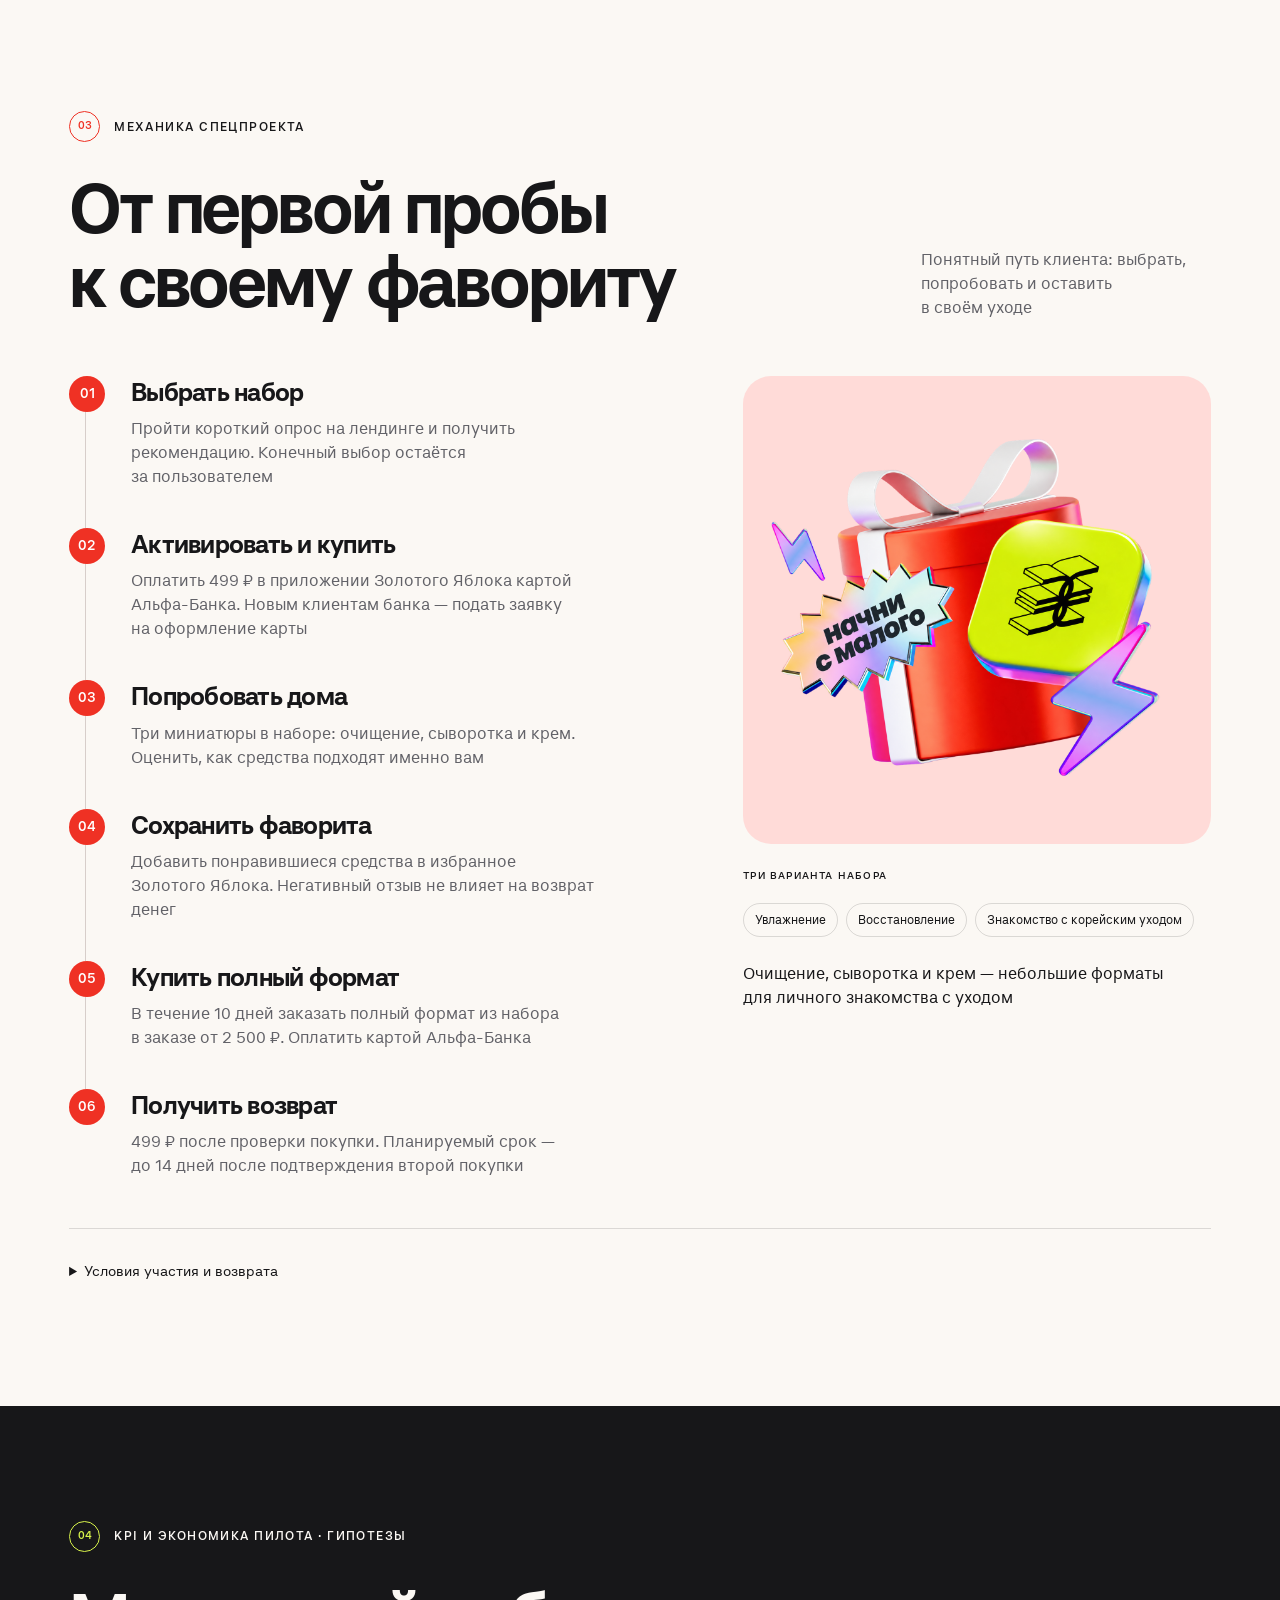
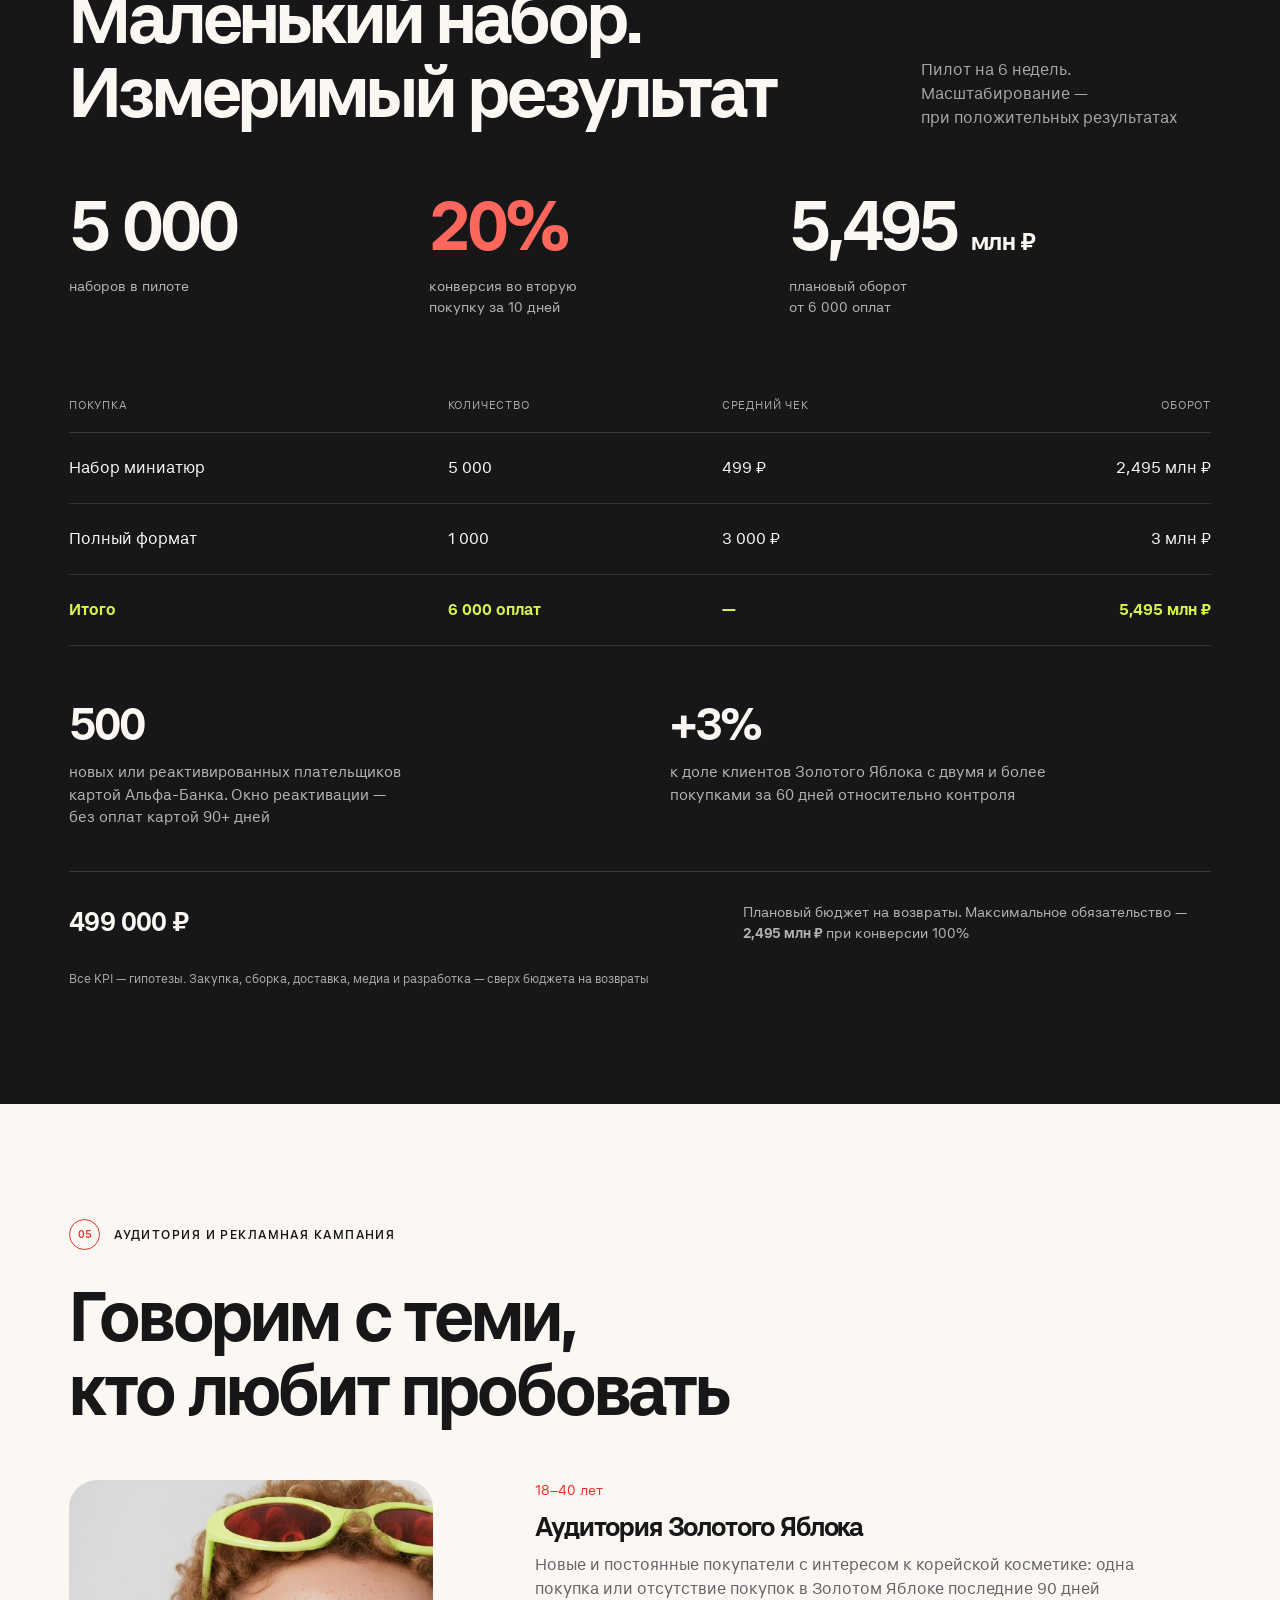
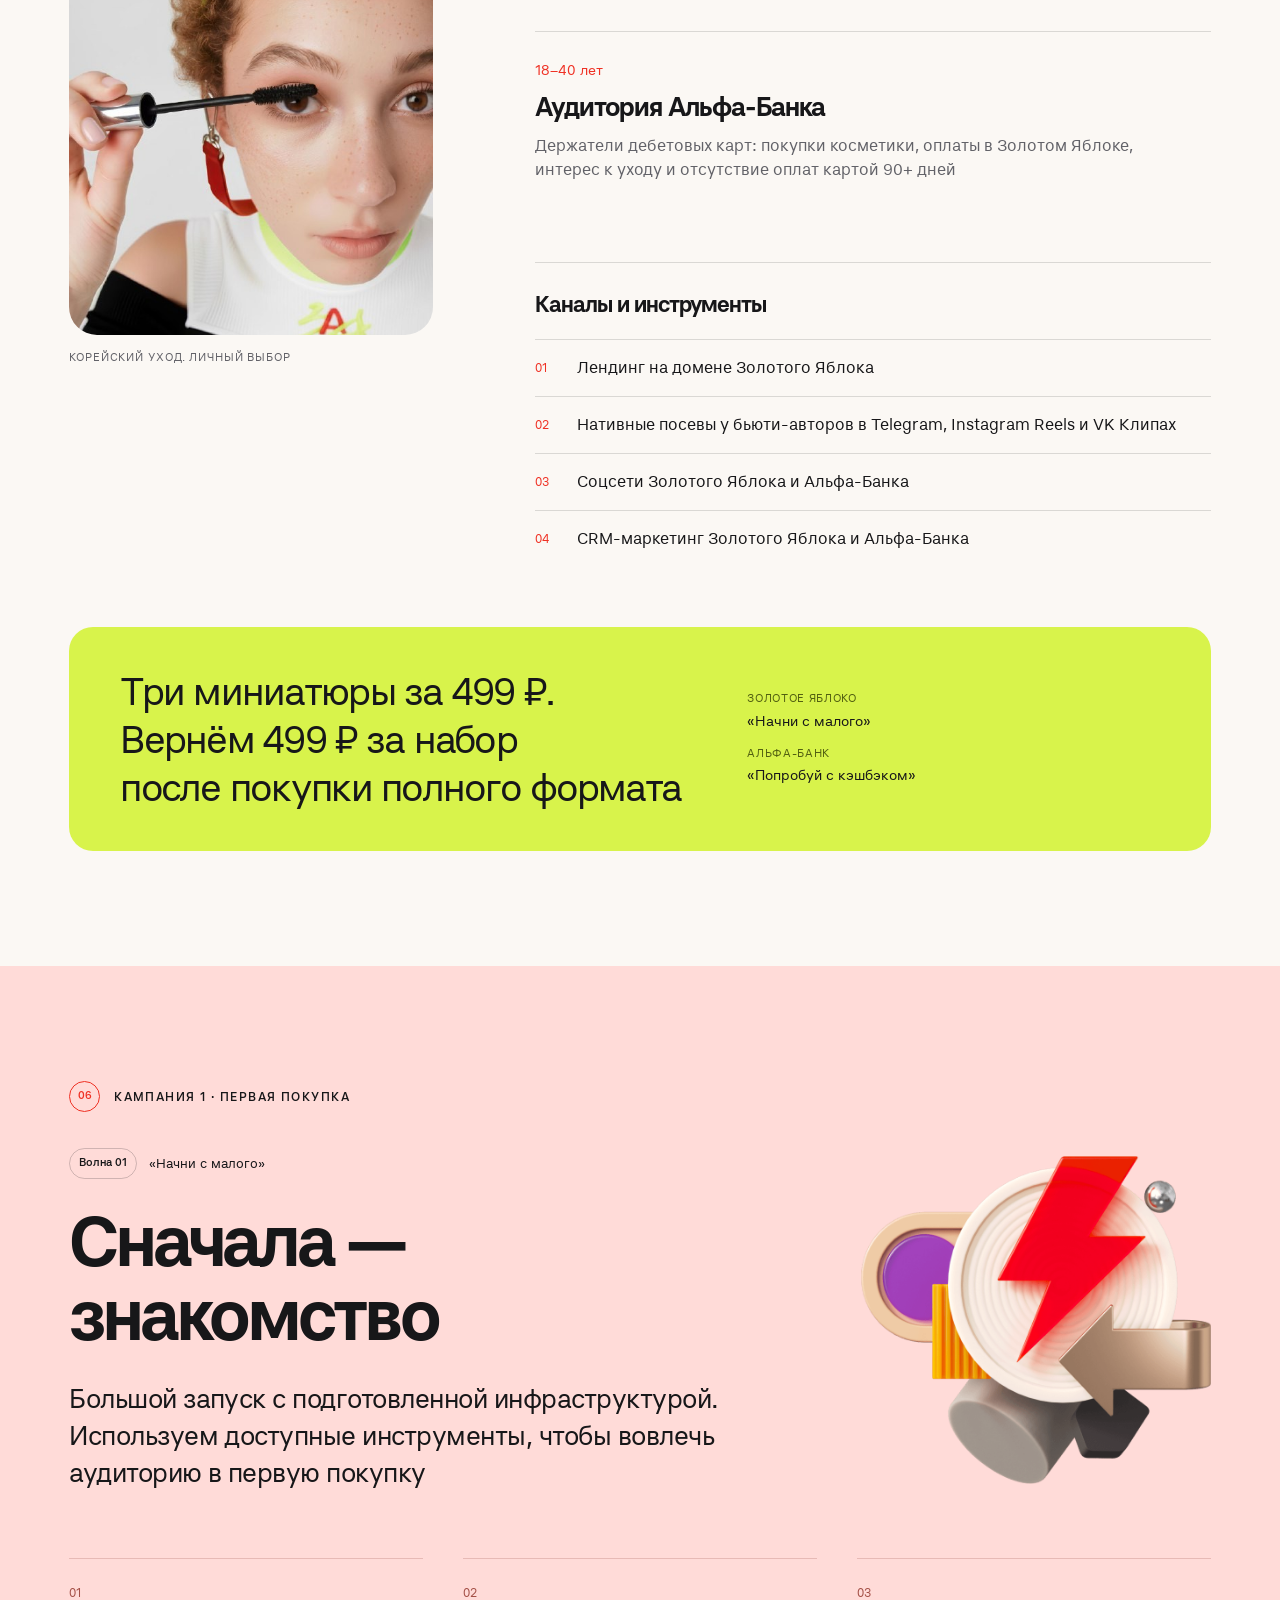
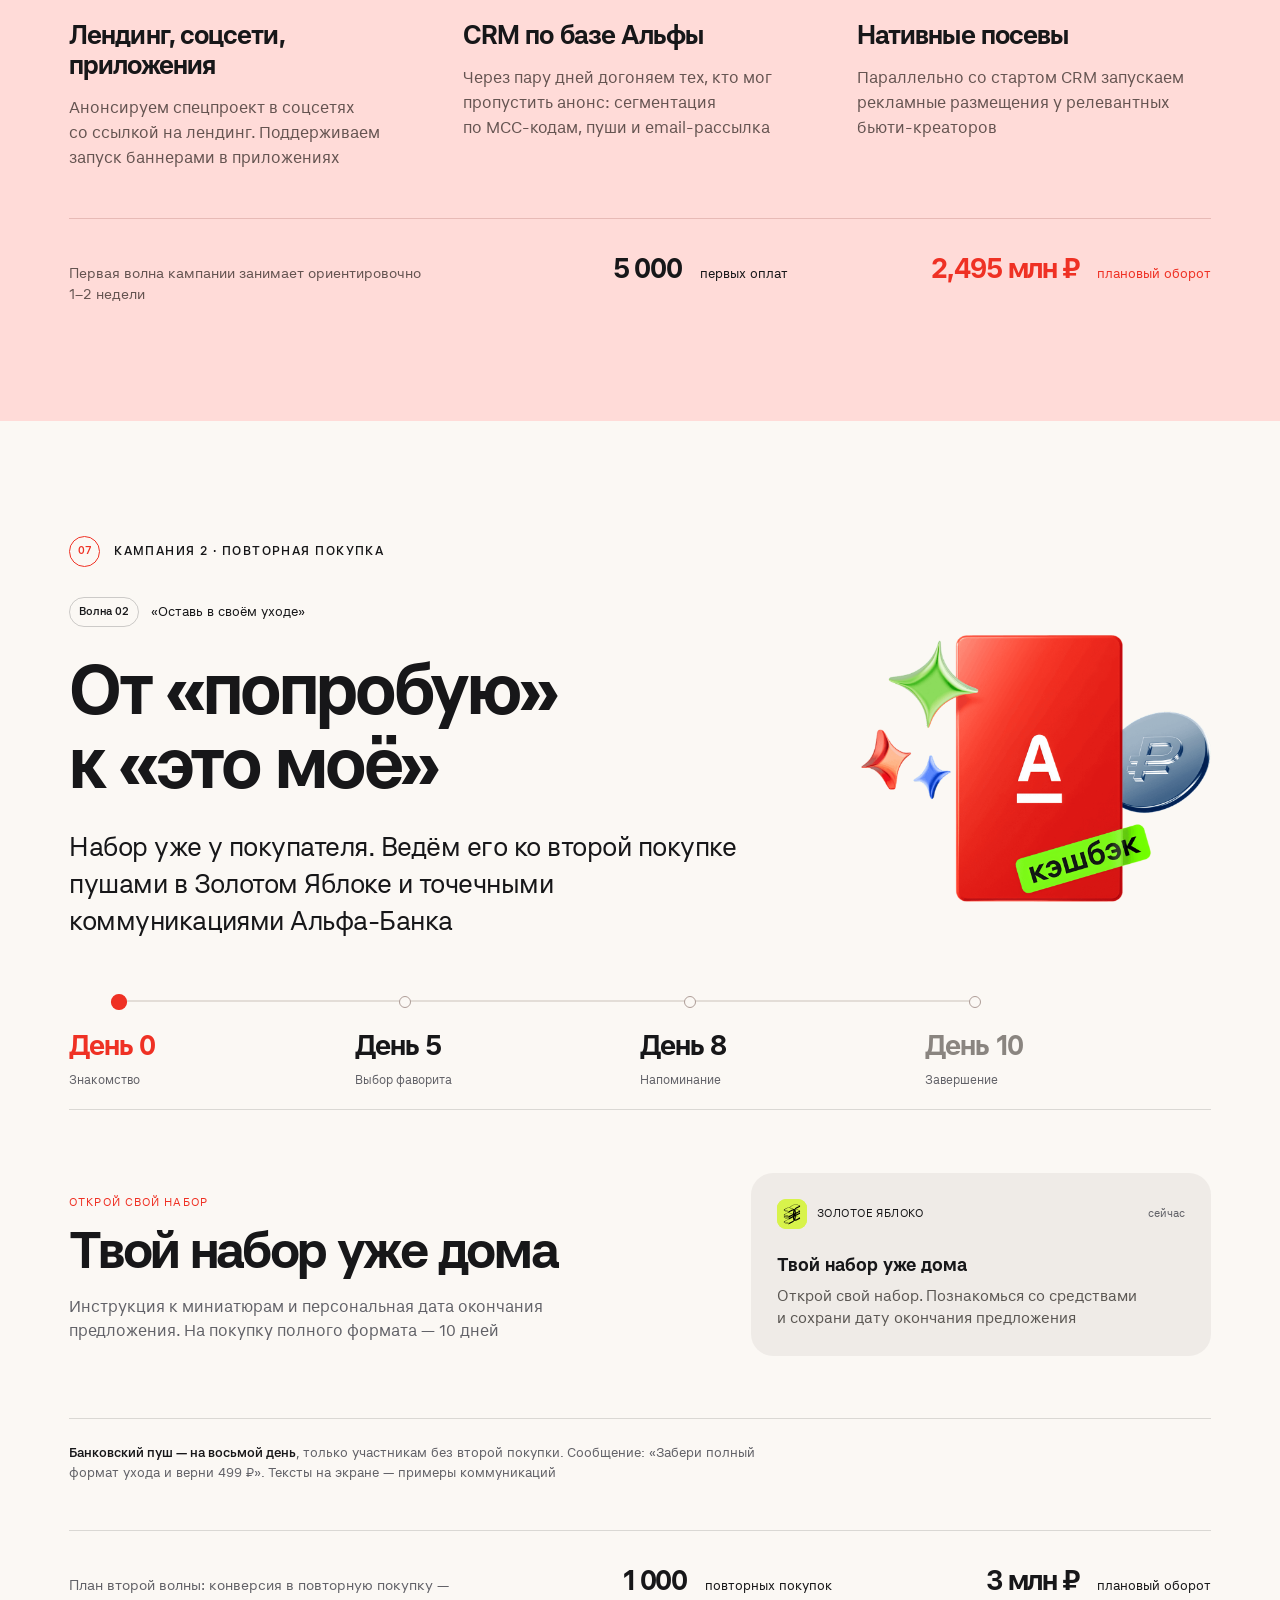
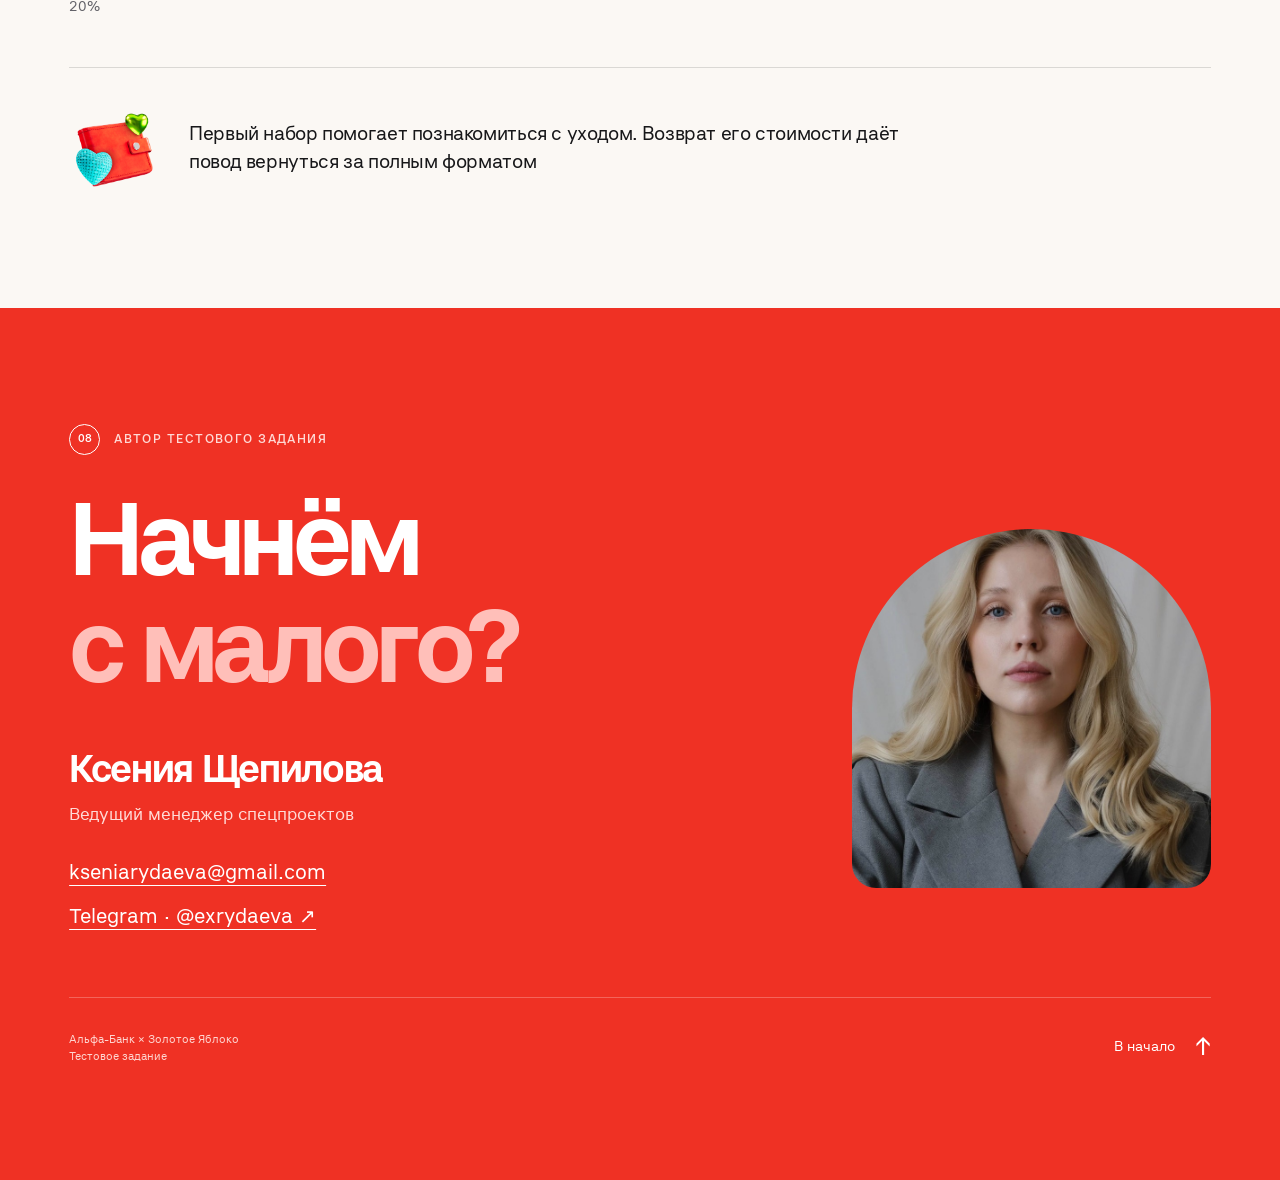
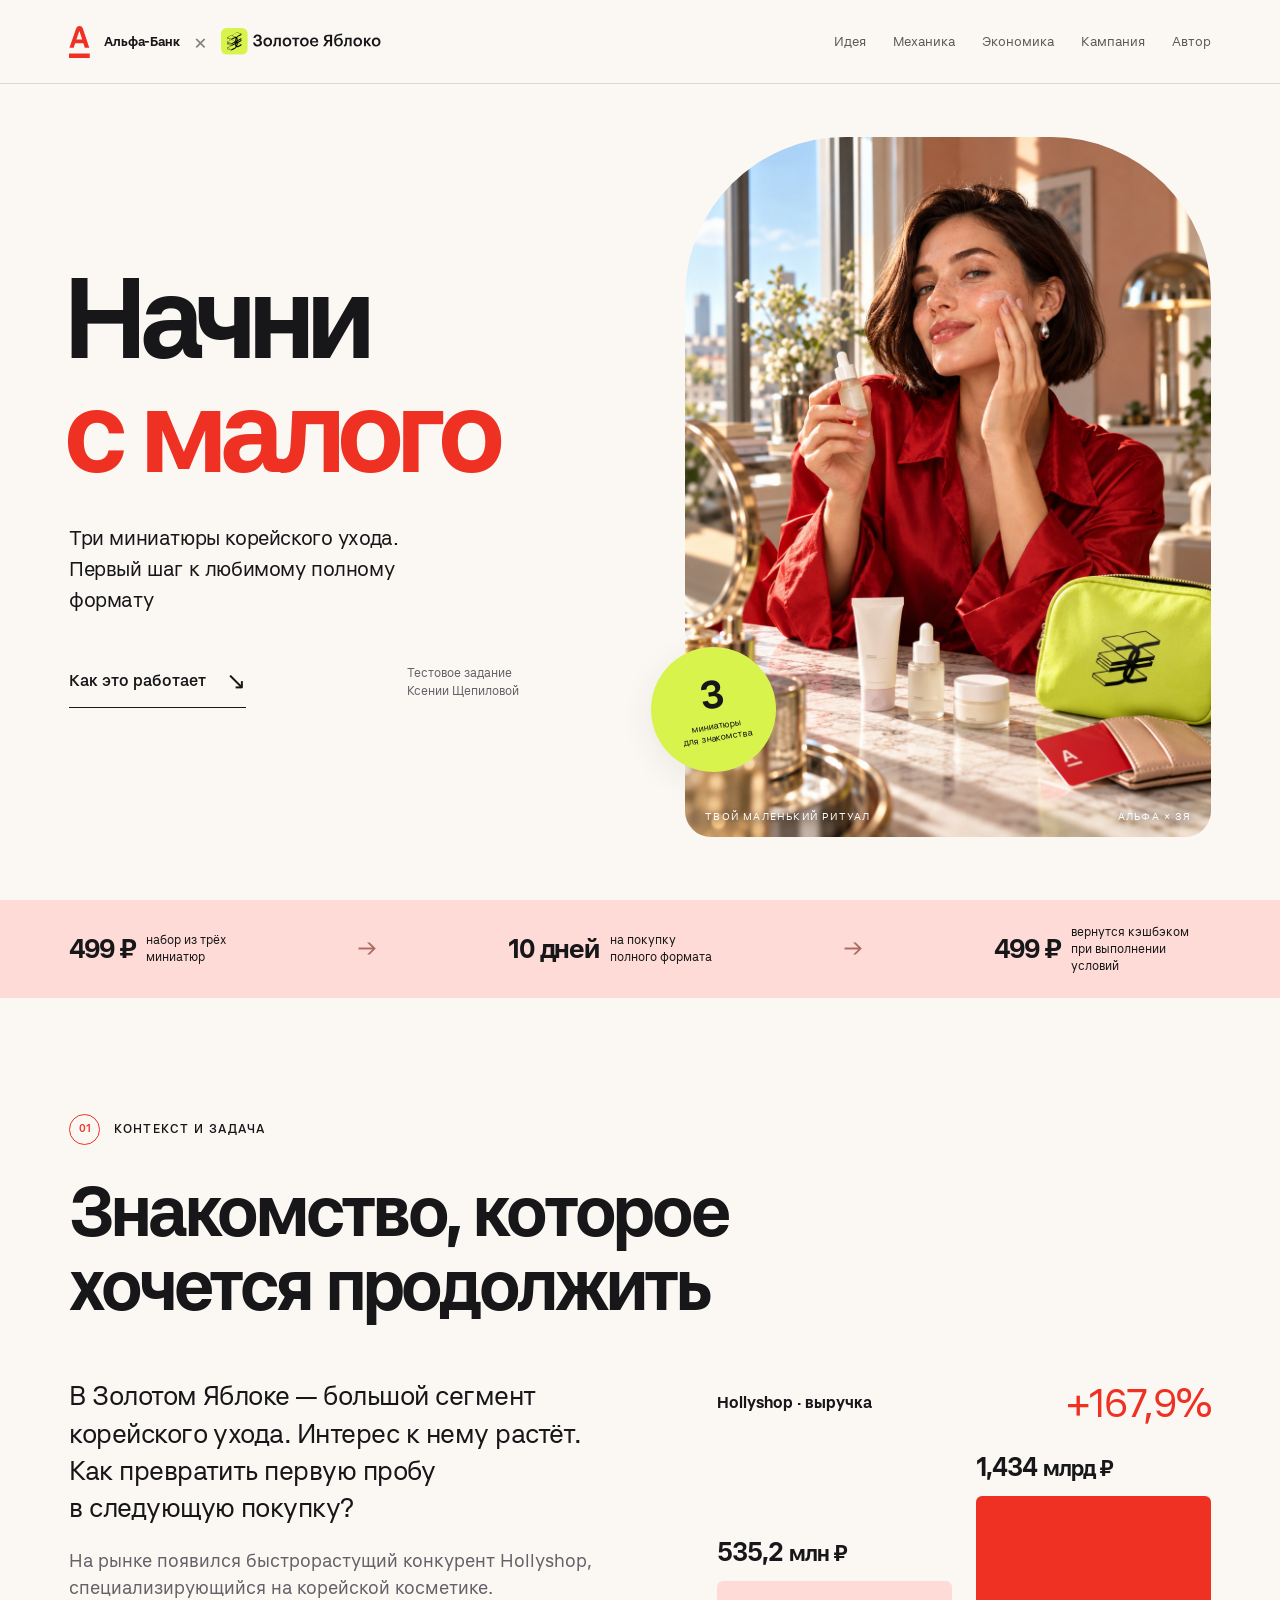
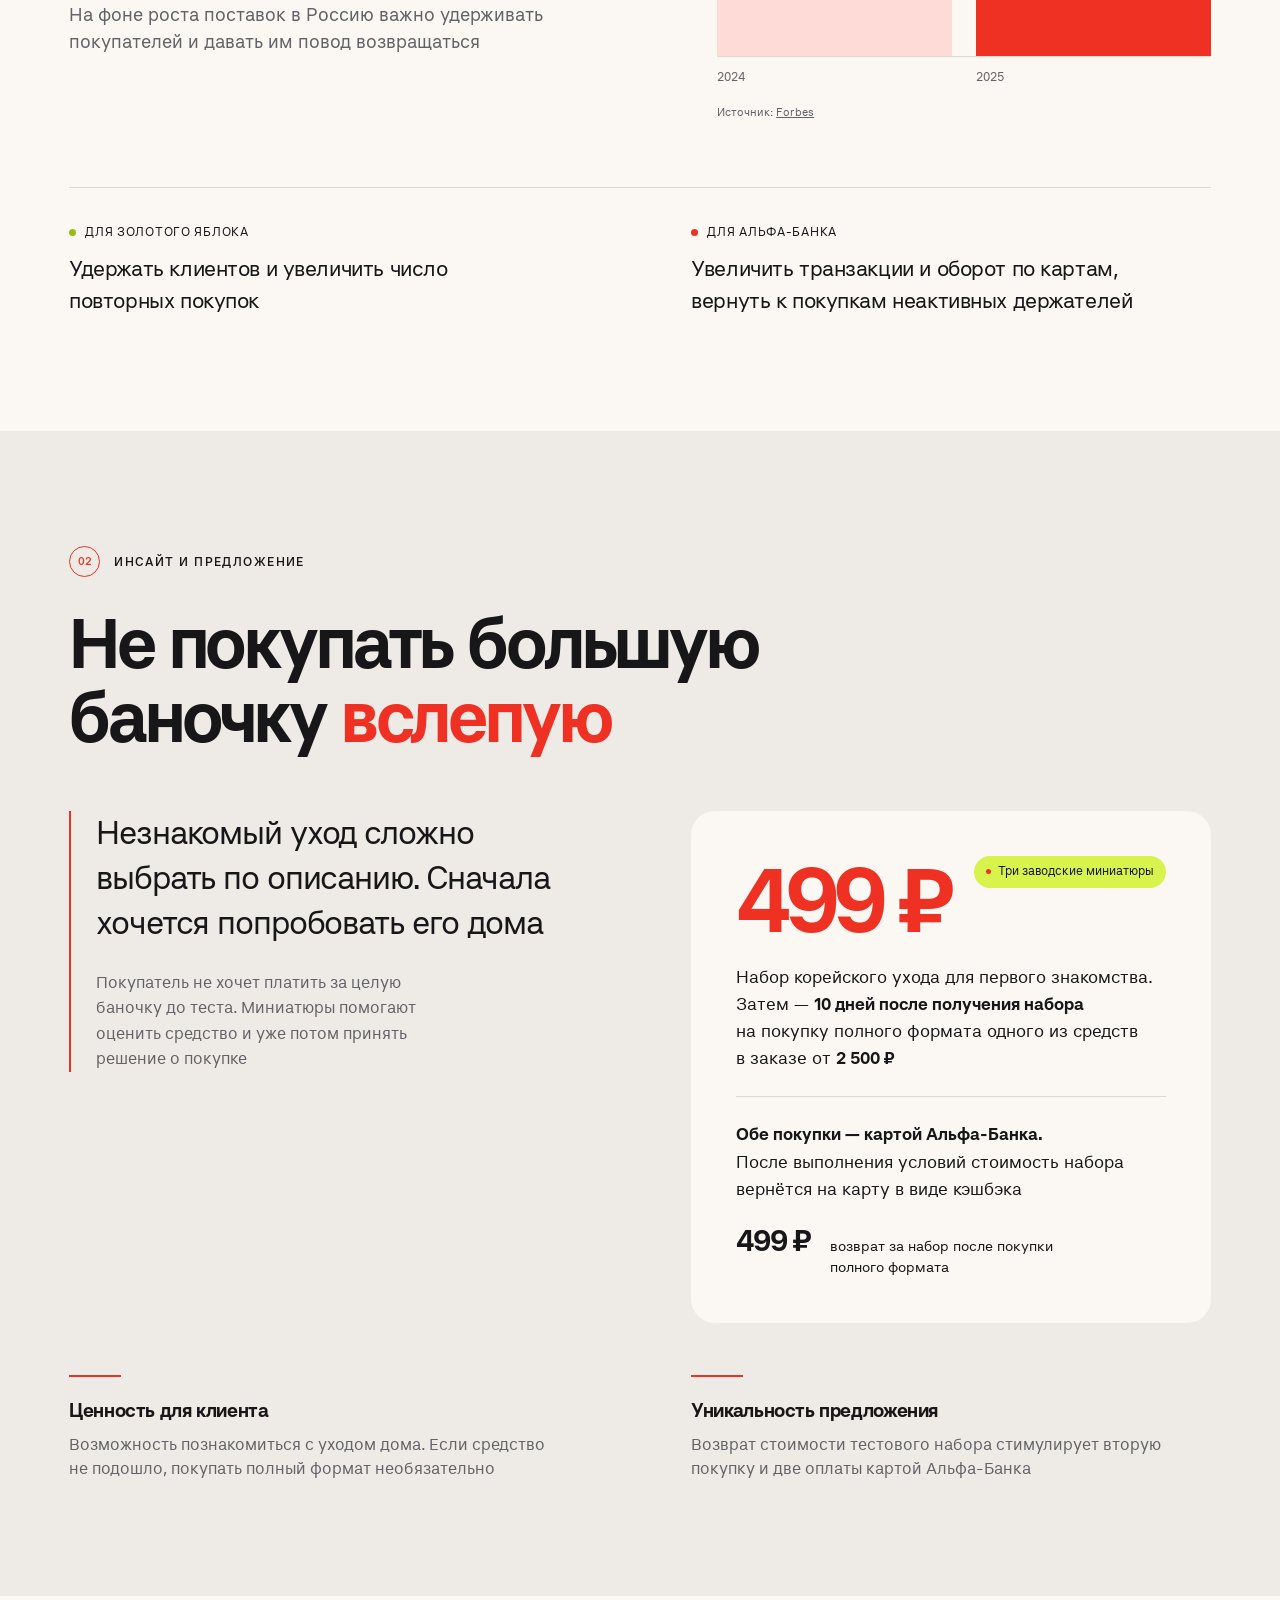
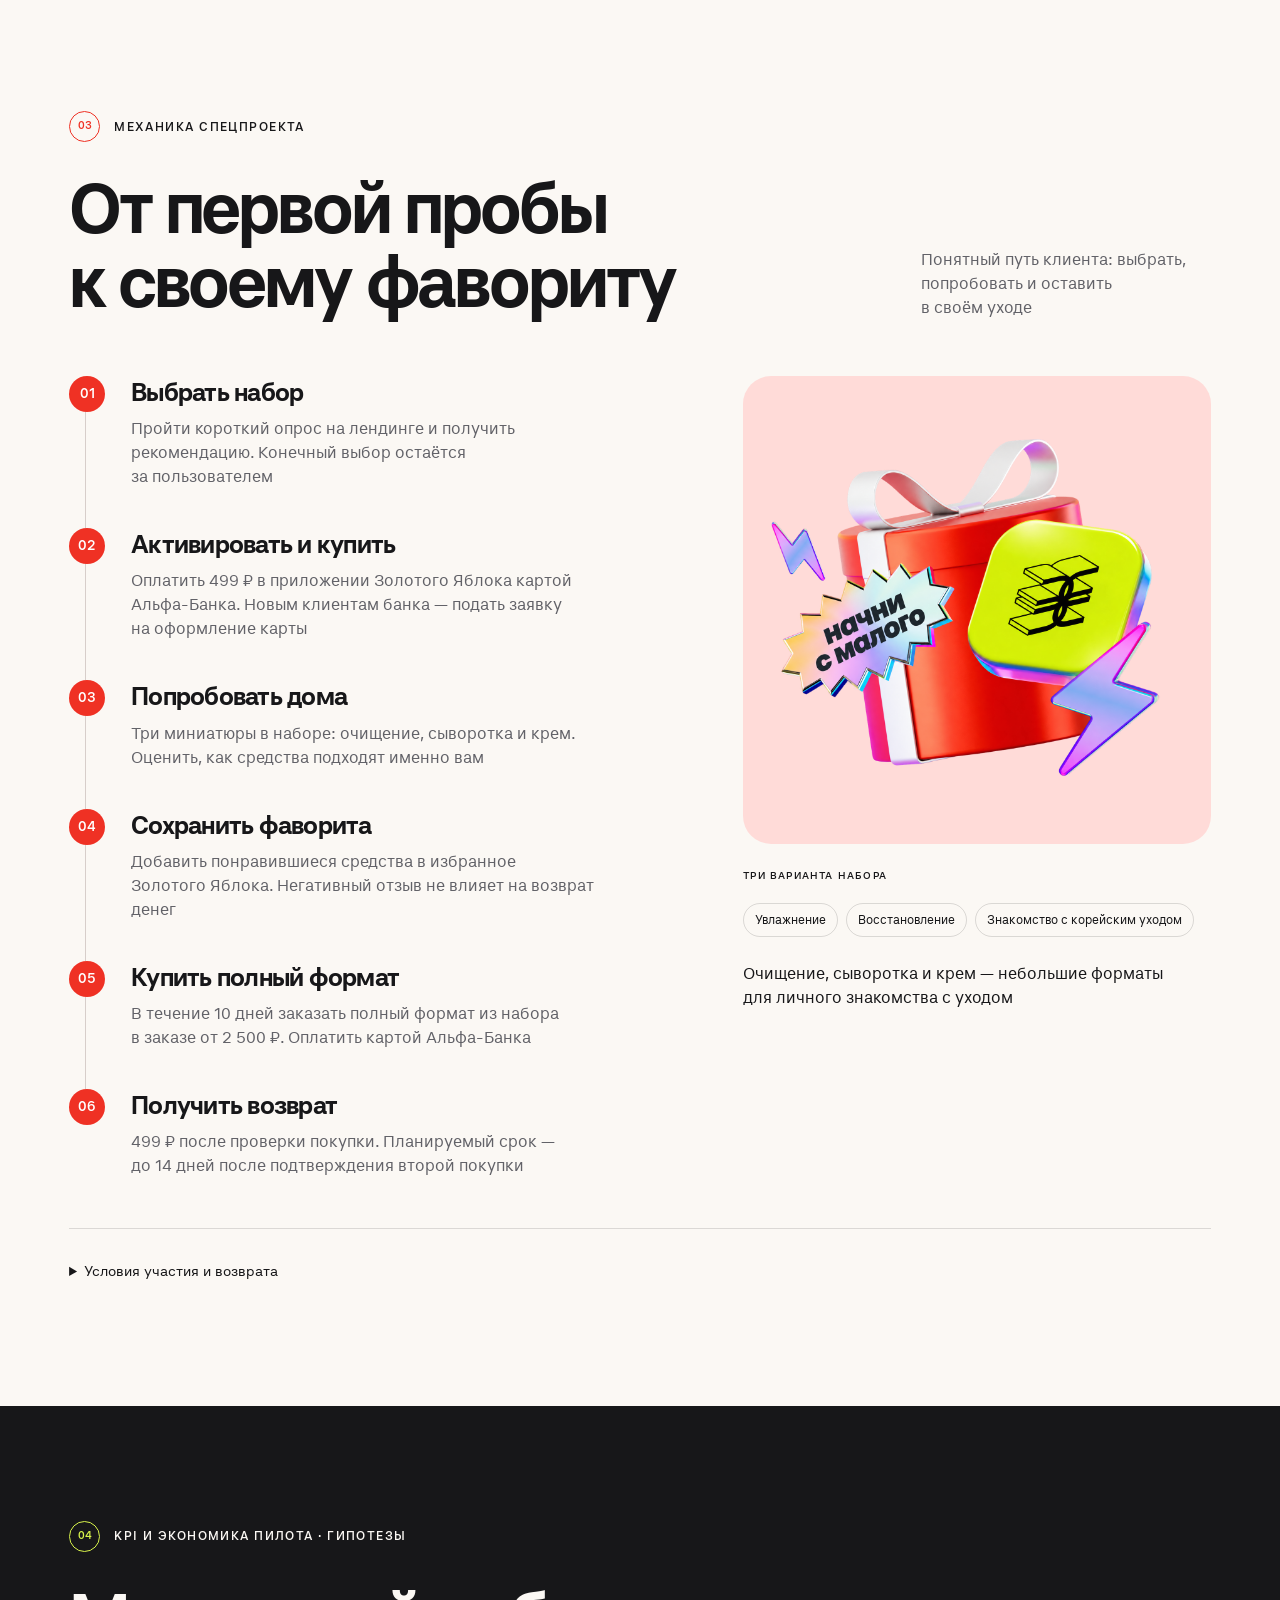
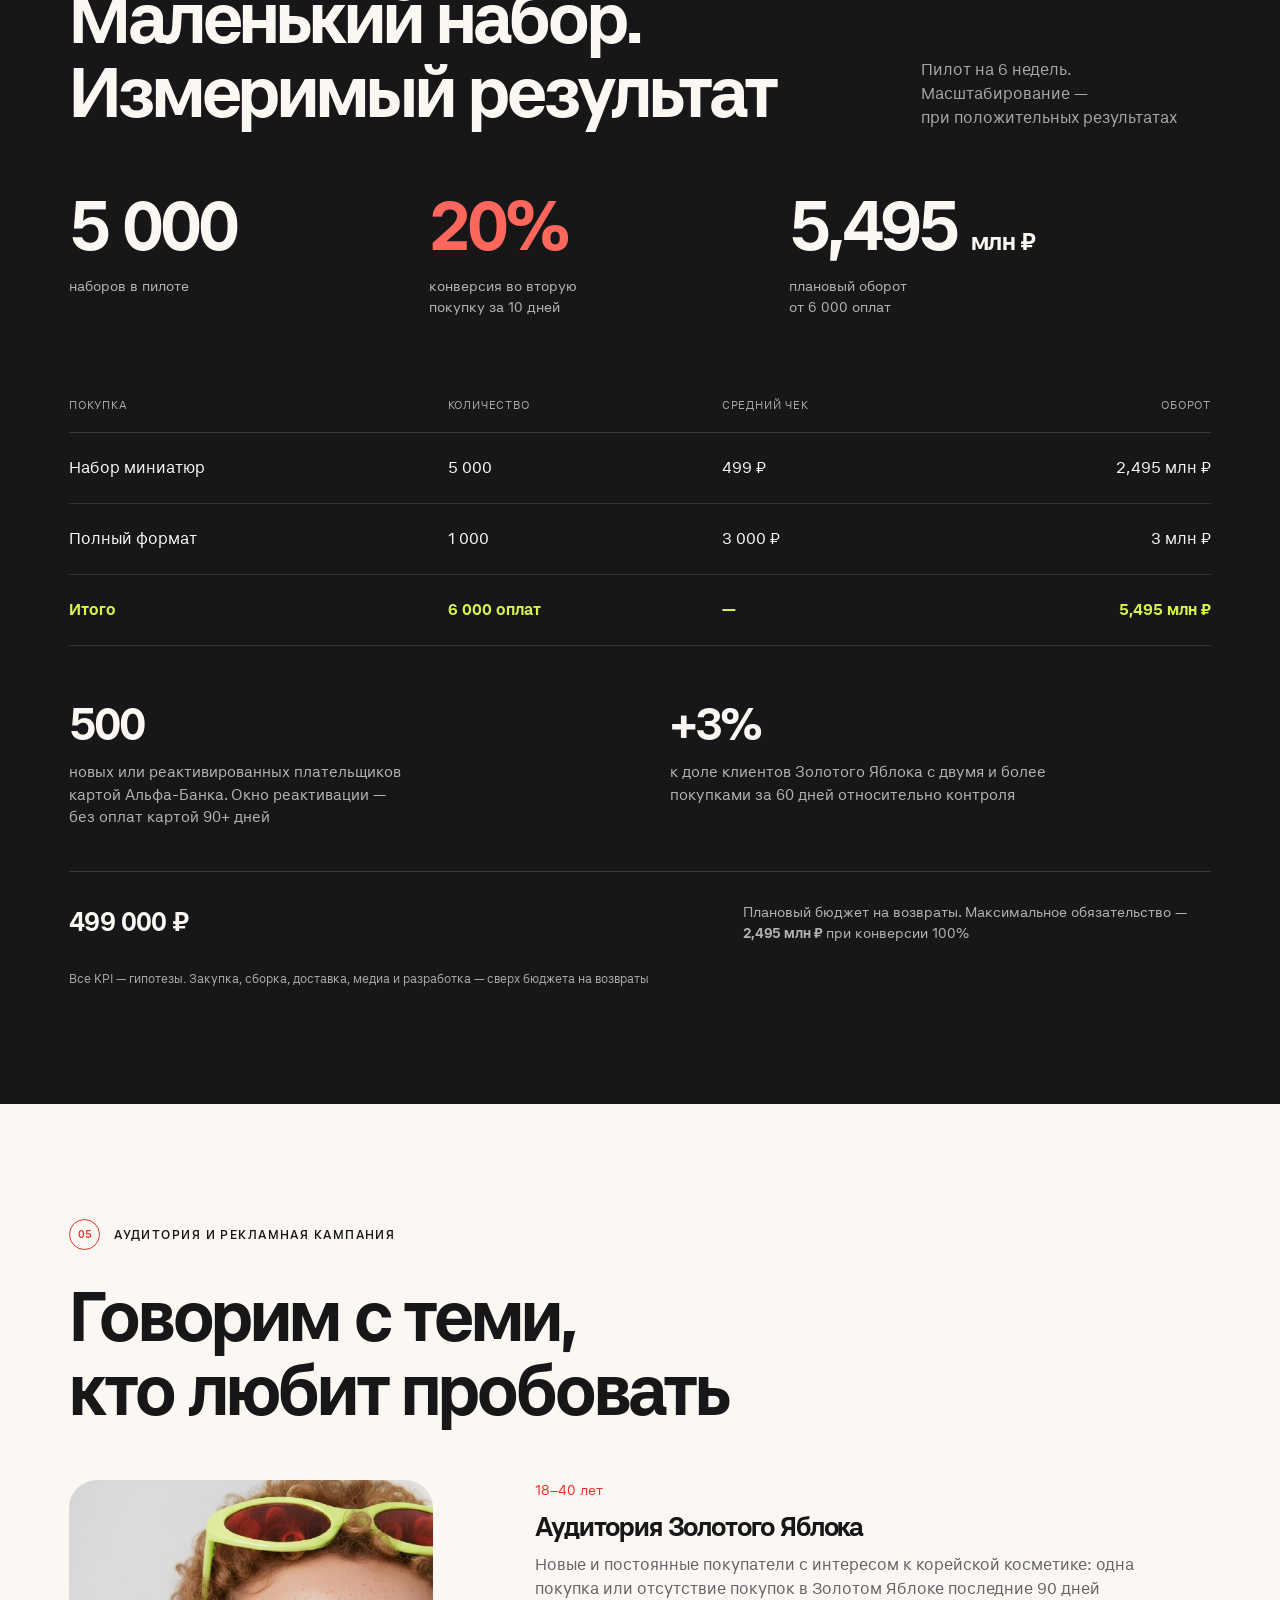
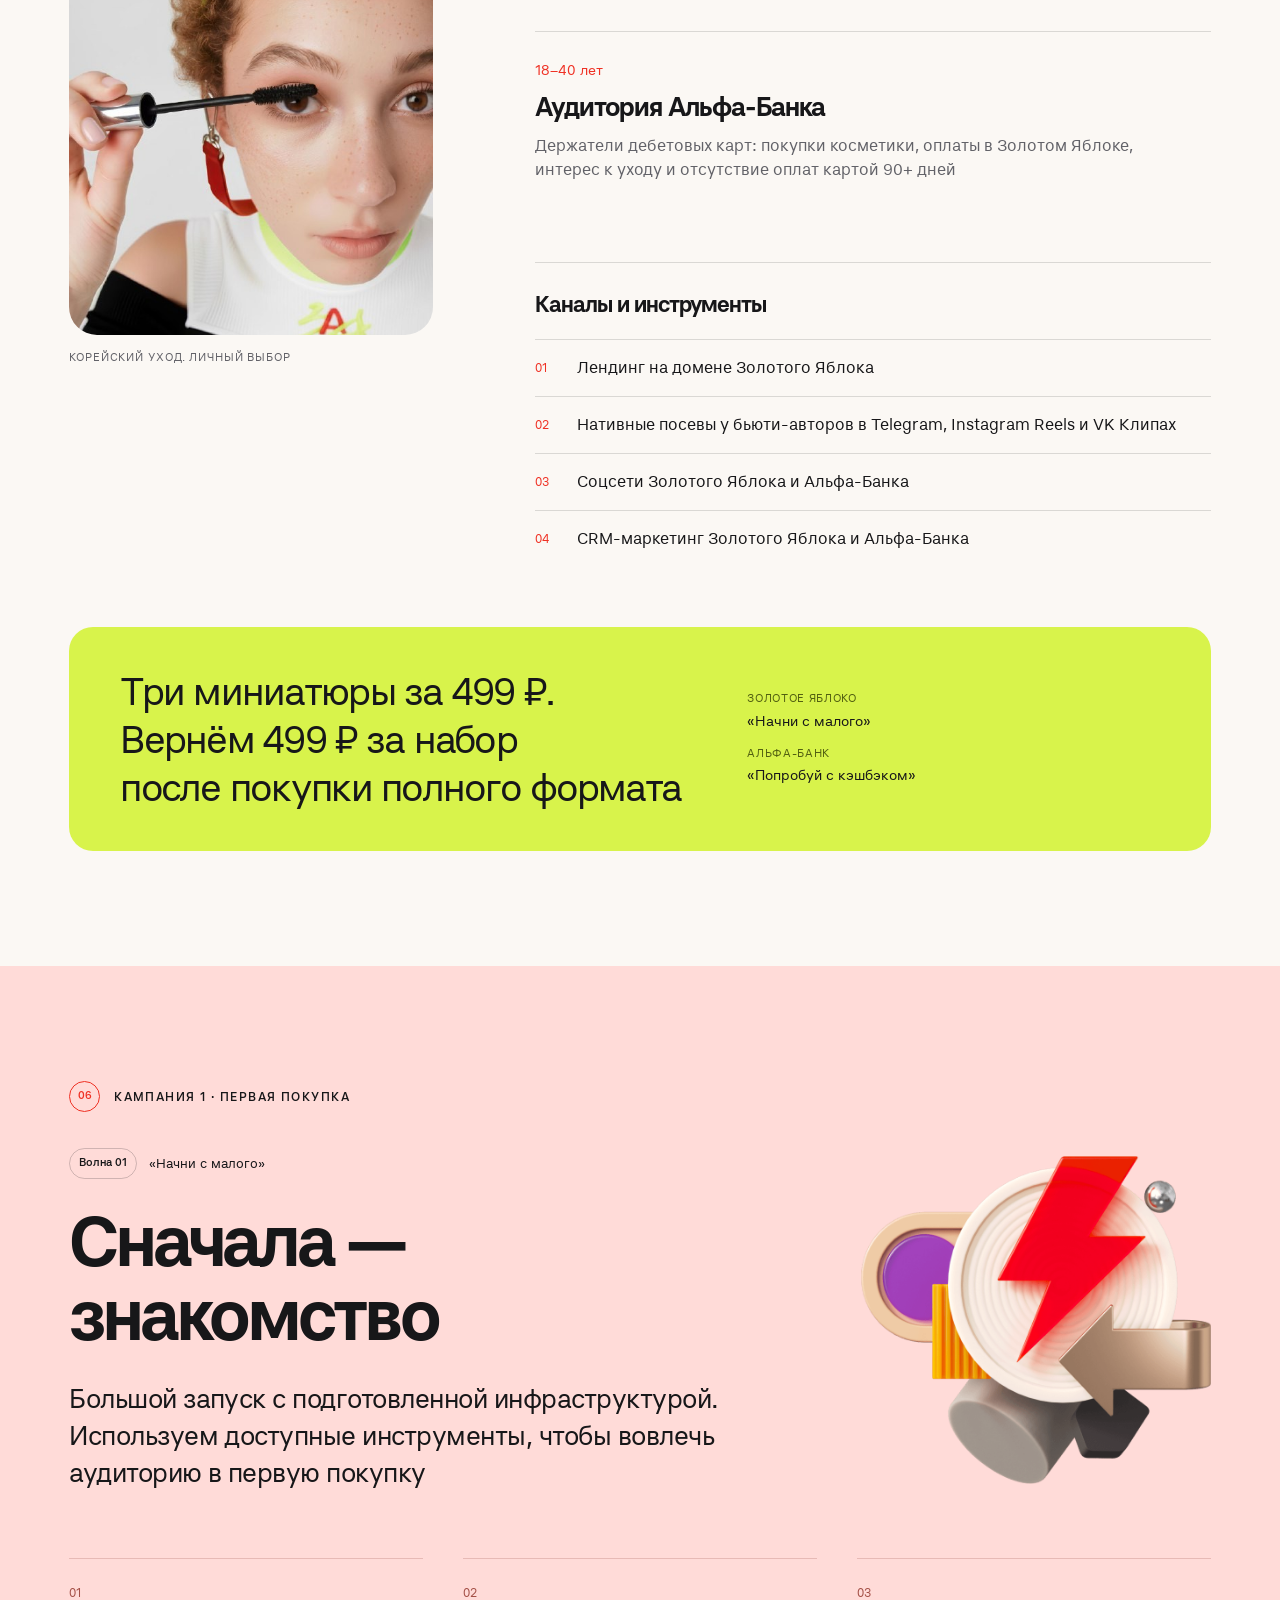
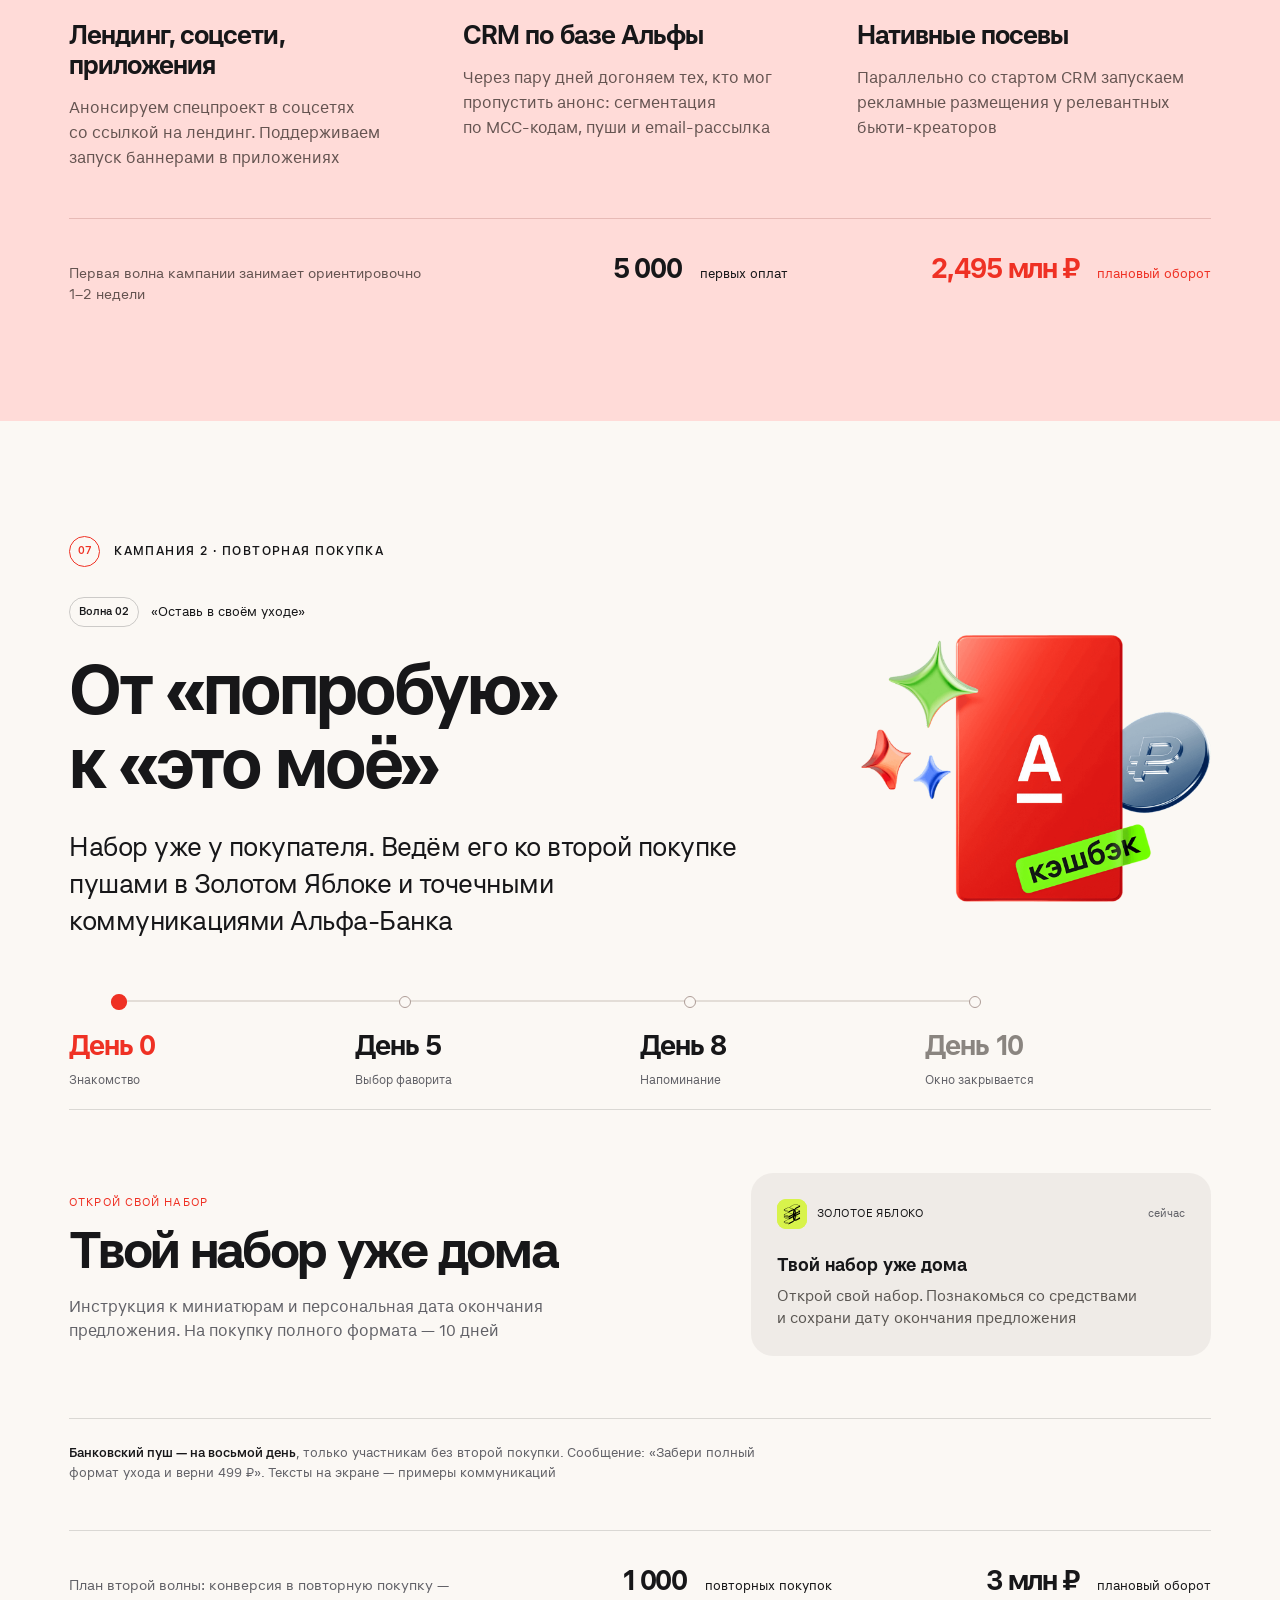
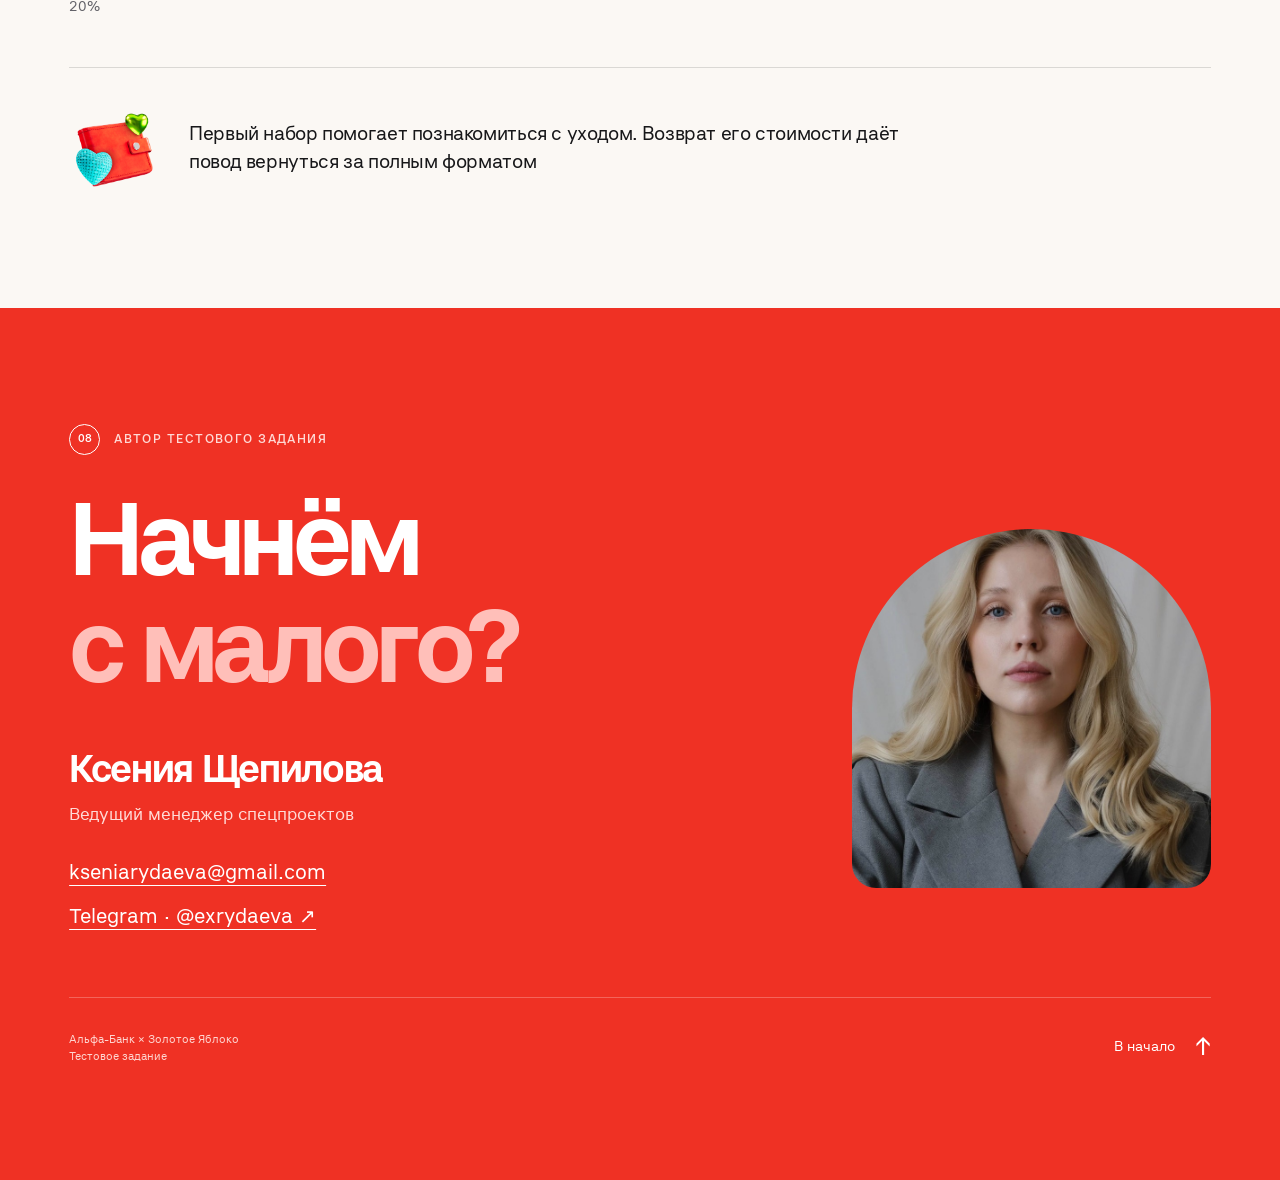
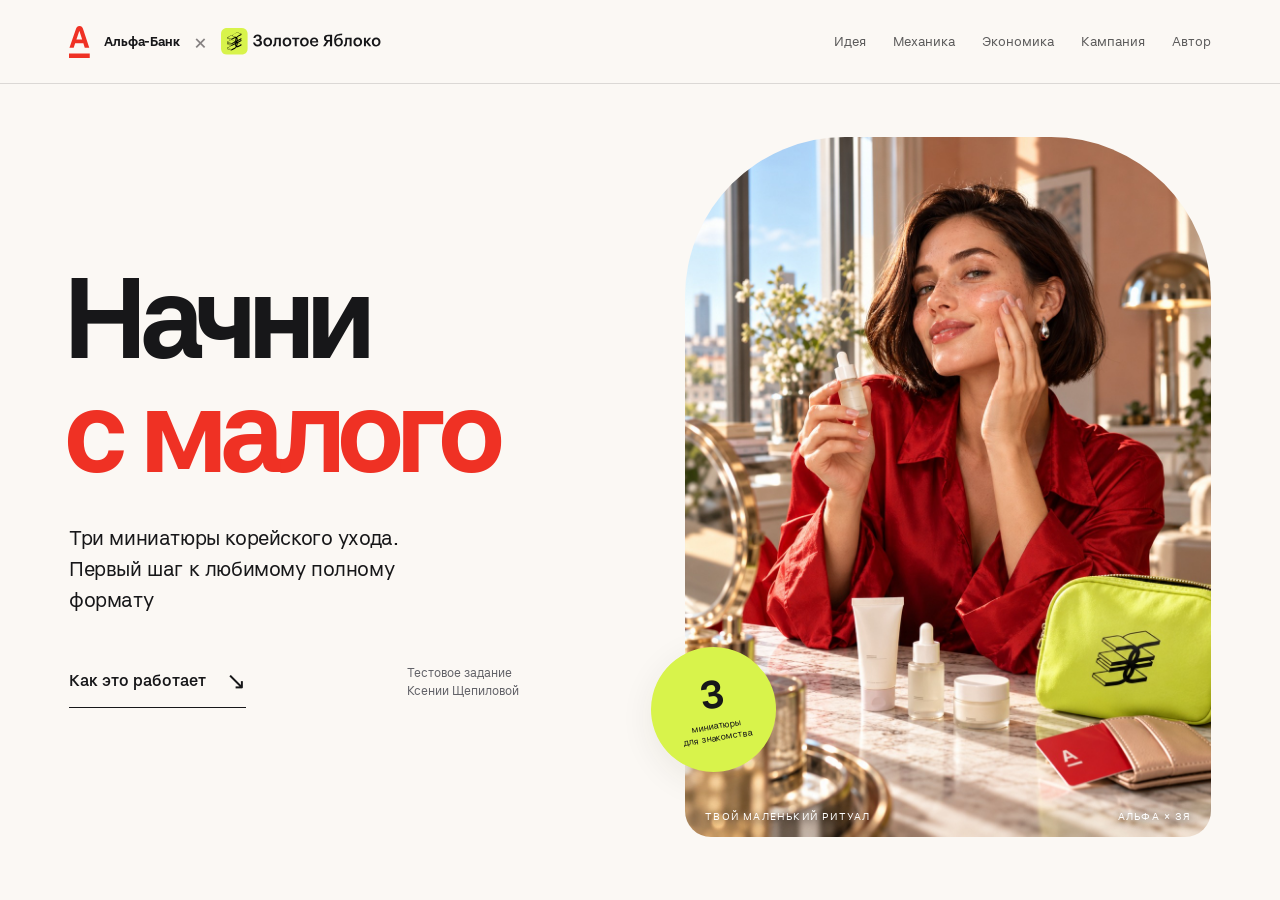
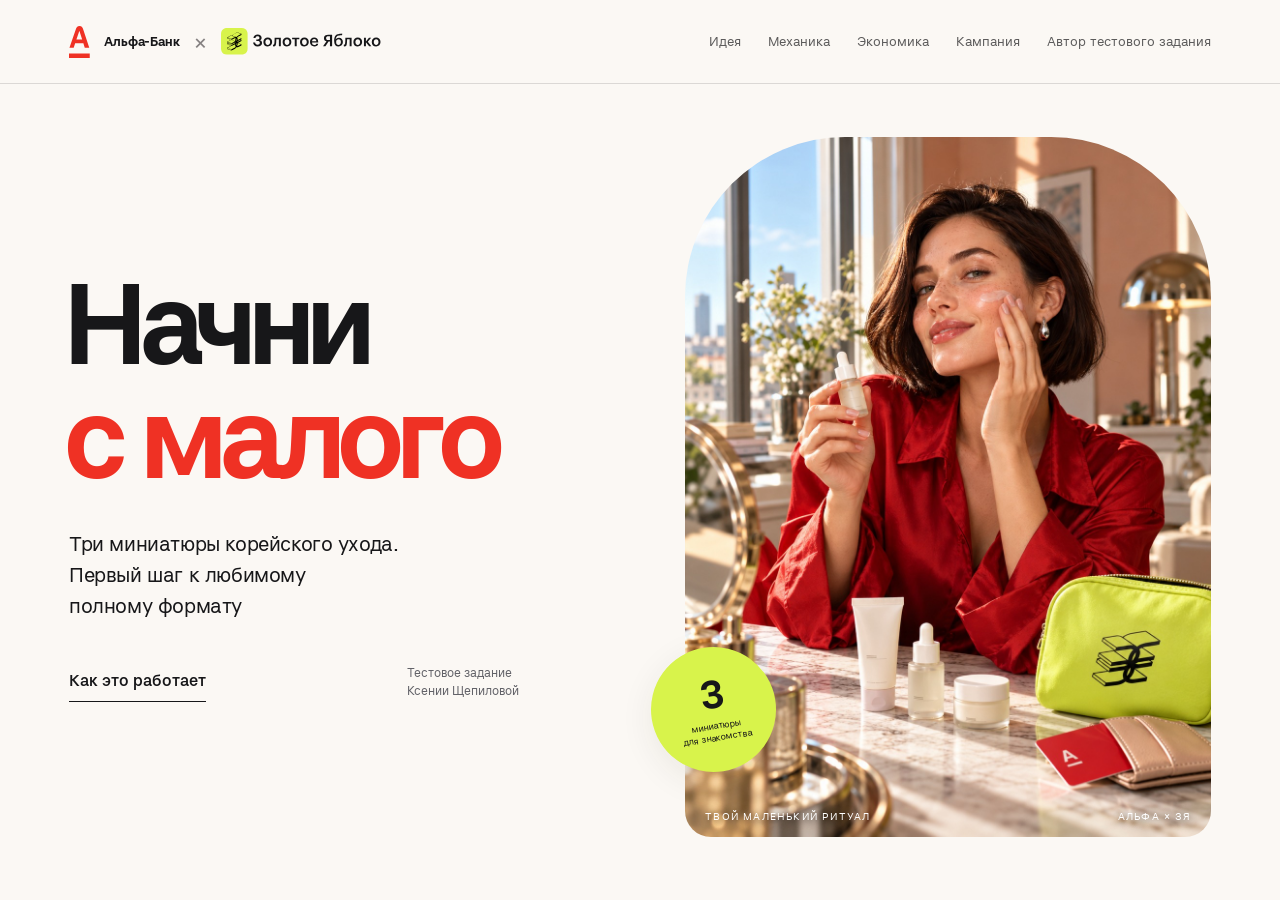
